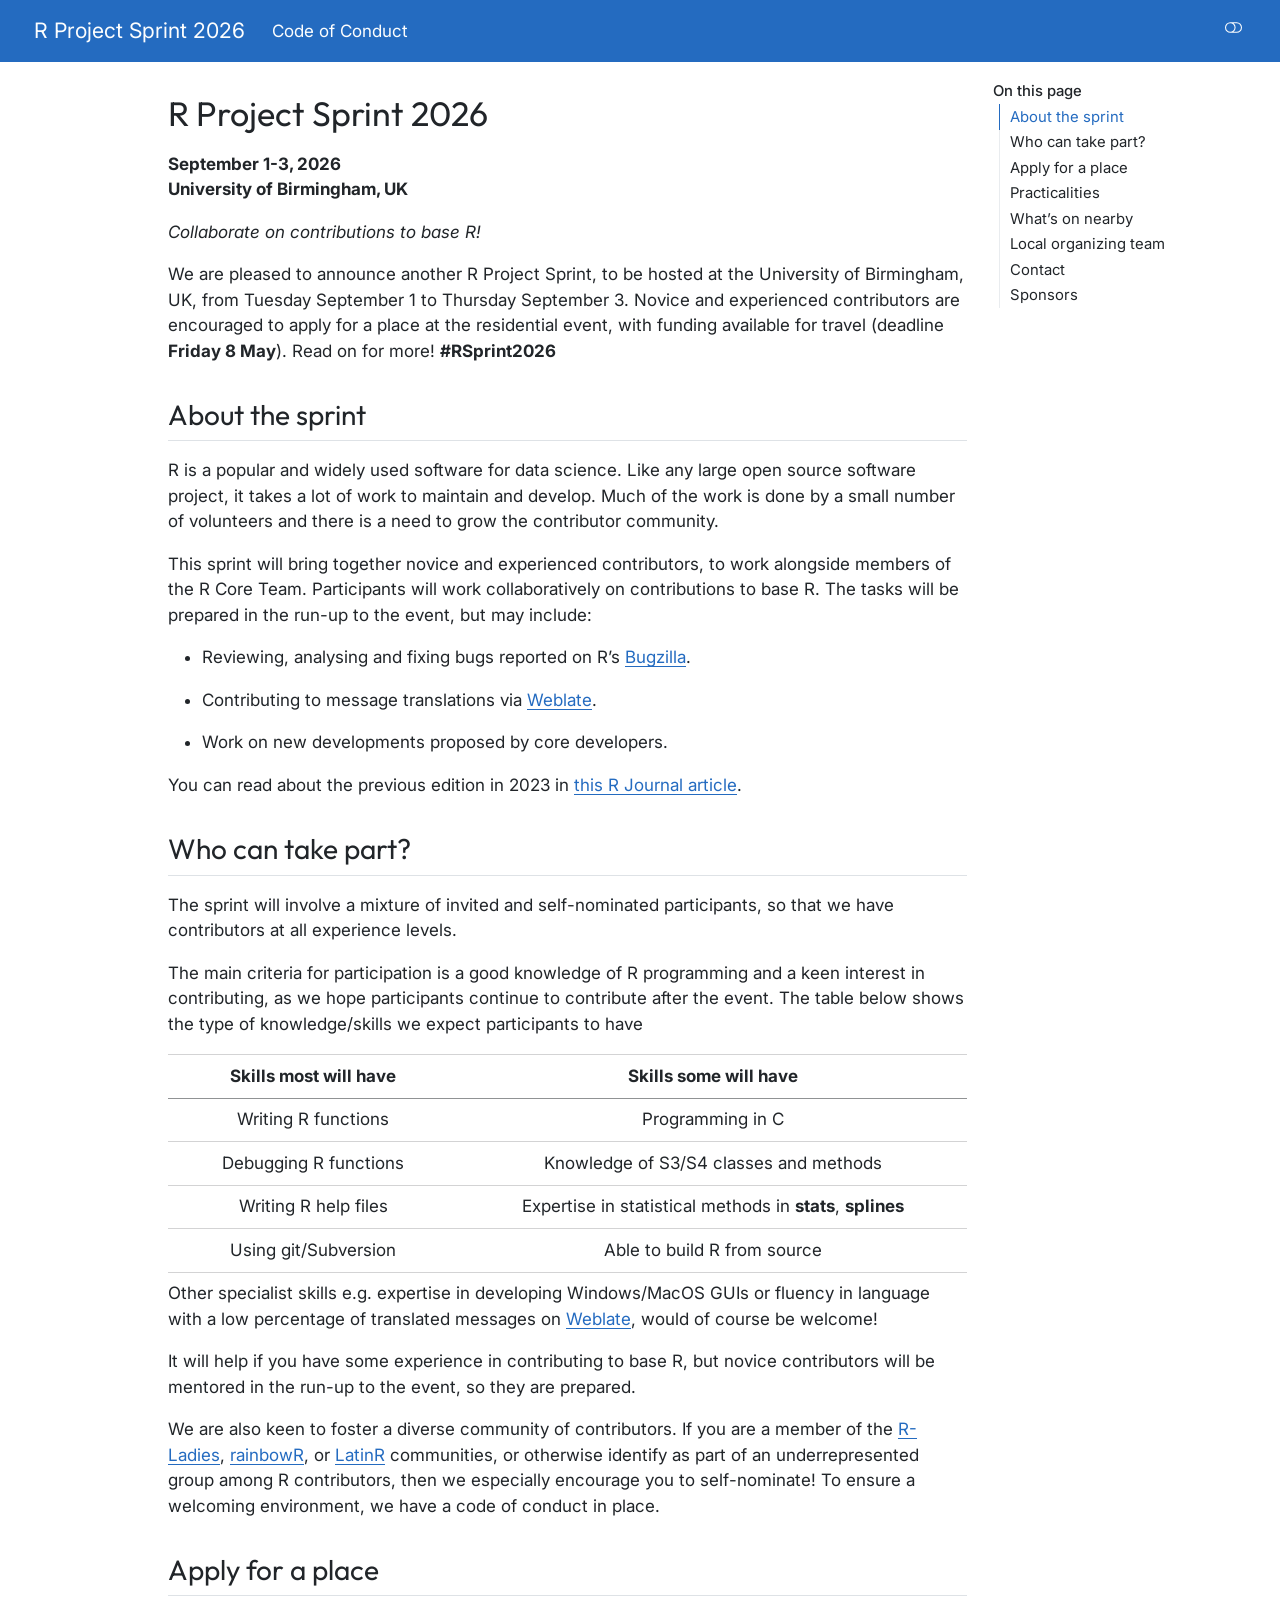
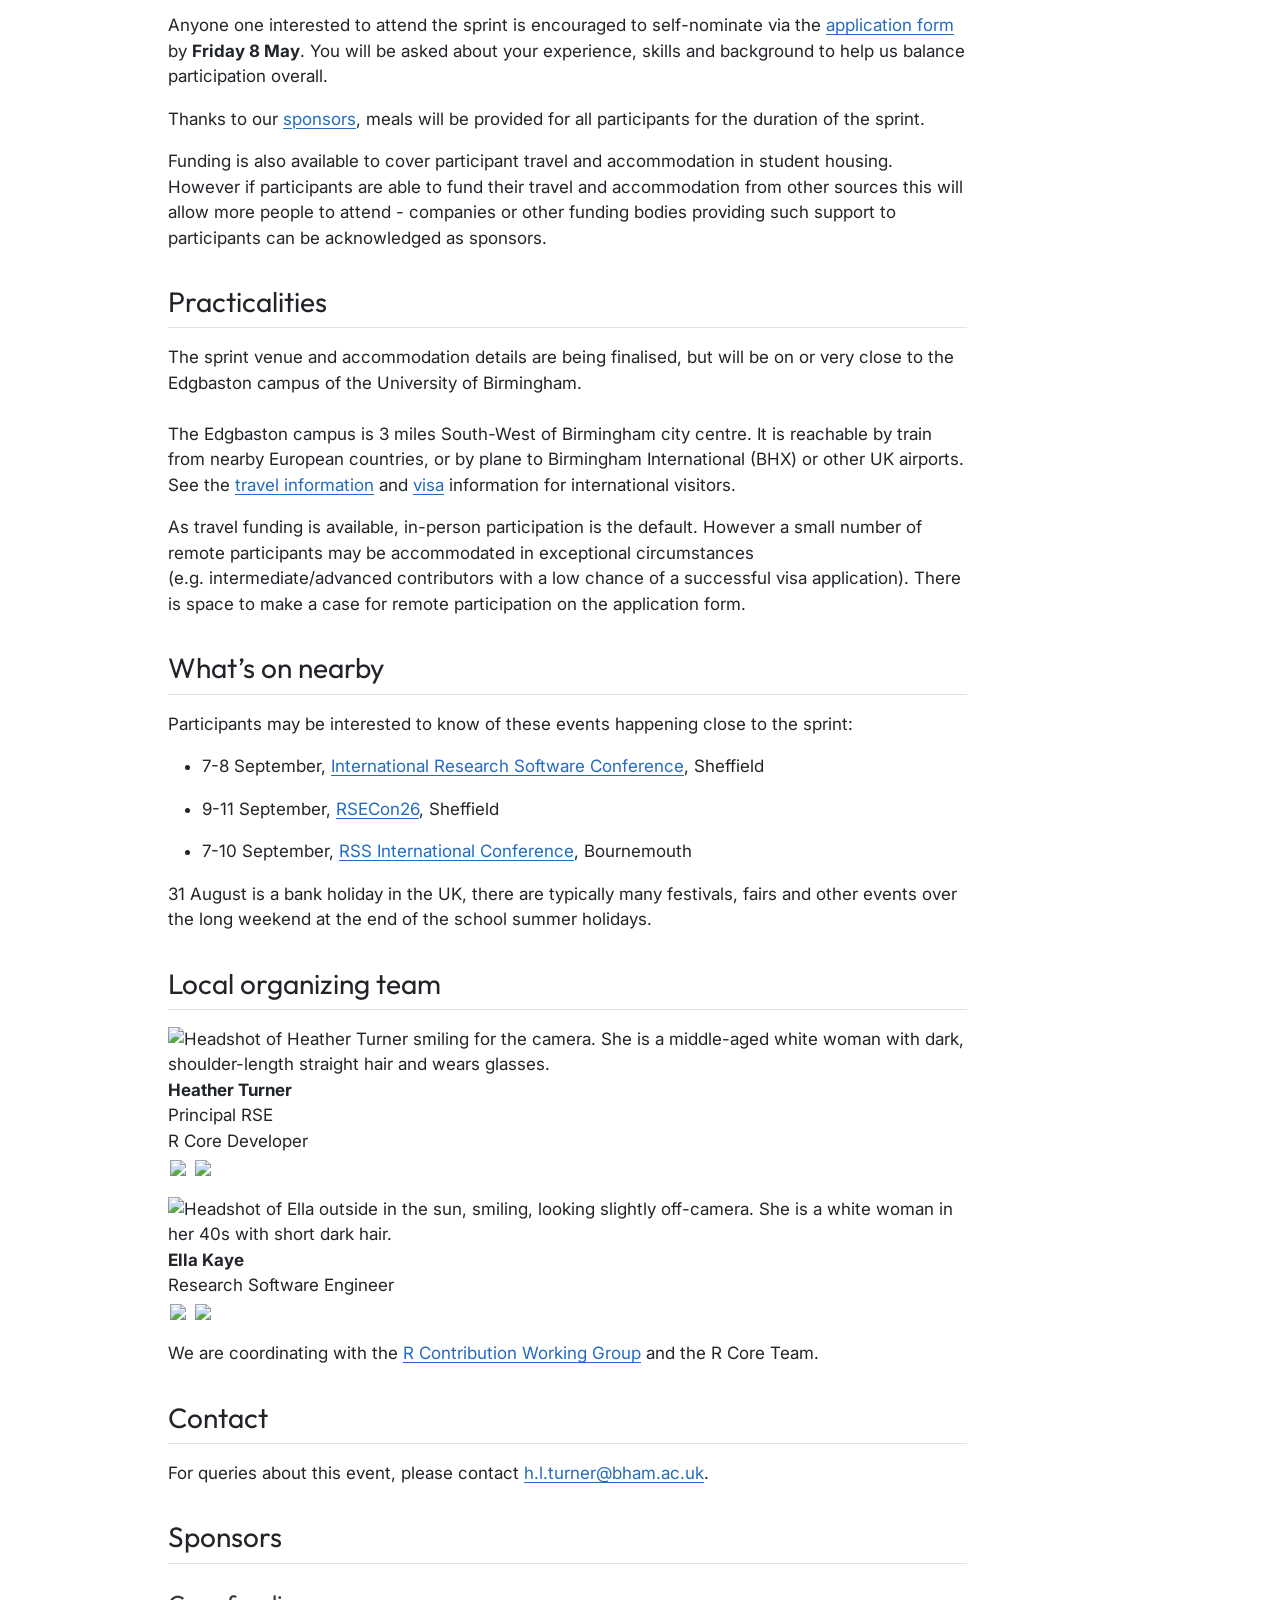
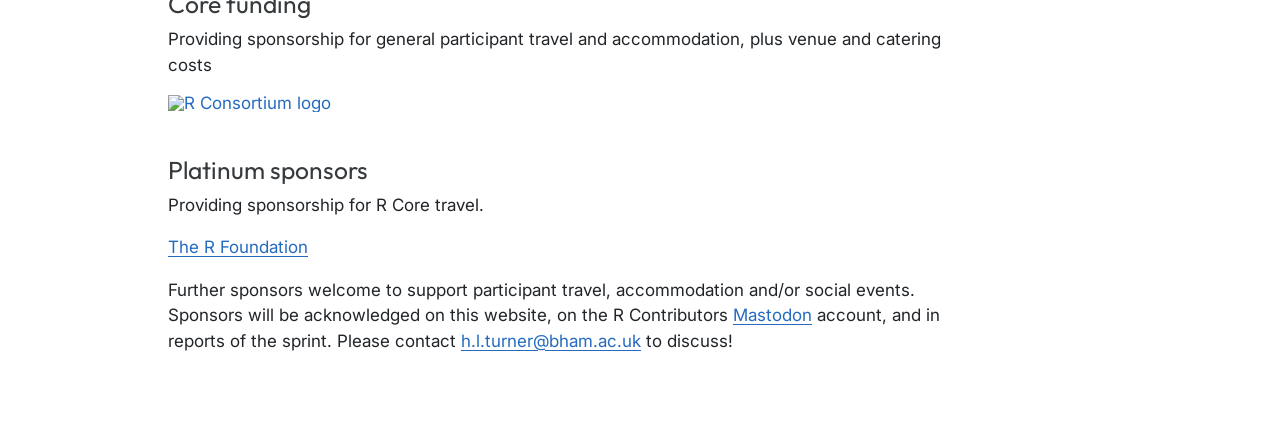
==== index.html @ 3389c26d "Built site for gh-pages" ====
<!DOCTYPE html>
<html xmlns="http://www.w3.org/1999/xhtml" lang="en" xml:lang="en"><head>

<meta charset="utf-8">
<meta name="generator" content="quarto-1.8.25">

<meta name="viewport" content="width=device-width, initial-scale=1.0, user-scalable=yes">


<title>R Project Sprint 2026</title>
<style>
code{white-space: pre-wrap;}
span.smallcaps{font-variant: small-caps;}
div.columns{display: flex; gap: min(4vw, 1.5em);}
div.column{flex: auto; overflow-x: auto;}
div.hanging-indent{margin-left: 1.5em; text-indent: -1.5em;}
ul.task-list{list-style: none;}
ul.task-list li input[type="checkbox"] {
  width: 0.8em;
  margin: 0 0.8em 0.2em -1em; /* quarto-specific, see https://github.com/quarto-dev/quarto-cli/issues/4556 */ 
  vertical-align: middle;
}
</style>


<script src="site_libs/quarto-nav/quarto-nav.js"></script>
<script src="site_libs/quarto-nav/headroom.min.js"></script>
<script src="site_libs/clipboard/clipboard.min.js"></script>
<script src="site_libs/quarto-search/autocomplete.umd.js"></script>
<script src="site_libs/quarto-search/fuse.min.js"></script>
<script src="site_libs/quarto-search/quarto-search.js"></script>
<meta name="quarto:offset" content="./">
<link href="./media/favicon.png" rel="icon" type="image/png">
<script src="site_libs/quarto-html/quarto.js" type="module"></script>
<script src="site_libs/quarto-html/tabsets/tabsets.js" type="module"></script>
<script src="site_libs/quarto-html/axe/axe-check.js" type="module"></script>
<script src="site_libs/quarto-html/popper.min.js"></script>
<script src="site_libs/quarto-html/tippy.umd.min.js"></script>
<script src="site_libs/quarto-html/anchor.min.js"></script>
<link href="site_libs/quarto-html/tippy.css" rel="stylesheet">
<link href="site_libs/quarto-html/quarto-syntax-highlighting-6e75d9d8b80f1c355a4def58e650fd53.css" rel="stylesheet" class="quarto-color-scheme" id="quarto-text-highlighting-styles">
<link href="site_libs/quarto-html/quarto-syntax-highlighting-dark-f1d7f47981bf769b32bd58e18dfba989.css" rel="stylesheet" class="quarto-color-scheme quarto-color-alternate" id="quarto-text-highlighting-styles">
<link href="site_libs/quarto-html/quarto-syntax-highlighting-6e75d9d8b80f1c355a4def58e650fd53.css" rel="stylesheet" class="quarto-color-scheme-extra" id="quarto-text-highlighting-styles">
<script src="site_libs/bootstrap/bootstrap.min.js"></script>
<link href="site_libs/bootstrap/bootstrap-icons.css" rel="stylesheet">
<link href="site_libs/bootstrap/bootstrap-2db46f232ddc10813504e08da54ccadf.min.css" rel="stylesheet" append-hash="true" class="quarto-color-scheme" id="quarto-bootstrap" data-mode="light">
<link href="site_libs/bootstrap/bootstrap-dark-273c9d943a684721f7772c1b39869faa.min.css" rel="stylesheet" append-hash="true" class="quarto-color-scheme quarto-color-alternate" id="quarto-bootstrap" data-mode="dark">
<link href="site_libs/bootstrap/bootstrap-2db46f232ddc10813504e08da54ccadf.min.css" rel="stylesheet" append-hash="true" class="quarto-color-scheme-extra" id="quarto-bootstrap" data-mode="light">
<script id="quarto-search-options" type="application/json">{
  "location": "navbar",
  "copy-button": false,
  "collapse-after": 3,
  "panel-placement": "end",
  "type": "overlay",
  "limit": 50,
  "keyboard-shortcut": [
    "f",
    "/",
    "s"
  ],
  "show-item-context": false,
  "language": {
    "search-no-results-text": "No results",
    "search-matching-documents-text": "matching documents",
    "search-copy-link-title": "Copy link to search",
    "search-hide-matches-text": "Hide additional matches",
    "search-more-match-text": "more match in this document",
    "search-more-matches-text": "more matches in this document",
    "search-clear-button-title": "Clear",
    "search-text-placeholder": "",
    "search-detached-cancel-button-title": "Cancel",
    "search-submit-button-title": "Submit",
    "search-label": "Search"
  }
}</script>


<link rel="stylesheet" href="styles.css">
</head>

<body class="nav-fixed quarto-light"><script id="quarto-html-before-body" type="application/javascript">
    const toggleBodyColorMode = (bsSheetEl) => {
      const mode = bsSheetEl.getAttribute("data-mode");
      const bodyEl = window.document.querySelector("body");
      if (mode === "dark") {
        bodyEl.classList.add("quarto-dark");
        bodyEl.classList.remove("quarto-light");
      } else {
        bodyEl.classList.add("quarto-light");
        bodyEl.classList.remove("quarto-dark");
      }
    }
    const toggleBodyColorPrimary = () => {
      const bsSheetEl = window.document.querySelector("link#quarto-bootstrap:not([rel=disabled-stylesheet])");
      if (bsSheetEl) {
        toggleBodyColorMode(bsSheetEl);
      }
    }
    const setColorSchemeToggle = (alternate) => {
      const toggles = window.document.querySelectorAll('.quarto-color-scheme-toggle');
      for (let i=0; i < toggles.length; i++) {
        const toggle = toggles[i];
        if (toggle) {
          if (alternate) {
            toggle.classList.add("alternate");
          } else {
            toggle.classList.remove("alternate");
          }
        }
      }
    };
    const toggleColorMode = (alternate) => {
      // Switch the stylesheets
      const primaryStylesheets = window.document.querySelectorAll('link.quarto-color-scheme:not(.quarto-color-alternate)');
      const alternateStylesheets = window.document.querySelectorAll('link.quarto-color-scheme.quarto-color-alternate');
      manageTransitions('#quarto-margin-sidebar .nav-link', false);
      if (alternate) {
        // note: dark is layered on light, we don't disable primary!
        enableStylesheet(alternateStylesheets);
        for (const sheetNode of alternateStylesheets) {
          if (sheetNode.id === "quarto-bootstrap") {
            toggleBodyColorMode(sheetNode);
          }
        }
      } else {
        disableStylesheet(alternateStylesheets);
        enableStylesheet(primaryStylesheets)
        toggleBodyColorPrimary();
      }
      manageTransitions('#quarto-margin-sidebar .nav-link', true);
      // Switch the toggles
      setColorSchemeToggle(alternate)
      // Hack to workaround the fact that safari doesn't
      // properly recolor the scrollbar when toggling (#1455)
      if (navigator.userAgent.indexOf('Safari') > 0 && navigator.userAgent.indexOf('Chrome') == -1) {
        manageTransitions("body", false);
        window.scrollTo(0, 1);
        setTimeout(() => {
          window.scrollTo(0, 0);
          manageTransitions("body", true);
        }, 40);
      }
    }
    const disableStylesheet = (stylesheets) => {
      for (let i=0; i < stylesheets.length; i++) {
        const stylesheet = stylesheets[i];
        stylesheet.rel = 'disabled-stylesheet';
      }
    }
    const enableStylesheet = (stylesheets) => {
      for (let i=0; i < stylesheets.length; i++) {
        const stylesheet = stylesheets[i];
        if(stylesheet.rel !== 'stylesheet') { // for Chrome, which will still FOUC without this check
          stylesheet.rel = 'stylesheet';
        }
      }
    }
    const manageTransitions = (selector, allowTransitions) => {
      const els = window.document.querySelectorAll(selector);
      for (let i=0; i < els.length; i++) {
        const el = els[i];
        if (allowTransitions) {
          el.classList.remove('notransition');
        } else {
          el.classList.add('notransition');
        }
      }
    }
    const isFileUrl = () => {
      return window.location.protocol === 'file:';
    }
    const hasAlternateSentinel = () => {
      let styleSentinel = getColorSchemeSentinel();
      if (styleSentinel !== null) {
        return styleSentinel === "alternate";
      } else {
        return false;
      }
    }
    const setStyleSentinel = (alternate) => {
      const value = alternate ? "alternate" : "default";
      if (!isFileUrl()) {
        window.localStorage.setItem("quarto-color-scheme", value);
      } else {
        localAlternateSentinel = value;
      }
    }
    const getColorSchemeSentinel = () => {
      if (!isFileUrl()) {
        const storageValue = window.localStorage.getItem("quarto-color-scheme");
        return storageValue != null ? storageValue : localAlternateSentinel;
      } else {
        return localAlternateSentinel;
      }
    }
    const toggleGiscusIfUsed = (isAlternate, darkModeDefault) => {
      const baseTheme = document.querySelector('#giscus-base-theme')?.value ?? 'light';
      const alternateTheme = document.querySelector('#giscus-alt-theme')?.value ?? 'dark';
      let newTheme = '';
      if(authorPrefersDark) {
        newTheme = isAlternate ? baseTheme : alternateTheme;
      } else {
        newTheme = isAlternate ? alternateTheme : baseTheme;
      }
      const changeGiscusTheme = () => {
        // From: https://github.com/giscus/giscus/issues/336
        const sendMessage = (message) => {
          const iframe = document.querySelector('iframe.giscus-frame');
          if (!iframe) return;
          iframe.contentWindow.postMessage({ giscus: message }, 'https://giscus.app');
        }
        sendMessage({
          setConfig: {
            theme: newTheme
          }
        });
      }
      const isGiscussLoaded = window.document.querySelector('iframe.giscus-frame') !== null;
      if (isGiscussLoaded) {
        changeGiscusTheme();
      }
    };
    const authorPrefersDark = false;
    const darkModeDefault = authorPrefersDark;
      document.querySelector('link#quarto-text-highlighting-styles.quarto-color-scheme-extra').rel = 'disabled-stylesheet';
      document.querySelector('link#quarto-bootstrap.quarto-color-scheme-extra').rel = 'disabled-stylesheet';
    let localAlternateSentinel = darkModeDefault ? 'alternate' : 'default';
    // Dark / light mode switch
    window.quartoToggleColorScheme = () => {
      // Read the current dark / light value
      let toAlternate = !hasAlternateSentinel();
      toggleColorMode(toAlternate);
      setStyleSentinel(toAlternate);
      toggleGiscusIfUsed(toAlternate, darkModeDefault);
      window.dispatchEvent(new Event('resize'));
    };
    // Switch to dark mode if need be
    if (hasAlternateSentinel()) {
      toggleColorMode(true);
    } else {
      toggleColorMode(false);
    }
  </script>

<div id="quarto-search-results"></div>
  <header id="quarto-header" class="headroom fixed-top">
    <nav class="navbar navbar-expand-lg " data-bs-theme="dark">
      <div class="navbar-container container-fluid">
      <div class="navbar-brand-container mx-auto">
    <a href="./index.html" class="navbar-brand navbar-brand-logo">
    </a>
    <a class="navbar-brand" href="./index.html">
    <span class="navbar-title">R Project Sprint 2026</span>
    </a>
  </div>
            <div id="quarto-search" class="" title="Search"></div>
          <button class="navbar-toggler" type="button" data-bs-toggle="collapse" data-bs-target="#navbarCollapse" aria-controls="navbarCollapse" role="menu" aria-expanded="false" aria-label="Toggle navigation" onclick="if (window.quartoToggleHeadroom) { window.quartoToggleHeadroom(); }">
  <span class="navbar-toggler-icon"></span>
</button>
          <div class="collapse navbar-collapse" id="navbarCollapse">
            <ul class="navbar-nav navbar-nav-scroll me-auto">
  <li class="nav-item">
    <a class="nav-link" href="./code-of-conduct.html"> 
<span class="menu-text">Code of Conduct</span></a>
  </li>  
</ul>
            <ul class="navbar-nav navbar-nav-scroll ms-auto">
  <li class="nav-item compact">
    <a class="nav-link" href="https://mastodon.cloud/tags/RSprint2026"> <i class="bi bi-mastodon" role="img">
</i> 
<span class="menu-text"></span></a>
  </li>  
  <li class="nav-item compact">
    <a class="nav-link" href="https://github.com/r-devel/r-project-sprint-2026"> <i class="bi bi-github" role="img">
</i> 
<span class="menu-text"></span></a>
  </li>  
</ul>
          </div> <!-- /navcollapse -->
            <div class="quarto-navbar-tools">
  <a href="" class="quarto-color-scheme-toggle quarto-navigation-tool  px-1" onclick="window.quartoToggleColorScheme(); return false;" title="Toggle dark mode"><i class="bi"></i></a>
</div>
      </div> <!-- /container-fluid -->
    </nav>
</header>
<!-- content -->
<div id="quarto-content" class="quarto-container page-columns page-rows-contents page-layout-article page-navbar">
<!-- sidebar -->
<!-- margin-sidebar -->
    <div id="quarto-margin-sidebar" class="sidebar margin-sidebar">
        <nav id="TOC" role="doc-toc" class="toc-active">
    <h2 id="toc-title">On this page</h2>
   
  <ul>
  <li><a href="#about-the-sprint" id="toc-about-the-sprint" class="nav-link active" data-scroll-target="#about-the-sprint">About the sprint</a></li>
  <li><a href="#who-can-take-part" id="toc-who-can-take-part" class="nav-link" data-scroll-target="#who-can-take-part">Who can take part?</a></li>
  <li><a href="#apply-for-a-place" id="toc-apply-for-a-place" class="nav-link" data-scroll-target="#apply-for-a-place">Apply for a place</a></li>
  <li><a href="#practicalities" id="toc-practicalities" class="nav-link" data-scroll-target="#practicalities">Practicalities</a></li>
  <li><a href="#whats-on-nearby" id="toc-whats-on-nearby" class="nav-link" data-scroll-target="#whats-on-nearby">What’s on nearby</a></li>
  <li><a href="#local-organizing-team" id="toc-local-organizing-team" class="nav-link" data-scroll-target="#local-organizing-team">Local organizing team</a></li>
  <li><a href="#contact" id="toc-contact" class="nav-link" data-scroll-target="#contact">Contact</a></li>
  <li><a href="#sponsors" id="toc-sponsors" class="nav-link" data-scroll-target="#sponsors">Sponsors</a>
  <ul class="collapse">
  <li><a href="#core-funding" id="toc-core-funding" class="nav-link" data-scroll-target="#core-funding">Core funding</a></li>
  <li><a href="#platinum-sponsors" id="toc-platinum-sponsors" class="nav-link" data-scroll-target="#platinum-sponsors">Platinum sponsors</a></li>
  </ul></li>
  </ul>
</nav>
    </div>
<!-- main -->
<main class="content" id="quarto-document-content">


<header id="title-block-header" class="quarto-title-block default">
<div class="quarto-title">
<h1 class="title">R Project Sprint 2026</h1>
</div>



<div class="quarto-title-meta">

    
  
    
  </div>
  


</header>


<p><strong>September 1-3, 2026<br>
University of Birmingham, UK</strong></p>
<p><em>Collaborate on contributions to base R!</em></p>
<p>We are pleased to announce another R Project Sprint, to be hosted at the University of Birmingham, UK, from Tuesday September 1 to Thursday September 3. Novice and experienced contributors are encouraged to apply for a place at the residential event, with funding available for travel (deadline <strong>Friday 8 May</strong>). Read on for more! <strong>#RSprint2026</strong></p>
<!-- <center>![A group of 11 people around a long table with a large screen at one end and a big window behind. People are general busy working on laptops, writing on notepads, etc.](warwick-university-faculty-of-arts-building-768x381-compact.jpg){alt="A group of 11 people around a long table with a large screen at one end and a big window behind. People are general busy working on laptops, writing on notepads, etc." style="height:400px"}<br> <small>Breakout space in the Faculty of Arts Building, University of Warwick ©Hufton+Crow<br><br></small></center> -->
<section id="about-the-sprint" class="level2">
<h2 class="anchored" data-anchor-id="about-the-sprint">About the sprint</h2>
<p>R is a popular and widely used software for data science. Like any large open source software project, it takes a lot of work to maintain and develop. Much of the work is done by a small number of volunteers and there is a need to grow the contributor community.</p>
<p>This sprint will bring together novice and experienced contributors, to work alongside members of the R Core Team. Participants will work collaboratively on contributions to base R. The tasks will be prepared in the run-up to the event, but may include:</p>
<ul>
<li><p>Reviewing, analysing and fixing bugs reported on R’s <a href="https://bugs.r-project.org/">Bugzilla</a>.</p></li>
<li><p>Contributing to message translations via <a href="https://translate.rx.studio/projects/r-project/">Weblate</a>.</p></li>
<li><p>Work on new developments proposed by core developers.</p></li>
</ul>
<p>You can read about the previous edition in 2023 in <a href="https://journal.r-project.org/news/RJ-2023-3-sprint/">this R Journal article</a>.</p>
</section>
<section id="who-can-take-part" class="level2">
<h2 class="anchored" data-anchor-id="who-can-take-part">Who can take part?</h2>
<p>The sprint will involve a mixture of invited and self-nominated participants, so that we have contributors at all experience levels.</p>
<p>The main criteria for participation is a good knowledge of R programming and a keen interest in contributing, as we hope participants continue to contribute after the event. The table below shows the type of knowledge/skills we expect participants to have</p>
<table class="caption-top table">
<colgroup>
<col style="width: 36%">
<col style="width: 63%">
</colgroup>
<thead>
<tr class="header">
<th style="text-align: center;">Skills most will have</th>
<th style="text-align: center;">Skills some will have</th>
</tr>
</thead>
<tbody>
<tr class="odd">
<td style="text-align: center;">Writing R functions</td>
<td style="text-align: center;">Programming in C</td>
</tr>
<tr class="even">
<td style="text-align: center;">Debugging R functions</td>
<td style="text-align: center;">Knowledge of S3/S4 classes and methods</td>
</tr>
<tr class="odd">
<td style="text-align: center;">Writing R help files</td>
<td style="text-align: center;">Expertise in statistical methods in <strong>stats</strong>, <strong>splines</strong></td>
</tr>
<tr class="even">
<td style="text-align: center;">Using git/Subversion</td>
<td style="text-align: center;">Able to build R from source</td>
</tr>
</tbody>
</table>
<p>Other specialist skills e.g.&nbsp;expertise in developing Windows/MacOS GUIs or fluency in language with a low percentage of translated messages on <a href="https://translate.rx.studio/projects/r-project/">Weblate</a>, would of course be welcome!</p>
<p>It will help if you have some experience in contributing to base R, but novice contributors will be mentored in the run-up to the event, so they are prepared.</p>
<p>We are also keen to foster a diverse community of contributors. If you are a member of the <a href="https://rladies.org/">R-Ladies</a>, <a href="https://rainbowr.org/">rainbowR</a>, or <a href="https://latin-r.com/">LatinR</a> communities, or otherwise identify as part of an underrepresented group among R contributors, then we especially encourage you to self-nominate! To ensure a welcoming environment, we have a code of conduct in place.</p>
</section>
<section id="apply-for-a-place" class="level2">
<h2 class="anchored" data-anchor-id="apply-for-a-place">Apply for a place</h2>
<p>Anyone one interested to attend the sprint is encouraged to self-nominate via the <a href="https://rfoundation.limequery.com/837944?lang=en">application form</a> by <strong>Friday 8 May</strong>. You will be asked about your experience, skills and background to help us balance participation overall.</p>
<p>Thanks to our <a href="#sponsors">sponsors</a>, meals will be provided for all participants for the duration of the sprint.</p>
<p>Funding is also available to cover participant travel and accommodation in student housing. However if participants are able to fund their travel and accommodation from other sources this will allow more people to attend - companies or other funding bodies providing such support to participants can be acknowledged as sponsors.</p>
</section>
<section id="practicalities" class="level2">
<h2 class="anchored" data-anchor-id="practicalities">Practicalities</h2>
<p>The sprint venue and accommodation details are being finalised, but will be on or very close to the Edgbaston campus of the University of Birmingham.<br>
<br>
The Edgbaston campus is 3 miles South-West of Birmingham city centre. It is reachable by train from nearby European countries, or by plane to Birmingham International (BHX) or other UK airports. See the <a href="https://www.birmingham.ac.uk/contact/directions/getting-here-edgbaston">travel information</a> and <a href="https://www.gov.uk/check-uk-visa">visa</a> information for international visitors.</p>
<p>As travel funding is available, in-person participation is the default. However a small number of remote participants may be accommodated in exceptional circumstances (e.g.&nbsp;intermediate/advanced contributors with a low chance of a successful visa application). There is space to make a case for remote participation on the application form.</p>
</section>
<section id="whats-on-nearby" class="level2">
<h2 class="anchored" data-anchor-id="whats-on-nearby">What’s on nearby</h2>
<p>Participants may be interested to know of these events happening close to the sprint:</p>
<ul>
<li><p>7-8 September, <a href="https://www.researchsoft.org/irsc/">International Research Software Conference</a>, Sheffield</p></li>
<li><p>9-11 September, <a href="https://rsecon26.society-rse.org/">RSECon26</a>, Sheffield</p></li>
<li><p>7-10 September, <a href="https://rss.org.uk/training-events/conference2026/">RSS International Conference</a>, Bournemouth</p></li>
</ul>
<p>31 August is a bank holiday in the UK, there are typically many festivals, fairs and other events over the long weekend at the end of the school summer holidays.</p>
</section>
<section id="local-organizing-team" class="level2">
<h2 class="anchored" data-anchor-id="local-organizing-team">Local organizing team</h2>
<div class="people-gallery">
<div id="person1">
<p><img src="media/heather_turner.jpg" alt="Headshot of Heather Turner smiling for the camera. She is a middle-aged white woman with dark, shoulder-length straight hair and wears glasses." style="width:55%"> <br><b> Heather Turner </b> <br> Principal RSE<br>R Core Developer <br> <a href="https://www.heatherturner.net/" target="_blank" style="text-decoration:none"> <img src="media/reshot-icon-link-TPKSVGQNXF.svg" height="30" style="margin:2px; vertical-align:middle;" border="0"> </a> <a href="mailto:h.l.turner@bham.ac.uk"> <img src="media/reshot-icon-email-P9WA8LS724.svg" height="30" style="margin:2px; vertical-align:middle;" border="0"> </a></p>
</div>
<div id="person2">
<p><img src="media/ella_profile.jpg" alt="Headshot of Ella outside in the sun, smiling, looking slightly off-camera. She is a white woman in her 40s with short dark hair." style="width:55%"> <br><b> Ella Kaye </b> <br> Research Software Engineer <br> <a href="https://ellakaye.co.uk" target="_blank" style="text-decoration:none"> <img src="media/reshot-icon-link-TPKSVGQNXF.svg" height="30" style="margin:2px; vertical-align:middle;" border="0"> </a> <a href="mailto:e.kaye.1@bham.ac.uk"> <img src="media/reshot-icon-email-P9WA8LS724.svg" height="30" style="margin:2px; vertical-align:middle;" border="0"> </a></p>
</div>
</div>
<p>We are coordinating with the <a href="https://contributor.r-project.org/working-group">R Contribution Working Group</a> and the R Core Team.</p>
</section>
<section id="contact" class="level2">
<h2 class="anchored" data-anchor-id="contact">Contact</h2>
<p>For queries about this event, please contact <a href="mailto:h.l.turner@bham.ac.uk" class="email">h.l.turner@bham.ac.uk</a>.</p>
</section>
<section id="sponsors" class="level2">
<h2 class="anchored" data-anchor-id="sponsors">Sponsors</h2>
<section id="core-funding" class="level3">
<h3 class="anchored" data-anchor-id="core-funding">Core funding</h3>
<p>Providing sponsorship for general participant travel and accommodation, plus venue and catering costs<br>
</p>
<div class="quarto-figure quarto-figure-left">
<figure class="figure">
<p><a href="https://www.r-consortium.org"><img src="media/rconsortium_logo.png" class="img-fluid quarto-figure quarto-figure-left figure-img" alt="R Consortium logo" width="300"></a></p>
</figure>
</div>
</section>
<section id="platinum-sponsors" class="level3">
<h3 class="anchored" data-anchor-id="platinum-sponsors">Platinum sponsors</h3>
<p>Providing sponsorship for R Core travel.</p>
<div class="flex-container">
<p><a href="https://www.r-project.org/foundation/">The R Foundation</a></p>
</div>
<p>Further sponsors welcome to support participant travel, accommodation and/or social events. Sponsors will be acknowledged on this website, on the R Contributors <a href="https://hachyderm.io/@R_Contributors">Mastodon</a> account, and in reports of the sprint. Please contact <a href="mailto:h.l.turner@bham.ac.uk" class="email">h.l.turner@bham.ac.uk</a> to discuss!</p>


</section>
</section>

</main> <!-- /main -->
<script id="quarto-html-after-body" type="application/javascript">
  window.document.addEventListener("DOMContentLoaded", function (event) {
    // Ensure there is a toggle, if there isn't float one in the top right
    if (window.document.querySelector('.quarto-color-scheme-toggle') === null) {
      const a = window.document.createElement('a');
      a.classList.add('top-right');
      a.classList.add('quarto-color-scheme-toggle');
      a.href = "";
      a.onclick = function() { try { window.quartoToggleColorScheme(); } catch {} return false; };
      const i = window.document.createElement("i");
      i.classList.add('bi');
      a.appendChild(i);
      window.document.body.appendChild(a);
    }
    setColorSchemeToggle(hasAlternateSentinel())
    const icon = "";
    const anchorJS = new window.AnchorJS();
    anchorJS.options = {
      placement: 'right',
      icon: icon
    };
    anchorJS.add('.anchored');
    const isCodeAnnotation = (el) => {
      for (const clz of el.classList) {
        if (clz.startsWith('code-annotation-')) {                     
          return true;
        }
      }
      return false;
    }
    const onCopySuccess = function(e) {
      // button target
      const button = e.trigger;
      // don't keep focus
      button.blur();
      // flash "checked"
      button.classList.add('code-copy-button-checked');
      var currentTitle = button.getAttribute("title");
      button.setAttribute("title", "Copied!");
      let tooltip;
      if (window.bootstrap) {
        button.setAttribute("data-bs-toggle", "tooltip");
        button.setAttribute("data-bs-placement", "left");
        button.setAttribute("data-bs-title", "Copied!");
        tooltip = new bootstrap.Tooltip(button, 
          { trigger: "manual", 
            customClass: "code-copy-button-tooltip",
            offset: [0, -8]});
        tooltip.show();    
      }
      setTimeout(function() {
        if (tooltip) {
          tooltip.hide();
          button.removeAttribute("data-bs-title");
          button.removeAttribute("data-bs-toggle");
          button.removeAttribute("data-bs-placement");
        }
        button.setAttribute("title", currentTitle);
        button.classList.remove('code-copy-button-checked');
      }, 1000);
      // clear code selection
      e.clearSelection();
    }
    const getTextToCopy = function(trigger) {
      const outerScaffold = trigger.parentElement.cloneNode(true);
      const codeEl = outerScaffold.querySelector('code');
      for (const childEl of codeEl.children) {
        if (isCodeAnnotation(childEl)) {
          childEl.remove();
        }
      }
      return codeEl.innerText;
    }
    const clipboard = new window.ClipboardJS('.code-copy-button:not([data-in-quarto-modal])', {
      text: getTextToCopy
    });
    clipboard.on('success', onCopySuccess);
    if (window.document.getElementById('quarto-embedded-source-code-modal')) {
      const clipboardModal = new window.ClipboardJS('.code-copy-button[data-in-quarto-modal]', {
        text: getTextToCopy,
        container: window.document.getElementById('quarto-embedded-source-code-modal')
      });
      clipboardModal.on('success', onCopySuccess);
    }
      var localhostRegex = new RegExp(/^(?:http|https):\/\/localhost\:?[0-9]*\//);
      var mailtoRegex = new RegExp(/^mailto:/);
        var filterRegex = new RegExp("https:\/\/contributor\.r-project\.org\/r-project-sprint-2026");
      var isInternal = (href) => {
          return filterRegex.test(href) || localhostRegex.test(href) || mailtoRegex.test(href);
      }
      // Inspect non-navigation links and adorn them if external
     var links = window.document.querySelectorAll('a[href]:not(.nav-link):not(.navbar-brand):not(.toc-action):not(.sidebar-link):not(.sidebar-item-toggle):not(.pagination-link):not(.no-external):not([aria-hidden]):not(.dropdown-item):not(.quarto-navigation-tool):not(.about-link)');
      for (var i=0; i<links.length; i++) {
        const link = links[i];
        if (!isInternal(link.href)) {
          // undo the damage that might have been done by quarto-nav.js in the case of
          // links that we want to consider external
          if (link.dataset.originalHref !== undefined) {
            link.href = link.dataset.originalHref;
          }
            // target, if specified
            link.setAttribute("target", "_blank");
            if (link.getAttribute("rel") === null) {
              link.setAttribute("rel", "noopener");
            }
        }
      }
    function tippyHover(el, contentFn, onTriggerFn, onUntriggerFn) {
      const config = {
        allowHTML: true,
        maxWidth: 500,
        delay: 100,
        arrow: false,
        appendTo: function(el) {
            return el.parentElement;
        },
        interactive: true,
        interactiveBorder: 10,
        theme: 'quarto',
        placement: 'bottom-start',
      };
      if (contentFn) {
        config.content = contentFn;
      }
      if (onTriggerFn) {
        config.onTrigger = onTriggerFn;
      }
      if (onUntriggerFn) {
        config.onUntrigger = onUntriggerFn;
      }
      window.tippy(el, config); 
    }
    const noterefs = window.document.querySelectorAll('a[role="doc-noteref"]');
    for (var i=0; i<noterefs.length; i++) {
      const ref = noterefs[i];
      tippyHover(ref, function() {
        // use id or data attribute instead here
        let href = ref.getAttribute('data-footnote-href') || ref.getAttribute('href');
        try { href = new URL(href).hash; } catch {}
        const id = href.replace(/^#\/?/, "");
        const note = window.document.getElementById(id);
        if (note) {
          return note.innerHTML;
        } else {
          return "";
        }
      });
    }
    const xrefs = window.document.querySelectorAll('a.quarto-xref');
    const processXRef = (id, note) => {
      // Strip column container classes
      const stripColumnClz = (el) => {
        el.classList.remove("page-full", "page-columns");
        if (el.children) {
          for (const child of el.children) {
            stripColumnClz(child);
          }
        }
      }
      stripColumnClz(note)
      if (id === null || id.startsWith('sec-')) {
        // Special case sections, only their first couple elements
        const container = document.createElement("div");
        if (note.children && note.children.length > 2) {
          container.appendChild(note.children[0].cloneNode(true));
          for (let i = 1; i < note.children.length; i++) {
            const child = note.children[i];
            if (child.tagName === "P" && child.innerText === "") {
              continue;
            } else {
              container.appendChild(child.cloneNode(true));
              break;
            }
          }
          if (window.Quarto?.typesetMath) {
            window.Quarto.typesetMath(container);
          }
          return container.innerHTML
        } else {
          if (window.Quarto?.typesetMath) {
            window.Quarto.typesetMath(note);
          }
          return note.innerHTML;
        }
      } else {
        // Remove any anchor links if they are present
        const anchorLink = note.querySelector('a.anchorjs-link');
        if (anchorLink) {
          anchorLink.remove();
        }
        if (window.Quarto?.typesetMath) {
          window.Quarto.typesetMath(note);
        }
        if (note.classList.contains("callout")) {
          return note.outerHTML;
        } else {
          return note.innerHTML;
        }
      }
    }
    for (var i=0; i<xrefs.length; i++) {
      const xref = xrefs[i];
      tippyHover(xref, undefined, function(instance) {
        instance.disable();
        let url = xref.getAttribute('href');
        let hash = undefined; 
        if (url.startsWith('#')) {
          hash = url;
        } else {
          try { hash = new URL(url).hash; } catch {}
        }
        if (hash) {
          const id = hash.replace(/^#\/?/, "");
          const note = window.document.getElementById(id);
          if (note !== null) {
            try {
              const html = processXRef(id, note.cloneNode(true));
              instance.setContent(html);
            } finally {
              instance.enable();
              instance.show();
            }
          } else {
            // See if we can fetch this
            fetch(url.split('#')[0])
            .then(res => res.text())
            .then(html => {
              const parser = new DOMParser();
              const htmlDoc = parser.parseFromString(html, "text/html");
              const note = htmlDoc.getElementById(id);
              if (note !== null) {
                const html = processXRef(id, note);
                instance.setContent(html);
              } 
            }).finally(() => {
              instance.enable();
              instance.show();
            });
          }
        } else {
          // See if we can fetch a full url (with no hash to target)
          // This is a special case and we should probably do some content thinning / targeting
          fetch(url)
          .then(res => res.text())
          .then(html => {
            const parser = new DOMParser();
            const htmlDoc = parser.parseFromString(html, "text/html");
            const note = htmlDoc.querySelector('main.content');
            if (note !== null) {
              // This should only happen for chapter cross references
              // (since there is no id in the URL)
              // remove the first header
              if (note.children.length > 0 && note.children[0].tagName === "HEADER") {
                note.children[0].remove();
              }
              const html = processXRef(null, note);
              instance.setContent(html);
            } 
          }).finally(() => {
            instance.enable();
            instance.show();
          });
        }
      }, function(instance) {
      });
    }
        let selectedAnnoteEl;
        const selectorForAnnotation = ( cell, annotation) => {
          let cellAttr = 'data-code-cell="' + cell + '"';
          let lineAttr = 'data-code-annotation="' +  annotation + '"';
          const selector = 'span[' + cellAttr + '][' + lineAttr + ']';
          return selector;
        }
        const selectCodeLines = (annoteEl) => {
          const doc = window.document;
          const targetCell = annoteEl.getAttribute("data-target-cell");
          const targetAnnotation = annoteEl.getAttribute("data-target-annotation");
          const annoteSpan = window.document.querySelector(selectorForAnnotation(targetCell, targetAnnotation));
          const lines = annoteSpan.getAttribute("data-code-lines").split(",");
          const lineIds = lines.map((line) => {
            return targetCell + "-" + line;
          })
          let top = null;
          let height = null;
          let parent = null;
          if (lineIds.length > 0) {
              //compute the position of the single el (top and bottom and make a div)
              const el = window.document.getElementById(lineIds[0]);
              top = el.offsetTop;
              height = el.offsetHeight;
              parent = el.parentElement.parentElement;
            if (lineIds.length > 1) {
              const lastEl = window.document.getElementById(lineIds[lineIds.length - 1]);
              const bottom = lastEl.offsetTop + lastEl.offsetHeight;
              height = bottom - top;
            }
            if (top !== null && height !== null && parent !== null) {
              // cook up a div (if necessary) and position it 
              let div = window.document.getElementById("code-annotation-line-highlight");
              if (div === null) {
                div = window.document.createElement("div");
                div.setAttribute("id", "code-annotation-line-highlight");
                div.style.position = 'absolute';
                parent.appendChild(div);
              }
              div.style.top = top - 2 + "px";
              div.style.height = height + 4 + "px";
              div.style.left = 0;
              let gutterDiv = window.document.getElementById("code-annotation-line-highlight-gutter");
              if (gutterDiv === null) {
                gutterDiv = window.document.createElement("div");
                gutterDiv.setAttribute("id", "code-annotation-line-highlight-gutter");
                gutterDiv.style.position = 'absolute';
                const codeCell = window.document.getElementById(targetCell);
                const gutter = codeCell.querySelector('.code-annotation-gutter');
                gutter.appendChild(gutterDiv);
              }
              gutterDiv.style.top = top - 2 + "px";
              gutterDiv.style.height = height + 4 + "px";
            }
            selectedAnnoteEl = annoteEl;
          }
        };
        const unselectCodeLines = () => {
          const elementsIds = ["code-annotation-line-highlight", "code-annotation-line-highlight-gutter"];
          elementsIds.forEach((elId) => {
            const div = window.document.getElementById(elId);
            if (div) {
              div.remove();
            }
          });
          selectedAnnoteEl = undefined;
        };
          // Handle positioning of the toggle
      window.addEventListener(
        "resize",
        throttle(() => {
          elRect = undefined;
          if (selectedAnnoteEl) {
            selectCodeLines(selectedAnnoteEl);
          }
        }, 10)
      );
      function throttle(fn, ms) {
      let throttle = false;
      let timer;
        return (...args) => {
          if(!throttle) { // first call gets through
              fn.apply(this, args);
              throttle = true;
          } else { // all the others get throttled
              if(timer) clearTimeout(timer); // cancel #2
              timer = setTimeout(() => {
                fn.apply(this, args);
                timer = throttle = false;
              }, ms);
          }
        };
      }
        // Attach click handler to the DT
        const annoteDls = window.document.querySelectorAll('dt[data-target-cell]');
        for (const annoteDlNode of annoteDls) {
          annoteDlNode.addEventListener('click', (event) => {
            const clickedEl = event.target;
            if (clickedEl !== selectedAnnoteEl) {
              unselectCodeLines();
              const activeEl = window.document.querySelector('dt[data-target-cell].code-annotation-active');
              if (activeEl) {
                activeEl.classList.remove('code-annotation-active');
              }
              selectCodeLines(clickedEl);
              clickedEl.classList.add('code-annotation-active');
            } else {
              // Unselect the line
              unselectCodeLines();
              clickedEl.classList.remove('code-annotation-active');
            }
          });
        }
    const findCites = (el) => {
      const parentEl = el.parentElement;
      if (parentEl) {
        const cites = parentEl.dataset.cites;
        if (cites) {
          return {
            el,
            cites: cites.split(' ')
          };
        } else {
          return findCites(el.parentElement)
        }
      } else {
        return undefined;
      }
    };
    var bibliorefs = window.document.querySelectorAll('a[role="doc-biblioref"]');
    for (var i=0; i<bibliorefs.length; i++) {
      const ref = bibliorefs[i];
      const citeInfo = findCites(ref);
      if (citeInfo) {
        tippyHover(citeInfo.el, function() {
          var popup = window.document.createElement('div');
          citeInfo.cites.forEach(function(cite) {
            var citeDiv = window.document.createElement('div');
            citeDiv.classList.add('hanging-indent');
            citeDiv.classList.add('csl-entry');
            var biblioDiv = window.document.getElementById('ref-' + cite);
            if (biblioDiv) {
              citeDiv.innerHTML = biblioDiv.innerHTML;
            }
            popup.appendChild(citeDiv);
          });
          return popup.innerHTML;
        });
      }
    }
  });
  </script>
</div> <!-- /content -->




</body></html>
---- site_libs/quarto-html/quarto-syntax-highlighting-6e75d9d8b80f1c355a4def58e650fd53.css ----
/* quarto syntax highlight colors */
:root {
  --quarto-hl-ot-color: #003B4F;
  --quarto-hl-at-color: #657422;
  --quarto-hl-ss-color: #20794D;
  --quarto-hl-an-color: #5E5E5E;
  --quarto-hl-fu-color: #4758AB;
  --quarto-hl-st-color: #20794D;
  --quarto-hl-cf-color: #003B4F;
  --quarto-hl-op-color: #5E5E5E;
  --quarto-hl-er-color: #AD0000;
  --quarto-hl-bn-color: #AD0000;
  --quarto-hl-al-color: #AD0000;
  --quarto-hl-va-color: #111111;
  --quarto-hl-bu-color: inherit;
  --quarto-hl-ex-color: inherit;
  --quarto-hl-pp-color: #AD0000;
  --quarto-hl-in-color: #5E5E5E;
  --quarto-hl-vs-color: #20794D;
  --quarto-hl-wa-color: #5E5E5E;
  --quarto-hl-do-color: #5E5E5E;
  --quarto-hl-im-color: #00769E;
  --quarto-hl-ch-color: #20794D;
  --quarto-hl-dt-color: #AD0000;
  --quarto-hl-fl-color: #AD0000;
  --quarto-hl-co-color: #5E5E5E;
  --quarto-hl-cv-color: #5E5E5E;
  --quarto-hl-cn-color: #8f5902;
  --quarto-hl-sc-color: #5E5E5E;
  --quarto-hl-dv-color: #AD0000;
  --quarto-hl-kw-color: #003B4F;
}

/* other quarto variables */
:root {
  --quarto-font-monospace: Fira Mono;
}

/* syntax highlight based on Pandoc's rules */
pre > code.sourceCode > span {
  color: #003B4F;
}

code.sourceCode > span {
  color: #003B4F;
}

div.sourceCode,
div.sourceCode pre.sourceCode {
  color: #003B4F;
}

/* Normal */
code span {
  color: #003B4F;
}

/* Alert */
code span.al {
  color: #AD0000;
  font-style: inherit;
}

/* Annotation */
code span.an {
  color: #5E5E5E;
  font-style: inherit;
}

/* Attribute */
code span.at {
  color: #657422;
  font-style: inherit;
}

/* BaseN */
code span.bn {
  color: #AD0000;
  font-style: inherit;
}

/* BuiltIn */
code span.bu {
  font-style: inherit;
}

/* ControlFlow */
code span.cf {
  color: #003B4F;
  font-weight: bold;
  font-style: inherit;
}

/* Char */
code span.ch {
  color: #20794D;
  font-style: inherit;
}

/* Constant */
code span.cn {
  color: #8f5902;
  font-style: inherit;
}

/* Comment */
code span.co {
  color: #5E5E5E;
  font-style: inherit;
}

/* CommentVar */
code span.cv {
  color: #5E5E5E;
  font-style: italic;
}

/* Documentation */
code span.do {
  color: #5E5E5E;
  font-style: italic;
}

/* DataType */
code span.dt {
  color: #AD0000;
  font-style: inherit;
}

/* DecVal */
code span.dv {
  color: #AD0000;
  font-style: inherit;
}

/* Error */
code span.er {
  color: #AD0000;
  font-style: inherit;
}

/* Extension */
code span.ex {
  font-style: inherit;
}

/* Float */
code span.fl {
  color: #AD0000;
  font-style: inherit;
}

/* Function */
code span.fu {
  color: #4758AB;
  font-style: inherit;
}

/* Import */
code span.im {
  color: #00769E;
  font-style: inherit;
}

/* Information */
code span.in {
  color: #5E5E5E;
  font-style: inherit;
}

/* Keyword */
code span.kw {
  color: #003B4F;
  font-weight: bold;
  font-style: inherit;
}

/* Operator */
code span.op {
  color: #5E5E5E;
  font-style: inherit;
}

/* Other */
code span.ot {
  color: #003B4F;
  font-style: inherit;
}

/* Preprocessor */
code span.pp {
  color: #AD0000;
  font-style: inherit;
}

/* SpecialChar */
code span.sc {
  color: #5E5E5E;
  font-style: inherit;
}

/* SpecialString */
code span.ss {
  color: #20794D;
  font-style: inherit;
}

/* String */
code span.st {
  color: #20794D;
  font-style: inherit;
}

/* Variable */
code span.va {
  color: #111111;
  font-style: inherit;
}

/* VerbatimString */
code span.vs {
  color: #20794D;
  font-style: inherit;
}

/* Warning */
code span.wa {
  color: #5E5E5E;
  font-style: italic;
}

.prevent-inlining {
  content: "</";
}

/*# sourceMappingURL=853ab27f8d1c26fa9be23e668e86ee04.css.map */
---- site_libs/quarto-html/quarto-syntax-highlighting-dark-f1d7f47981bf769b32bd58e18dfba989.css ----
/* quarto syntax highlight colors */
:root {
  --quarto-hl-al-color: #f07178;
  --quarto-hl-an-color: #d4d0ab;
  --quarto-hl-at-color: #00e0e0;
  --quarto-hl-bn-color: #d4d0ab;
  --quarto-hl-bu-color: #abe338;
  --quarto-hl-ch-color: #abe338;
  --quarto-hl-co-color: #f8f8f2;
  --quarto-hl-cv-color: #ffd700;
  --quarto-hl-cn-color: #ffd700;
  --quarto-hl-cf-color: #ffa07a;
  --quarto-hl-dt-color: #ffa07a;
  --quarto-hl-dv-color: #d4d0ab;
  --quarto-hl-do-color: #f8f8f2;
  --quarto-hl-er-color: #f07178;
  --quarto-hl-ex-color: #00e0e0;
  --quarto-hl-fl-color: #d4d0ab;
  --quarto-hl-fu-color: #ffa07a;
  --quarto-hl-im-color: #abe338;
  --quarto-hl-in-color: #d4d0ab;
  --quarto-hl-kw-color: #ffa07a;
  --quarto-hl-op-color: #ffa07a;
  --quarto-hl-ot-color: #00e0e0;
  --quarto-hl-pp-color: #dcc6e0;
  --quarto-hl-re-color: #00e0e0;
  --quarto-hl-sc-color: #abe338;
  --quarto-hl-ss-color: #abe338;
  --quarto-hl-st-color: #abe338;
  --quarto-hl-va-color: #00e0e0;
  --quarto-hl-vs-color: #abe338;
  --quarto-hl-wa-color: #dcc6e0;
}

/* other quarto variables */
:root {
  --quarto-font-monospace: Fira Mono;
}

/* syntax highlight based on Pandoc's rules */
pre > code.sourceCode > span {
  color: #f8f8f2;
}

code.sourceCode > span {
  color: #f8f8f2;
}

div.sourceCode,
div.sourceCode pre.sourceCode {
  color: #f8f8f2;
}

/* Normal */
code span {
  color: #f8f8f2;
}

/* Alert */
code span.al {
  color: #f07178;
}

/* Annotation */
code span.an {
  color: #d4d0ab;
}

/* Attribute */
code span.at {
  color: #00e0e0;
}

/* BaseN */
code span.bn {
  color: #d4d0ab;
}

/* BuiltIn */
code span.bu {
  color: #abe338;
}

/* ControlFlow */
code span.cf {
  font-weight: bold;
  color: #ffa07a;
}

/* Char */
code span.ch {
  color: #abe338;
}

/* Constant */
code span.cn {
  color: #ffd700;
}

/* Comment */
code span.co {
  font-style: italic;
  color: #f8f8f2;
}

/* CommentVar */
code span.cv {
  color: #ffd700;
}

/* Documentation */
code span.do {
  color: #f8f8f2;
}

/* DataType */
code span.dt {
  color: #ffa07a;
}

/* DecVal */
code span.dv {
  color: #d4d0ab;
}

/* Error */
code span.er {
  color: #f07178;
  text-decoration: underline;
}

/* Extension */
code span.ex {
  font-weight: bold;
  color: #00e0e0;
}

/* Float */
code span.fl {
  color: #d4d0ab;
}

/* Function */
code span.fu {
  color: #ffa07a;
}

/* Import */
code span.im {
  color: #abe338;
}

/* Information */
code span.in {
  color: #d4d0ab;
}

/* Keyword */
code span.kw {
  font-weight: bold;
  color: #ffa07a;
}

/* Operator */
code span.op {
  color: #ffa07a;
}

/* Other */
code span.ot {
  color: #00e0e0;
}

/* Preprocessor */
code span.pp {
  color: #dcc6e0;
}

/* RegionMarker */
code span.re {
  background-color: #f8f8f2;
  color: #00e0e0;
}

/* SpecialChar */
code span.sc {
  color: #abe338;
}

/* SpecialString */
code span.ss {
  color: #abe338;
}

/* String */
code span.st {
  color: #abe338;
}

/* Variable */
code span.va {
  color: #00e0e0;
}

/* VerbatimString */
code span.vs {
  color: #abe338;
}

/* Warning */
code span.wa {
  color: #dcc6e0;
}

.prevent-inlining {
  content: "</";
}

/*# sourceMappingURL=f826dbacec04c4630493a5d9a69a5b69.css.map */
---- site_libs/quarto-html/quarto-syntax-highlighting-6e75d9d8b80f1c355a4def58e650fd53.css ----
/* quarto syntax highlight colors */
:root {
  --quarto-hl-ot-color: #003B4F;
  --quarto-hl-at-color: #657422;
  --quarto-hl-ss-color: #20794D;
  --quarto-hl-an-color: #5E5E5E;
  --quarto-hl-fu-color: #4758AB;
  --quarto-hl-st-color: #20794D;
  --quarto-hl-cf-color: #003B4F;
  --quarto-hl-op-color: #5E5E5E;
  --quarto-hl-er-color: #AD0000;
  --quarto-hl-bn-color: #AD0000;
  --quarto-hl-al-color: #AD0000;
  --quarto-hl-va-color: #111111;
  --quarto-hl-bu-color: inherit;
  --quarto-hl-ex-color: inherit;
  --quarto-hl-pp-color: #AD0000;
  --quarto-hl-in-color: #5E5E5E;
  --quarto-hl-vs-color: #20794D;
  --quarto-hl-wa-color: #5E5E5E;
  --quarto-hl-do-color: #5E5E5E;
  --quarto-hl-im-color: #00769E;
  --quarto-hl-ch-color: #20794D;
  --quarto-hl-dt-color: #AD0000;
  --quarto-hl-fl-color: #AD0000;
  --quarto-hl-co-color: #5E5E5E;
  --quarto-hl-cv-color: #5E5E5E;
  --quarto-hl-cn-color: #8f5902;
  --quarto-hl-sc-color: #5E5E5E;
  --quarto-hl-dv-color: #AD0000;
  --quarto-hl-kw-color: #003B4F;
}

/* other quarto variables */
:root {
  --quarto-font-monospace: Fira Mono;
}

/* syntax highlight based on Pandoc's rules */
pre > code.sourceCode > span {
  color: #003B4F;
}

code.sourceCode > span {
  color: #003B4F;
}

div.sourceCode,
div.sourceCode pre.sourceCode {
  color: #003B4F;
}

/* Normal */
code span {
  color: #003B4F;
}

/* Alert */
code span.al {
  color: #AD0000;
  font-style: inherit;
}

/* Annotation */
code span.an {
  color: #5E5E5E;
  font-style: inherit;
}

/* Attribute */
code span.at {
  color: #657422;
  font-style: inherit;
}

/* BaseN */
code span.bn {
  color: #AD0000;
  font-style: inherit;
}

/* BuiltIn */
code span.bu {
  font-style: inherit;
}

/* ControlFlow */
code span.cf {
  color: #003B4F;
  font-weight: bold;
  font-style: inherit;
}

/* Char */
code span.ch {
  color: #20794D;
  font-style: inherit;
}

/* Constant */
code span.cn {
  color: #8f5902;
  font-style: inherit;
}

/* Comment */
code span.co {
  color: #5E5E5E;
  font-style: inherit;
}

/* CommentVar */
code span.cv {
  color: #5E5E5E;
  font-style: italic;
}

/* Documentation */
code span.do {
  color: #5E5E5E;
  font-style: italic;
}

/* DataType */
code span.dt {
  color: #AD0000;
  font-style: inherit;
}

/* DecVal */
code span.dv {
  color: #AD0000;
  font-style: inherit;
}

/* Error */
code span.er {
  color: #AD0000;
  font-style: inherit;
}

/* Extension */
code span.ex {
  font-style: inherit;
}

/* Float */
code span.fl {
  color: #AD0000;
  font-style: inherit;
}

/* Function */
code span.fu {
  color: #4758AB;
  font-style: inherit;
}

/* Import */
code span.im {
  color: #00769E;
  font-style: inherit;
}

/* Information */
code span.in {
  color: #5E5E5E;
  font-style: inherit;
}

/* Keyword */
code span.kw {
  color: #003B4F;
  font-weight: bold;
  font-style: inherit;
}

/* Operator */
code span.op {
  color: #5E5E5E;
  font-style: inherit;
}

/* Other */
code span.ot {
  color: #003B4F;
  font-style: inherit;
}

/* Preprocessor */
code span.pp {
  color: #AD0000;
  font-style: inherit;
}

/* SpecialChar */
code span.sc {
  color: #5E5E5E;
  font-style: inherit;
}

/* SpecialString */
code span.ss {
  color: #20794D;
  font-style: inherit;
}

/* String */
code span.st {
  color: #20794D;
  font-style: inherit;
}

/* Variable */
code span.va {
  color: #111111;
  font-style: inherit;
}

/* VerbatimString */
code span.vs {
  color: #20794D;
  font-style: inherit;
}

/* Warning */
code span.wa {
  color: #5E5E5E;
  font-style: italic;
}

.prevent-inlining {
  content: "</";
}

/*# sourceMappingURL=853ab27f8d1c26fa9be23e668e86ee04.css.map */
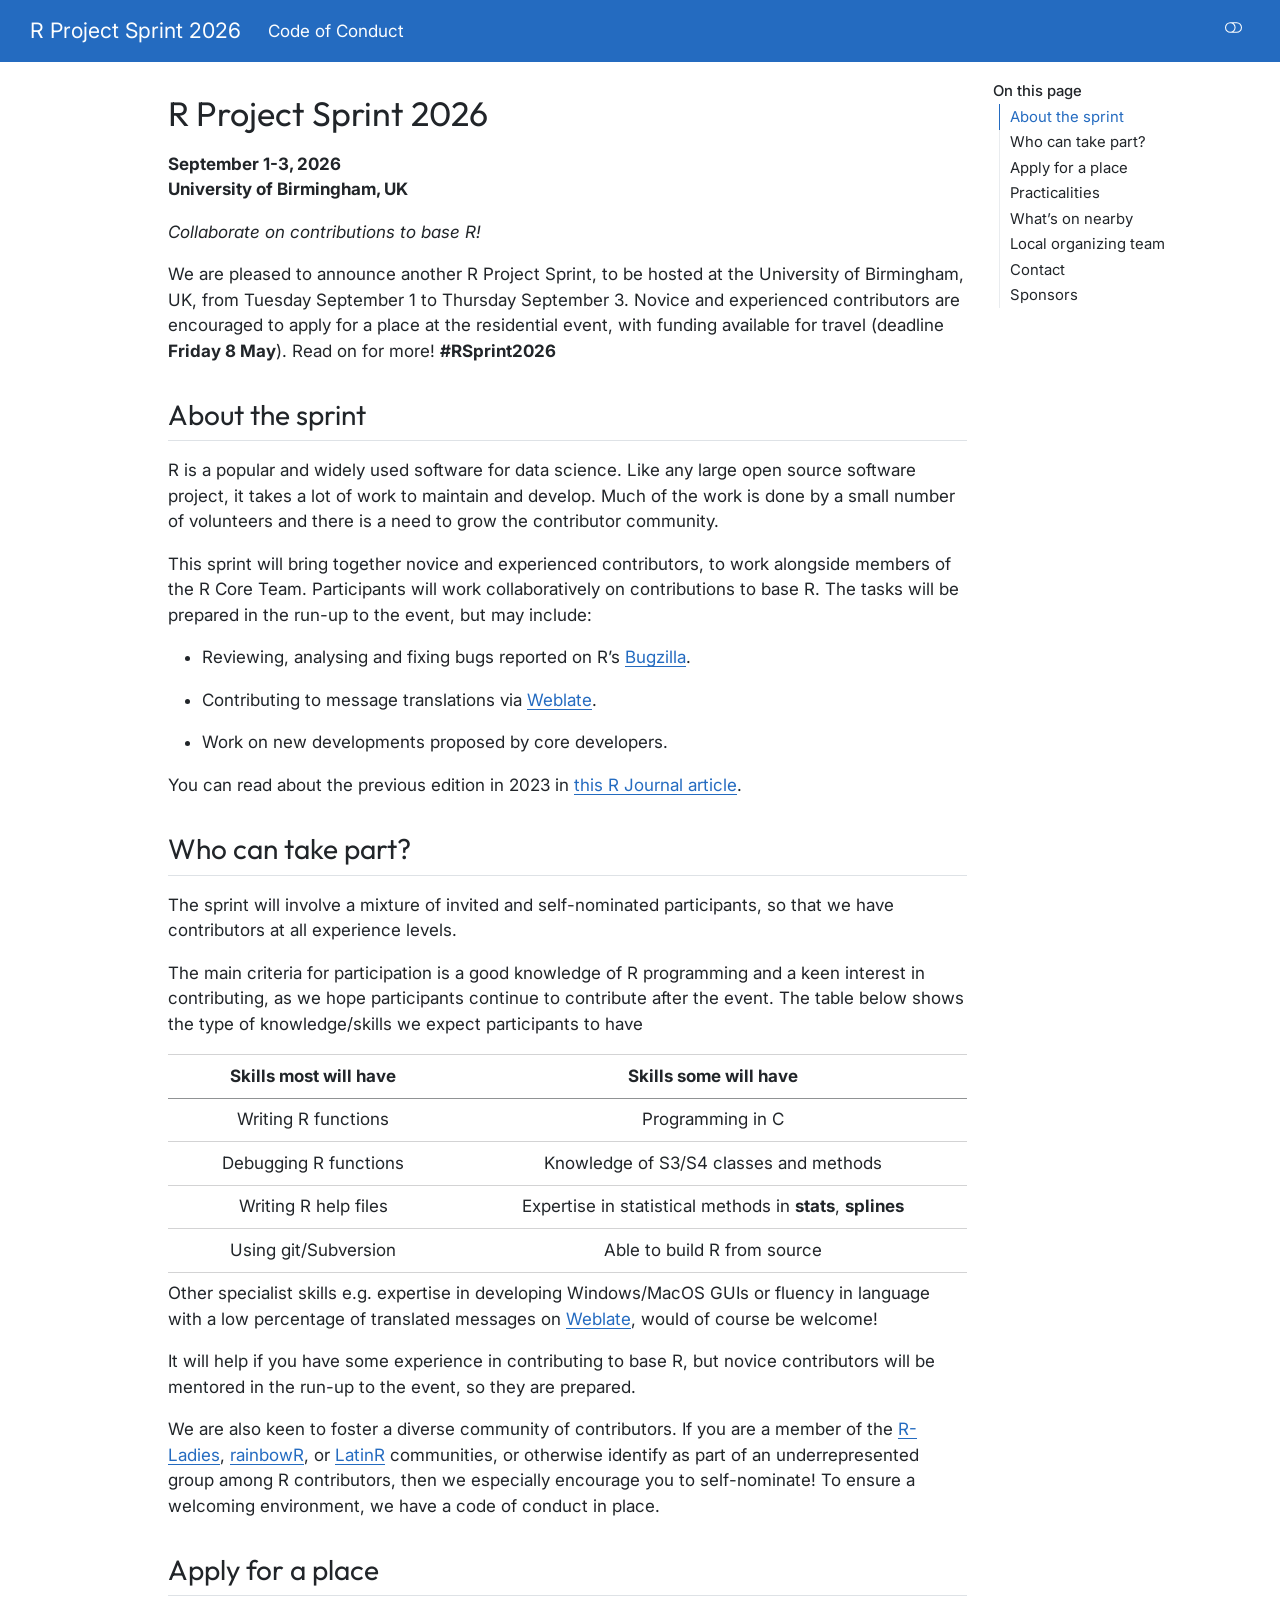
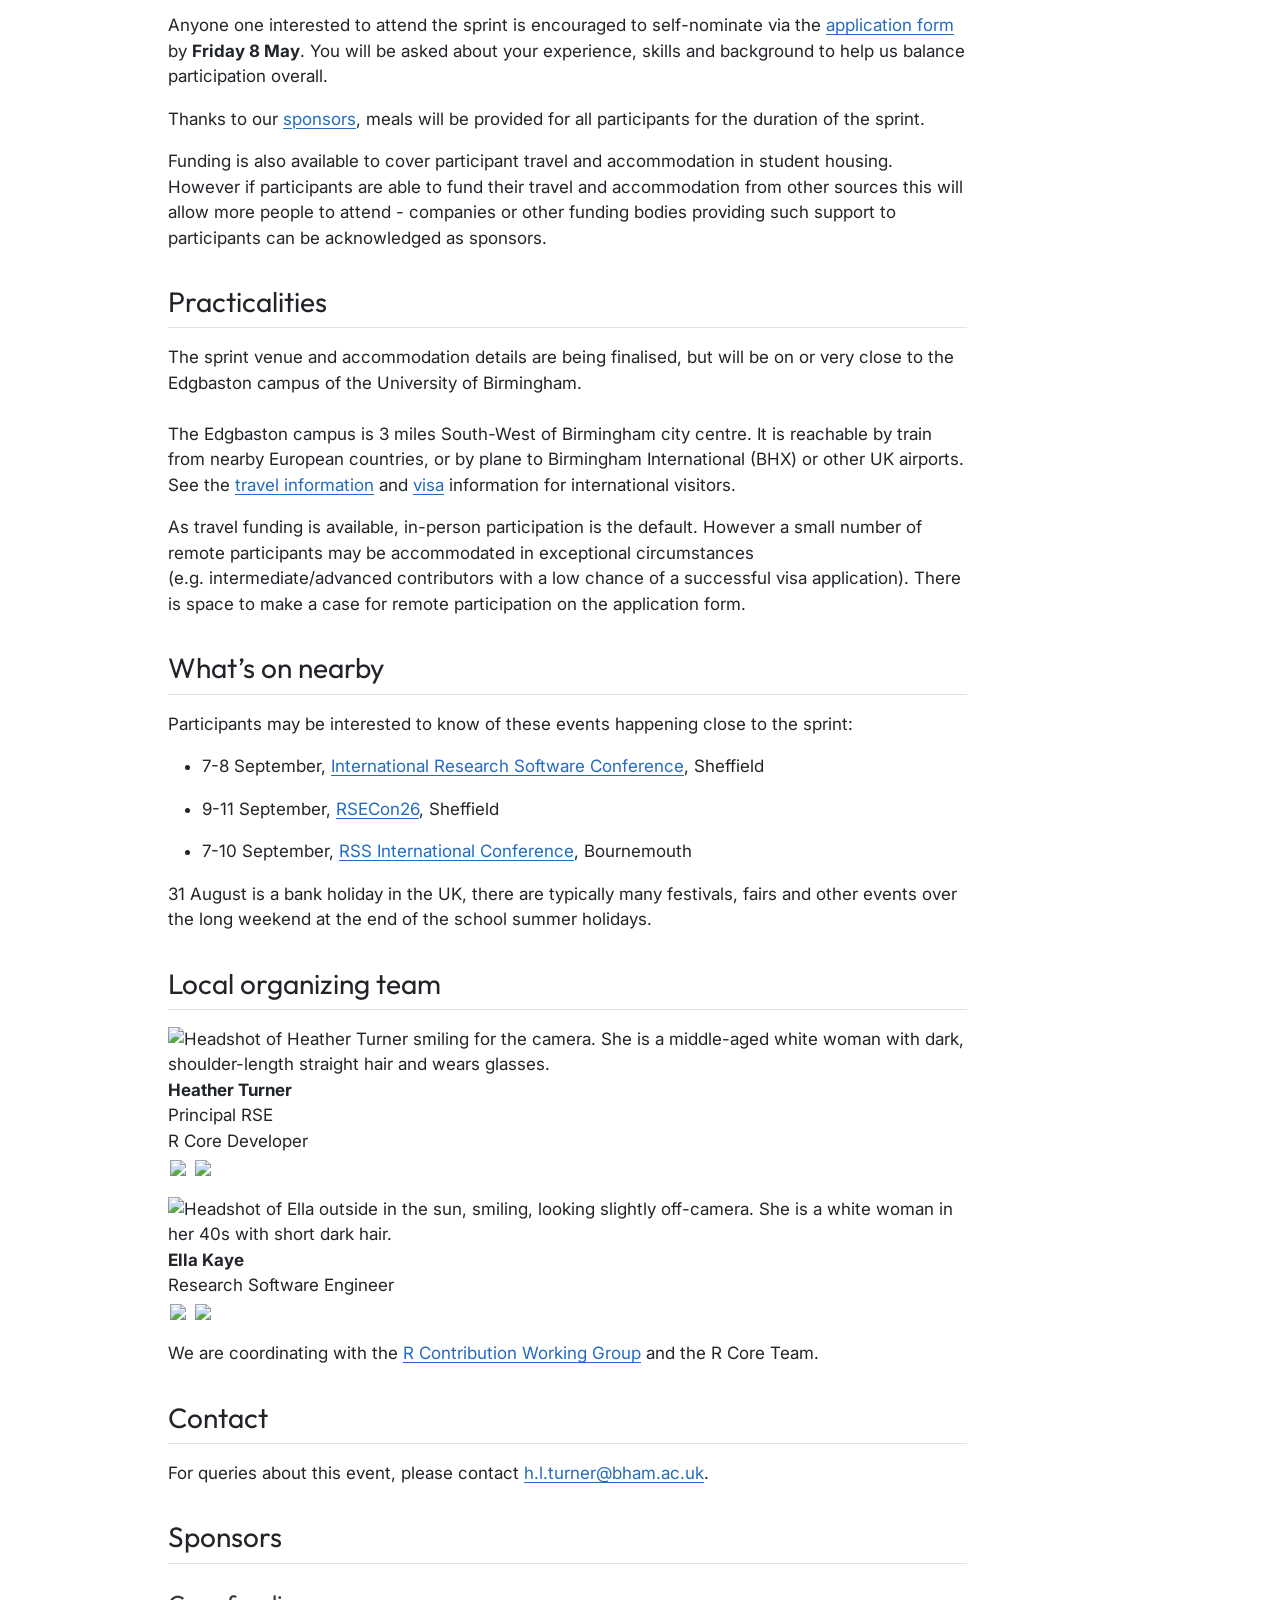
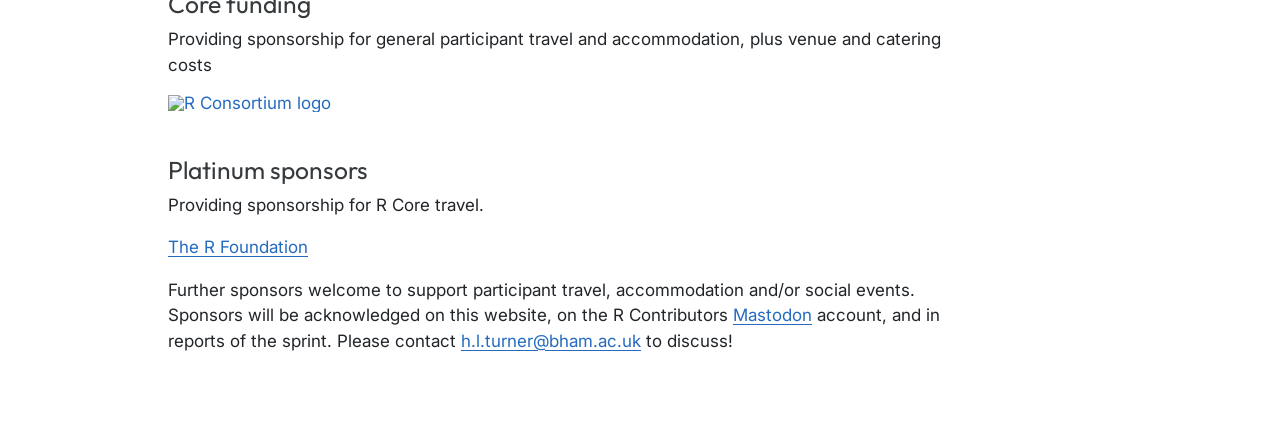
==== commit b557080d: "Built site for gh-pages" ====
--- a/index.html
+++ b/index.html
@@ -2,13 +2,16 @@
 <html xmlns="http://www.w3.org/1999/xhtml" lang="en" xml:lang="en"><head>
 
 <meta charset="utf-8">
-<meta name="generator" content="quarto-1.8.25">
+<meta name="generator" content="quarto-1.9.36">
 
 <meta name="viewport" content="width=device-width, initial-scale=1.0, user-scalable=yes">
 
 
 <title>R Project Sprint 2026</title>
 <style>
+/* Default styles provided by pandoc.
+** See https://pandoc.org/MANUAL.html#variables-for-html for config info.
+*/
 code{white-space: pre-wrap;}
 span.smallcaps{font-variant: small-caps;}
 div.columns{display: flex; gap: min(4vw, 1.5em);}
@@ -33,19 +36,18 @@
 <link href="./media/favicon.png" rel="icon" type="image/png">
 <script src="site_libs/quarto-html/quarto.js" type="module"></script>
 <script src="site_libs/quarto-html/tabsets/tabsets.js" type="module"></script>
-<script src="site_libs/quarto-html/axe/axe-check.js" type="module"></script>
 <script src="site_libs/quarto-html/popper.min.js"></script>
 <script src="site_libs/quarto-html/tippy.umd.min.js"></script>
 <script src="site_libs/quarto-html/anchor.min.js"></script>
 <link href="site_libs/quarto-html/tippy.css" rel="stylesheet">
-<link href="site_libs/quarto-html/quarto-syntax-highlighting-6e75d9d8b80f1c355a4def58e650fd53.css" rel="stylesheet" class="quarto-color-scheme" id="quarto-text-highlighting-styles">
-<link href="site_libs/quarto-html/quarto-syntax-highlighting-dark-f1d7f47981bf769b32bd58e18dfba989.css" rel="stylesheet" class="quarto-color-scheme quarto-color-alternate" id="quarto-text-highlighting-styles">
-<link href="site_libs/quarto-html/quarto-syntax-highlighting-6e75d9d8b80f1c355a4def58e650fd53.css" rel="stylesheet" class="quarto-color-scheme-extra" id="quarto-text-highlighting-styles">
+<link href="site_libs/quarto-html/quarto-syntax-highlighting-d600bb7ef3ca413fd4342c450494d517.css" rel="stylesheet" class="quarto-color-scheme" id="quarto-text-highlighting-styles">
+<link href="site_libs/quarto-html/quarto-syntax-highlighting-dark-717024a59cbbee3c0f1398803476321f.css" rel="stylesheet" class="quarto-color-scheme quarto-color-alternate" id="quarto-text-highlighting-styles">
+<link href="site_libs/quarto-html/quarto-syntax-highlighting-d600bb7ef3ca413fd4342c450494d517.css" rel="stylesheet" class="quarto-color-scheme-extra" id="quarto-text-highlighting-styles">
 <script src="site_libs/bootstrap/bootstrap.min.js"></script>
 <link href="site_libs/bootstrap/bootstrap-icons.css" rel="stylesheet">
-<link href="site_libs/bootstrap/bootstrap-2db46f232ddc10813504e08da54ccadf.min.css" rel="stylesheet" append-hash="true" class="quarto-color-scheme" id="quarto-bootstrap" data-mode="light">
-<link href="site_libs/bootstrap/bootstrap-dark-273c9d943a684721f7772c1b39869faa.min.css" rel="stylesheet" append-hash="true" class="quarto-color-scheme quarto-color-alternate" id="quarto-bootstrap" data-mode="dark">
-<link href="site_libs/bootstrap/bootstrap-2db46f232ddc10813504e08da54ccadf.min.css" rel="stylesheet" append-hash="true" class="quarto-color-scheme-extra" id="quarto-bootstrap" data-mode="light">
+<link href="site_libs/bootstrap/bootstrap-d23785554a12c4ab3c5d63b361297810.min.css" rel="stylesheet" append-hash="true" class="quarto-color-scheme" id="quarto-bootstrap" data-mode="light">
+<link href="site_libs/bootstrap/bootstrap-dark-fc54e0d29b6c5a3b5a6ca28257aa5a6a.min.css" rel="stylesheet" append-hash="true" class="quarto-color-scheme quarto-color-alternate" id="quarto-bootstrap" data-mode="dark">
+<link href="site_libs/bootstrap/bootstrap-d23785554a12c4ab3c5d63b361297810.min.css" rel="stylesheet" append-hash="true" class="quarto-color-scheme-extra" id="quarto-bootstrap" data-mode="light">
 <script id="quarto-search-options" type="application/json">{
   "location": "navbar",
   "copy-button": false,
@@ -247,8 +249,6 @@
     <nav class="navbar navbar-expand-lg " data-bs-theme="dark">
       <div class="navbar-container container-fluid">
       <div class="navbar-brand-container mx-auto">
-    <a href="./index.html" class="navbar-brand navbar-brand-logo">
-    </a>
     <a class="navbar-brand" href="./index.html">
     <span class="navbar-title">R Project Sprint 2026</span>
     </a>
--- a/site_libs/quarto-html/quarto-syntax-highlighting-d600bb7ef3ca413fd4342c450494d517.css
+++ b/site_libs/quarto-html/quarto-syntax-highlighting-d600bb7ef3ca413fd4342c450494d517.css
@@ -0,0 +1,236 @@
+/* quarto syntax highlight colors */
+:root {
+  --quarto-hl-ot-color: #003B4F;
+  --quarto-hl-at-color: #657422;
+  --quarto-hl-ss-color: #20794D;
+  --quarto-hl-an-color: #5E5E5E;
+  --quarto-hl-fu-color: #4758AB;
+  --quarto-hl-st-color: #20794D;
+  --quarto-hl-cf-color: #003B4F;
+  --quarto-hl-op-color: #5E5E5E;
+  --quarto-hl-er-color: #AD0000;
+  --quarto-hl-bn-color: #AD0000;
+  --quarto-hl-al-color: #AD0000;
+  --quarto-hl-va-color: #111111;
+  --quarto-hl-bu-color: inherit;
+  --quarto-hl-ex-color: inherit;
+  --quarto-hl-pp-color: #AD0000;
+  --quarto-hl-in-color: #5E5E5E;
+  --quarto-hl-vs-color: #20794D;
+  --quarto-hl-wa-color: #5E5E5E;
+  --quarto-hl-do-color: #5E5E5E;
+  --quarto-hl-im-color: #00769E;
+  --quarto-hl-ch-color: #20794D;
+  --quarto-hl-dt-color: #AD0000;
+  --quarto-hl-fl-color: #AD0000;
+  --quarto-hl-co-color: #5E5E5E;
+  --quarto-hl-cv-color: #5E5E5E;
+  --quarto-hl-cn-color: #8f5902;
+  --quarto-hl-sc-color: #5E5E5E;
+  --quarto-hl-dv-color: #AD0000;
+  --quarto-hl-kw-color: #003B4F;
+}
+
+/* other quarto variables */
+:root {
+  --quarto-font-monospace: Fira Mono;
+}
+
+/* syntax highlight based on Pandoc's rules */
+pre > code.sourceCode > span {
+  color: #003B4F;
+}
+
+code.sourceCode > span {
+  color: #003B4F;
+}
+
+div.sourceCode,
+div.sourceCode pre.sourceCode {
+  color: #003B4F;
+}
+
+/* Normal */
+code span {
+  color: #003B4F;
+}
+
+/* Alert */
+code span.al {
+  color: #AD0000;
+  font-style: inherit;
+}
+
+/* Annotation */
+code span.an {
+  color: #5E5E5E;
+  font-style: inherit;
+}
+
+/* Attribute */
+code span.at {
+  color: #657422;
+  font-style: inherit;
+}
+
+/* BaseN */
+code span.bn {
+  color: #AD0000;
+  font-style: inherit;
+}
+
+/* BuiltIn */
+code span.bu {
+  font-style: inherit;
+}
+
+/* ControlFlow */
+code span.cf {
+  color: #003B4F;
+  font-weight: bold;
+  font-style: inherit;
+}
+
+/* Char */
+code span.ch {
+  color: #20794D;
+  font-style: inherit;
+}
+
+/* Constant */
+code span.cn {
+  color: #8f5902;
+  font-style: inherit;
+}
+
+/* Comment */
+code span.co {
+  color: #5E5E5E;
+  font-style: inherit;
+}
+
+/* CommentVar */
+code span.cv {
+  color: #5E5E5E;
+  font-style: italic;
+}
+
+/* Documentation */
+code span.do {
+  color: #5E5E5E;
+  font-style: italic;
+}
+
+/* DataType */
+code span.dt {
+  color: #AD0000;
+  font-style: inherit;
+}
+
+/* DecVal */
+code span.dv {
+  color: #AD0000;
+  font-style: inherit;
+}
+
+/* Error */
+code span.er {
+  color: #AD0000;
+  font-style: inherit;
+}
+
+/* Extension */
+code span.ex {
+  font-style: inherit;
+}
+
+/* Float */
+code span.fl {
+  color: #AD0000;
+  font-style: inherit;
+}
+
+/* Function */
+code span.fu {
+  color: #4758AB;
+  font-style: inherit;
+}
+
+/* Import */
+code span.im {
+  color: #00769E;
+  font-style: inherit;
+}
+
+/* Information */
+code span.in {
+  color: #5E5E5E;
+  font-style: inherit;
+}
+
+/* Keyword */
+code span.kw {
+  color: #003B4F;
+  font-weight: bold;
+  font-style: inherit;
+}
+
+/* Operator */
+code span.op {
+  color: #5E5E5E;
+  font-style: inherit;
+}
+
+/* Other */
+code span.ot {
+  color: #003B4F;
+  font-style: inherit;
+}
+
+/* Preprocessor */
+code span.pp {
+  color: #AD0000;
+  font-style: inherit;
+}
+
+/* SpecialChar */
+code span.sc {
+  color: #5E5E5E;
+  font-style: inherit;
+}
+
+/* SpecialString */
+code span.ss {
+  color: #20794D;
+  font-style: inherit;
+}
+
+/* String */
+code span.st {
+  color: #20794D;
+  font-style: inherit;
+}
+
+/* Variable */
+code span.va {
+  color: #111111;
+  font-style: inherit;
+}
+
+/* VerbatimString */
+code span.vs {
+  color: #20794D;
+  font-style: inherit;
+}
+
+/* Warning */
+code span.wa {
+  color: #5E5E5E;
+  font-style: italic;
+}
+
+.prevent-inlining {
+  content: "</";
+}
+
+/*# sourceMappingURL=3c3b74e43228d2e86592068e02e41568.css.map */
--- a/site_libs/quarto-html/quarto-syntax-highlighting-dark-717024a59cbbee3c0f1398803476321f.css
+++ b/site_libs/quarto-html/quarto-syntax-highlighting-dark-717024a59cbbee3c0f1398803476321f.css
@@ -0,0 +1,219 @@
+/* quarto syntax highlight colors */
+:root {
+  --quarto-hl-al-color: #f07178;
+  --quarto-hl-an-color: #d4d0ab;
+  --quarto-hl-at-color: #00e0e0;
+  --quarto-hl-bn-color: #d4d0ab;
+  --quarto-hl-bu-color: #abe338;
+  --quarto-hl-ch-color: #abe338;
+  --quarto-hl-co-color: #f8f8f2;
+  --quarto-hl-cv-color: #ffd700;
+  --quarto-hl-cn-color: #ffd700;
+  --quarto-hl-cf-color: #ffa07a;
+  --quarto-hl-dt-color: #ffa07a;
+  --quarto-hl-dv-color: #d4d0ab;
+  --quarto-hl-do-color: #f8f8f2;
+  --quarto-hl-er-color: #f07178;
+  --quarto-hl-ex-color: #00e0e0;
+  --quarto-hl-fl-color: #d4d0ab;
+  --quarto-hl-fu-color: #ffa07a;
+  --quarto-hl-im-color: #abe338;
+  --quarto-hl-in-color: #d4d0ab;
+  --quarto-hl-kw-color: #ffa07a;
+  --quarto-hl-op-color: #ffa07a;
+  --quarto-hl-ot-color: #00e0e0;
+  --quarto-hl-pp-color: #dcc6e0;
+  --quarto-hl-re-color: #00e0e0;
+  --quarto-hl-sc-color: #abe338;
+  --quarto-hl-ss-color: #abe338;
+  --quarto-hl-st-color: #abe338;
+  --quarto-hl-va-color: #00e0e0;
+  --quarto-hl-vs-color: #abe338;
+  --quarto-hl-wa-color: #dcc6e0;
+}
+
+/* other quarto variables */
+:root {
+  --quarto-font-monospace: Fira Mono;
+}
+
+/* syntax highlight based on Pandoc's rules */
+pre > code.sourceCode > span {
+  color: #f8f8f2;
+}
+
+code.sourceCode > span {
+  color: #f8f8f2;
+}
+
+div.sourceCode,
+div.sourceCode pre.sourceCode {
+  color: #f8f8f2;
+}
+
+/* Normal */
+code span {
+  color: #f8f8f2;
+}
+
+/* Alert */
+code span.al {
+  color: #f07178;
+}
+
+/* Annotation */
+code span.an {
+  color: #d4d0ab;
+}
+
+/* Attribute */
+code span.at {
+  color: #00e0e0;
+}
+
+/* BaseN */
+code span.bn {
+  color: #d4d0ab;
+}
+
+/* BuiltIn */
+code span.bu {
+  color: #abe338;
+}
+
+/* ControlFlow */
+code span.cf {
+  font-weight: bold;
+  color: #ffa07a;
+}
+
+/* Char */
+code span.ch {
+  color: #abe338;
+}
+
+/* Constant */
+code span.cn {
+  color: #ffd700;
+}
+
+/* Comment */
+code span.co {
+  font-style: italic;
+  color: #f8f8f2;
+}
+
+/* CommentVar */
+code span.cv {
+  color: #ffd700;
+}
+
+/* Documentation */
+code span.do {
+  color: #f8f8f2;
+}
+
+/* DataType */
+code span.dt {
+  color: #ffa07a;
+}
+
+/* DecVal */
+code span.dv {
+  color: #d4d0ab;
+}
+
+/* Error */
+code span.er {
+  color: #f07178;
+  text-decoration: underline;
+}
+
+/* Extension */
+code span.ex {
+  font-weight: bold;
+  color: #00e0e0;
+}
+
+/* Float */
+code span.fl {
+  color: #d4d0ab;
+}
+
+/* Function */
+code span.fu {
+  color: #ffa07a;
+}
+
+/* Import */
+code span.im {
+  color: #abe338;
+}
+
+/* Information */
+code span.in {
+  color: #d4d0ab;
+}
+
+/* Keyword */
+code span.kw {
+  font-weight: bold;
+  color: #ffa07a;
+}
+
+/* Operator */
+code span.op {
+  color: #ffa07a;
+}
+
+/* Other */
+code span.ot {
+  color: #00e0e0;
+}
+
+/* Preprocessor */
+code span.pp {
+  color: #dcc6e0;
+}
+
+/* RegionMarker */
+code span.re {
+  background-color: #f8f8f2;
+  color: #00e0e0;
+}
+
+/* SpecialChar */
+code span.sc {
+  color: #abe338;
+}
+
+/* SpecialString */
+code span.ss {
+  color: #abe338;
+}
+
+/* String */
+code span.st {
+  color: #abe338;
+}
+
+/* Variable */
+code span.va {
+  color: #00e0e0;
+}
+
+/* VerbatimString */
+code span.vs {
+  color: #abe338;
+}
+
+/* Warning */
+code span.wa {
+  color: #dcc6e0;
+}
+
+.prevent-inlining {
+  content: "</";
+}
+
+/*# sourceMappingURL=16802bd48cb133d4b429e5bf87a529bf.css.map */
--- a/site_libs/quarto-html/quarto-syntax-highlighting-d600bb7ef3ca413fd4342c450494d517.css
+++ b/site_libs/quarto-html/quarto-syntax-highlighting-d600bb7ef3ca413fd4342c450494d517.css
@@ -0,0 +1,236 @@
+/* quarto syntax highlight colors */
+:root {
+  --quarto-hl-ot-color: #003B4F;
+  --quarto-hl-at-color: #657422;
+  --quarto-hl-ss-color: #20794D;
+  --quarto-hl-an-color: #5E5E5E;
+  --quarto-hl-fu-color: #4758AB;
+  --quarto-hl-st-color: #20794D;
+  --quarto-hl-cf-color: #003B4F;
+  --quarto-hl-op-color: #5E5E5E;
+  --quarto-hl-er-color: #AD0000;
+  --quarto-hl-bn-color: #AD0000;
+  --quarto-hl-al-color: #AD0000;
+  --quarto-hl-va-color: #111111;
+  --quarto-hl-bu-color: inherit;
+  --quarto-hl-ex-color: inherit;
+  --quarto-hl-pp-color: #AD0000;
+  --quarto-hl-in-color: #5E5E5E;
+  --quarto-hl-vs-color: #20794D;
+  --quarto-hl-wa-color: #5E5E5E;
+  --quarto-hl-do-color: #5E5E5E;
+  --quarto-hl-im-color: #00769E;
+  --quarto-hl-ch-color: #20794D;
+  --quarto-hl-dt-color: #AD0000;
+  --quarto-hl-fl-color: #AD0000;
+  --quarto-hl-co-color: #5E5E5E;
+  --quarto-hl-cv-color: #5E5E5E;
+  --quarto-hl-cn-color: #8f5902;
+  --quarto-hl-sc-color: #5E5E5E;
+  --quarto-hl-dv-color: #AD0000;
+  --quarto-hl-kw-color: #003B4F;
+}
+
+/* other quarto variables */
+:root {
+  --quarto-font-monospace: Fira Mono;
+}
+
+/* syntax highlight based on Pandoc's rules */
+pre > code.sourceCode > span {
+  color: #003B4F;
+}
+
+code.sourceCode > span {
+  color: #003B4F;
+}
+
+div.sourceCode,
+div.sourceCode pre.sourceCode {
+  color: #003B4F;
+}
+
+/* Normal */
+code span {
+  color: #003B4F;
+}
+
+/* Alert */
+code span.al {
+  color: #AD0000;
+  font-style: inherit;
+}
+
+/* Annotation */
+code span.an {
+  color: #5E5E5E;
+  font-style: inherit;
+}
+
+/* Attribute */
+code span.at {
+  color: #657422;
+  font-style: inherit;
+}
+
+/* BaseN */
+code span.bn {
+  color: #AD0000;
+  font-style: inherit;
+}
+
+/* BuiltIn */
+code span.bu {
+  font-style: inherit;
+}
+
+/* ControlFlow */
+code span.cf {
+  color: #003B4F;
+  font-weight: bold;
+  font-style: inherit;
+}
+
+/* Char */
+code span.ch {
+  color: #20794D;
+  font-style: inherit;
+}
+
+/* Constant */
+code span.cn {
+  color: #8f5902;
+  font-style: inherit;
+}
+
+/* Comment */
+code span.co {
+  color: #5E5E5E;
+  font-style: inherit;
+}
+
+/* CommentVar */
+code span.cv {
+  color: #5E5E5E;
+  font-style: italic;
+}
+
+/* Documentation */
+code span.do {
+  color: #5E5E5E;
+  font-style: italic;
+}
+
+/* DataType */
+code span.dt {
+  color: #AD0000;
+  font-style: inherit;
+}
+
+/* DecVal */
+code span.dv {
+  color: #AD0000;
+  font-style: inherit;
+}
+
+/* Error */
+code span.er {
+  color: #AD0000;
+  font-style: inherit;
+}
+
+/* Extension */
+code span.ex {
+  font-style: inherit;
+}
+
+/* Float */
+code span.fl {
+  color: #AD0000;
+  font-style: inherit;
+}
+
+/* Function */
+code span.fu {
+  color: #4758AB;
+  font-style: inherit;
+}
+
+/* Import */
+code span.im {
+  color: #00769E;
+  font-style: inherit;
+}
+
+/* Information */
+code span.in {
+  color: #5E5E5E;
+  font-style: inherit;
+}
+
+/* Keyword */
+code span.kw {
+  color: #003B4F;
+  font-weight: bold;
+  font-style: inherit;
+}
+
+/* Operator */
+code span.op {
+  color: #5E5E5E;
+  font-style: inherit;
+}
+
+/* Other */
+code span.ot {
+  color: #003B4F;
+  font-style: inherit;
+}
+
+/* Preprocessor */
+code span.pp {
+  color: #AD0000;
+  font-style: inherit;
+}
+
+/* SpecialChar */
+code span.sc {
+  color: #5E5E5E;
+  font-style: inherit;
+}
+
+/* SpecialString */
+code span.ss {
+  color: #20794D;
+  font-style: inherit;
+}
+
+/* String */
+code span.st {
+  color: #20794D;
+  font-style: inherit;
+}
+
+/* Variable */
+code span.va {
+  color: #111111;
+  font-style: inherit;
+}
+
+/* VerbatimString */
+code span.vs {
+  color: #20794D;
+  font-style: inherit;
+}
+
+/* Warning */
+code span.wa {
+  color: #5E5E5E;
+  font-style: italic;
+}
+
+.prevent-inlining {
+  content: "</";
+}
+
+/*# sourceMappingURL=3c3b74e43228d2e86592068e02e41568.css.map */
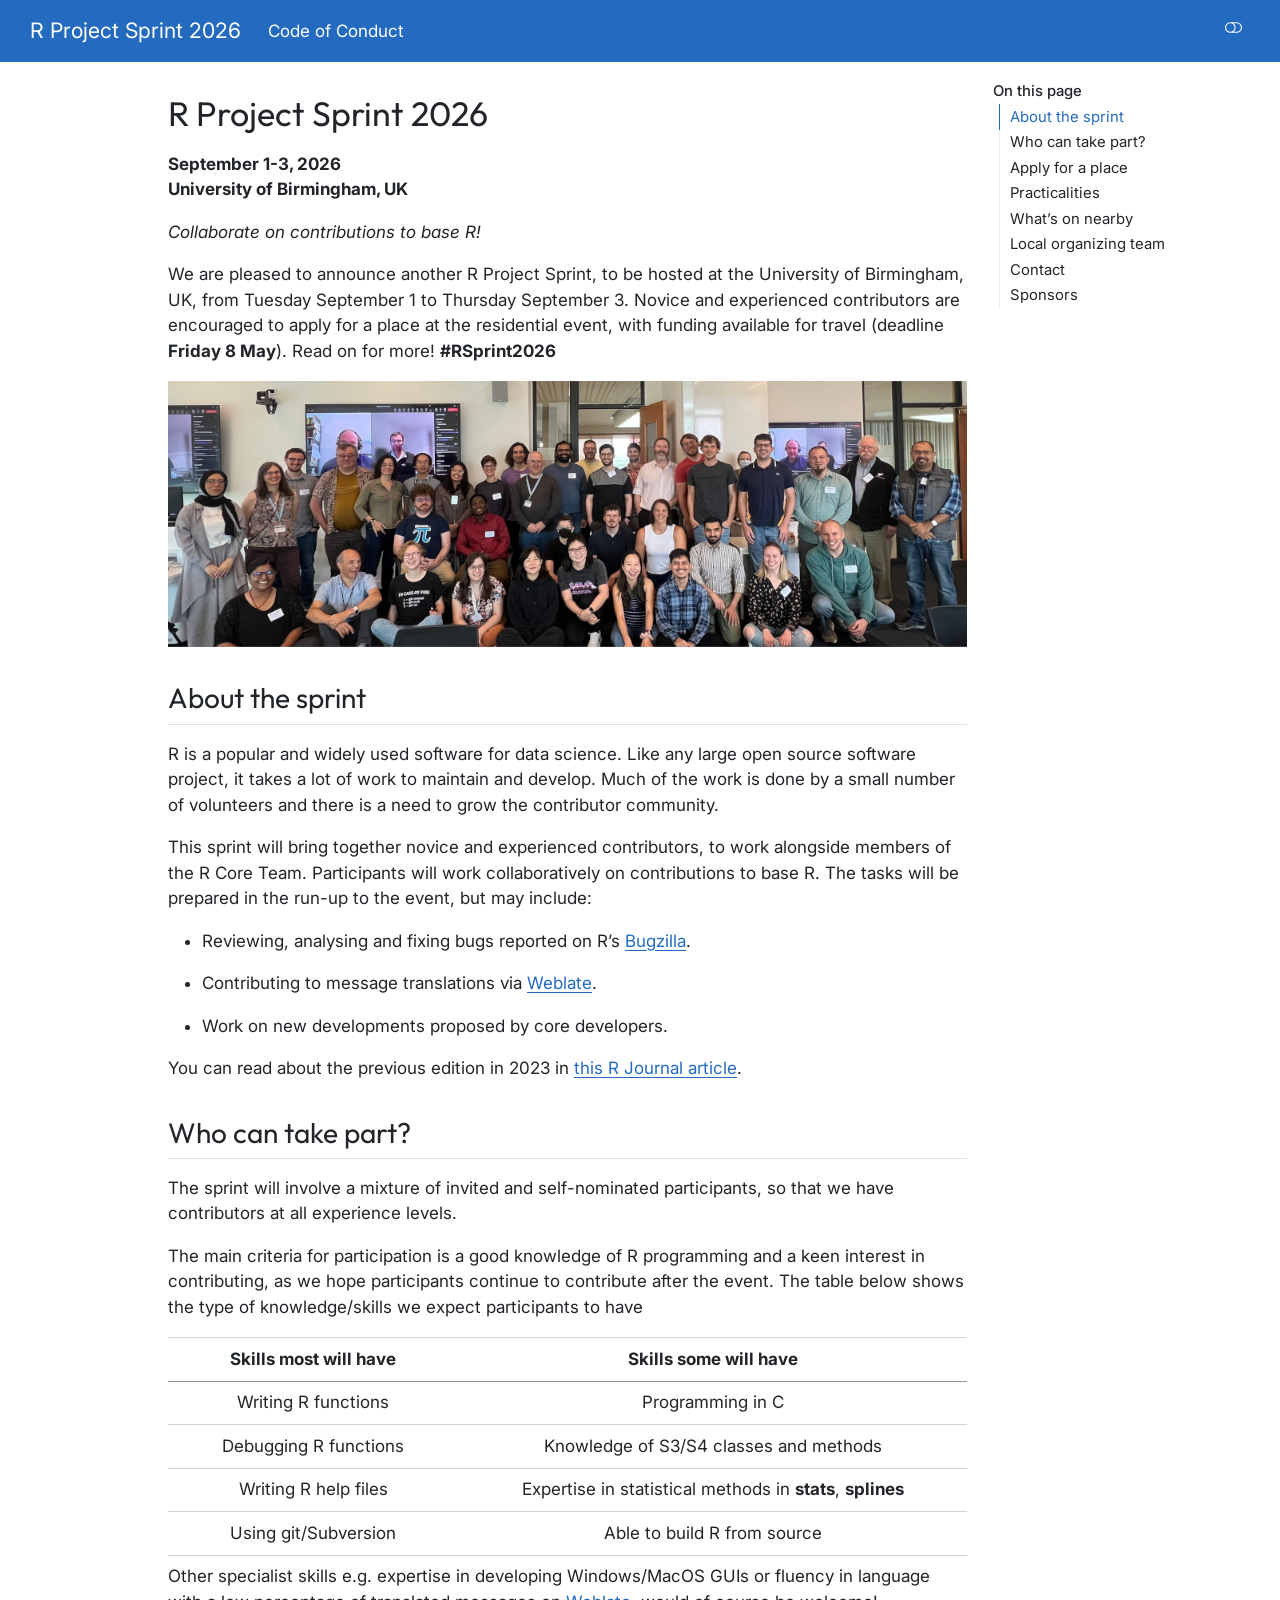
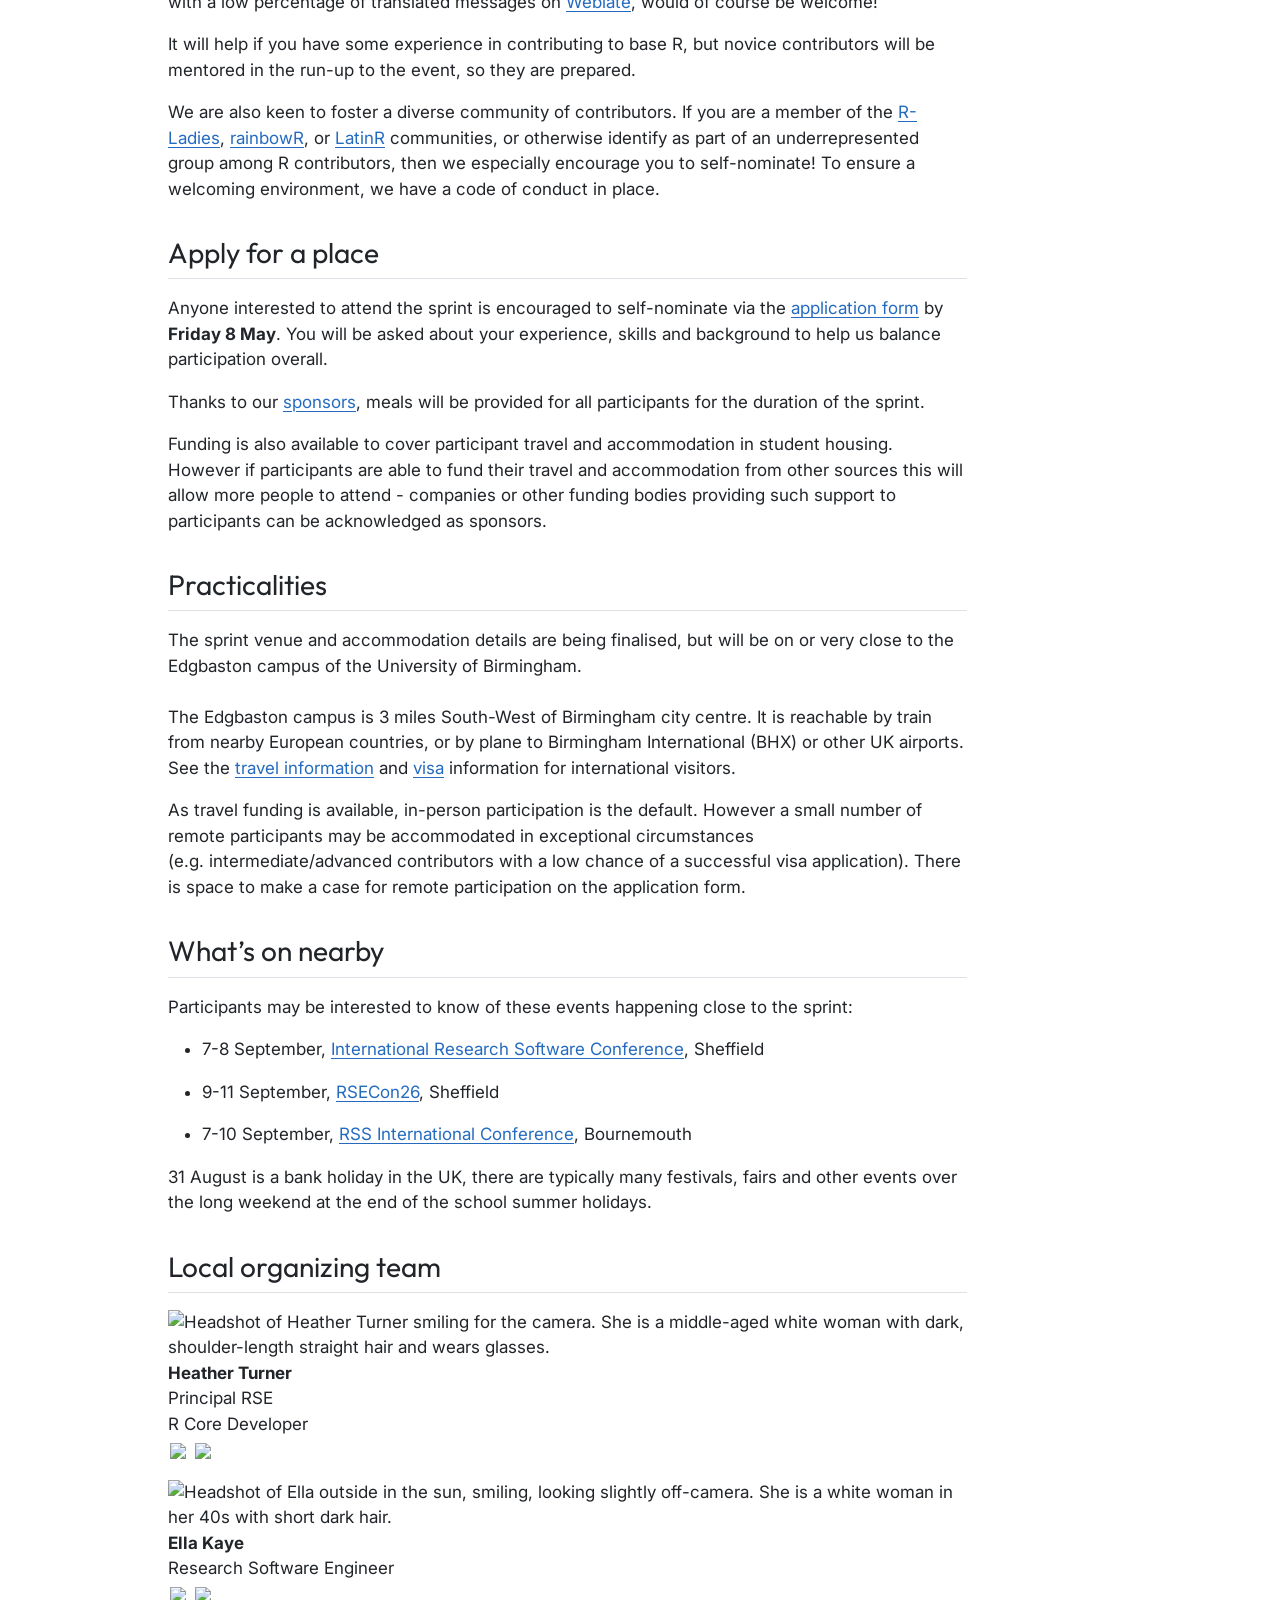
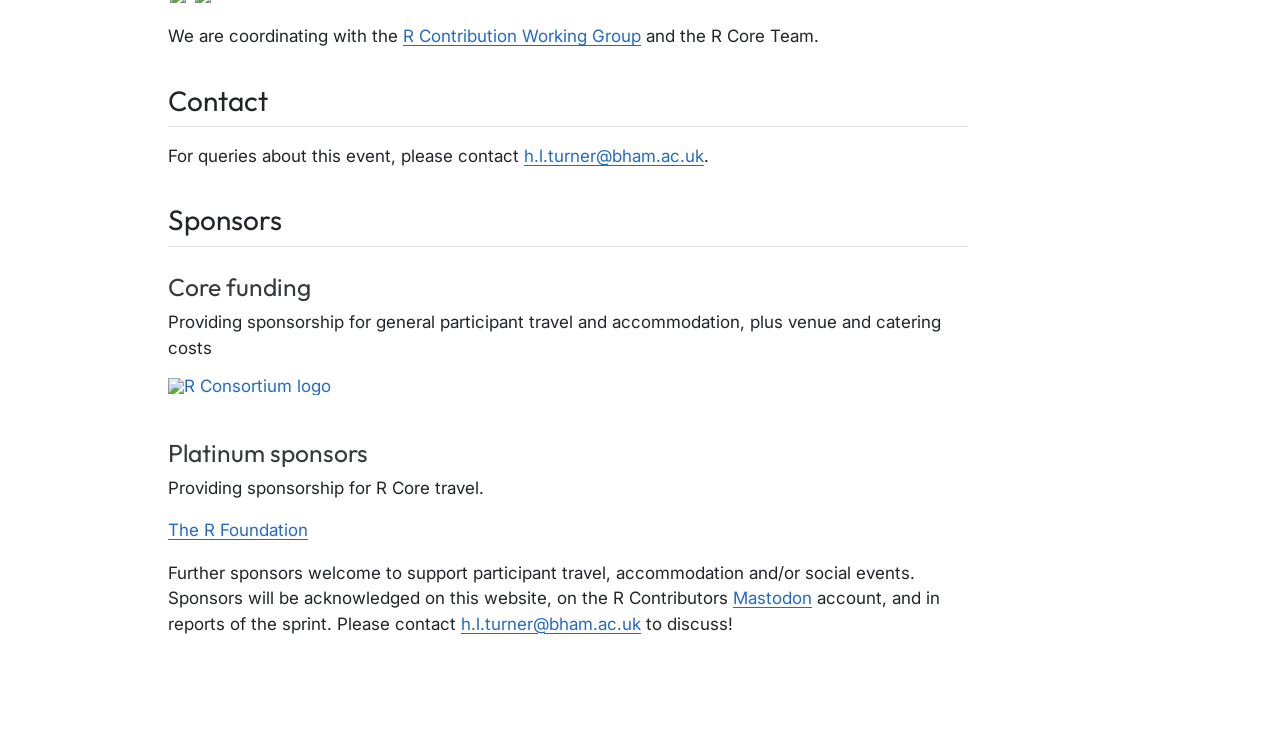
==== commit 7900a72f: "Built site for gh-pages" ====
--- a/index.html
+++ b/index.html
@@ -334,7 +334,11 @@
 University of Birmingham, UK</strong></p>
 <p><em>Collaborate on contributions to base R!</em></p>
 <p>We are pleased to announce another R Project Sprint, to be hosted at the University of Birmingham, UK, from Tuesday September 1 to Thursday September 3. Novice and experienced contributors are encouraged to apply for a place at the residential event, with funding available for travel (deadline <strong>Friday 8 May</strong>). Read on for more! <strong>#RSprint2026</strong></p>
-<!-- <center>![A group of 11 people around a long table with a large screen at one end and a big window behind. People are general busy working on laptops, writing on notepads, etc.](warwick-university-faculty-of-arts-building-768x381-compact.jpg){alt="A group of 11 people around a long table with a large screen at one end and a big window behind. People are general busy working on laptops, writing on notepads, etc." style="height:400px"}<br> <small>Breakout space in the Faculty of Arts Building, University of Warwick ©Hufton+Crow<br><br></small></center> -->
+<div class="quarto-figure quarto-figure-center">
+<figure class="figure">
+<p><img src="media/group_friday.jpg" class="img-fluid quarto-figure quarto-figure-center figure-img" alt="A group photo of participants at R Project Sprint 2023"></p>
+</figure>
+</div>
 <section id="about-the-sprint" class="level2">
 <h2 class="anchored" data-anchor-id="about-the-sprint">About the sprint</h2>
 <p>R is a popular and widely used software for data science. Like any large open source software project, it takes a lot of work to maintain and develop. Much of the work is done by a small number of volunteers and there is a need to grow the contributor community.</p>
@@ -386,7 +390,7 @@
 </section>
 <section id="apply-for-a-place" class="level2">
 <h2 class="anchored" data-anchor-id="apply-for-a-place">Apply for a place</h2>
-<p>Anyone one interested to attend the sprint is encouraged to self-nominate via the <a href="https://rfoundation.limequery.com/837944?lang=en">application form</a> by <strong>Friday 8 May</strong>. You will be asked about your experience, skills and background to help us balance participation overall.</p>
+<p>Anyone interested to attend the sprint is encouraged to self-nominate via the <a href="https://rfoundation.limequery.com/837944?lang=en">application form</a> by <strong>Friday 8 May</strong>. You will be asked about your experience, skills and background to help us balance participation overall.</p>
 <p>Thanks to our <a href="#sponsors">sponsors</a>, meals will be provided for all participants for the duration of the sprint.</p>
 <p>Funding is also available to cover participant travel and accommodation in student housing. However if participants are able to fund their travel and accommodation from other sources this will allow more people to attend - companies or other funding bodies providing such support to participants can be acknowledged as sponsors.</p>
 </section>
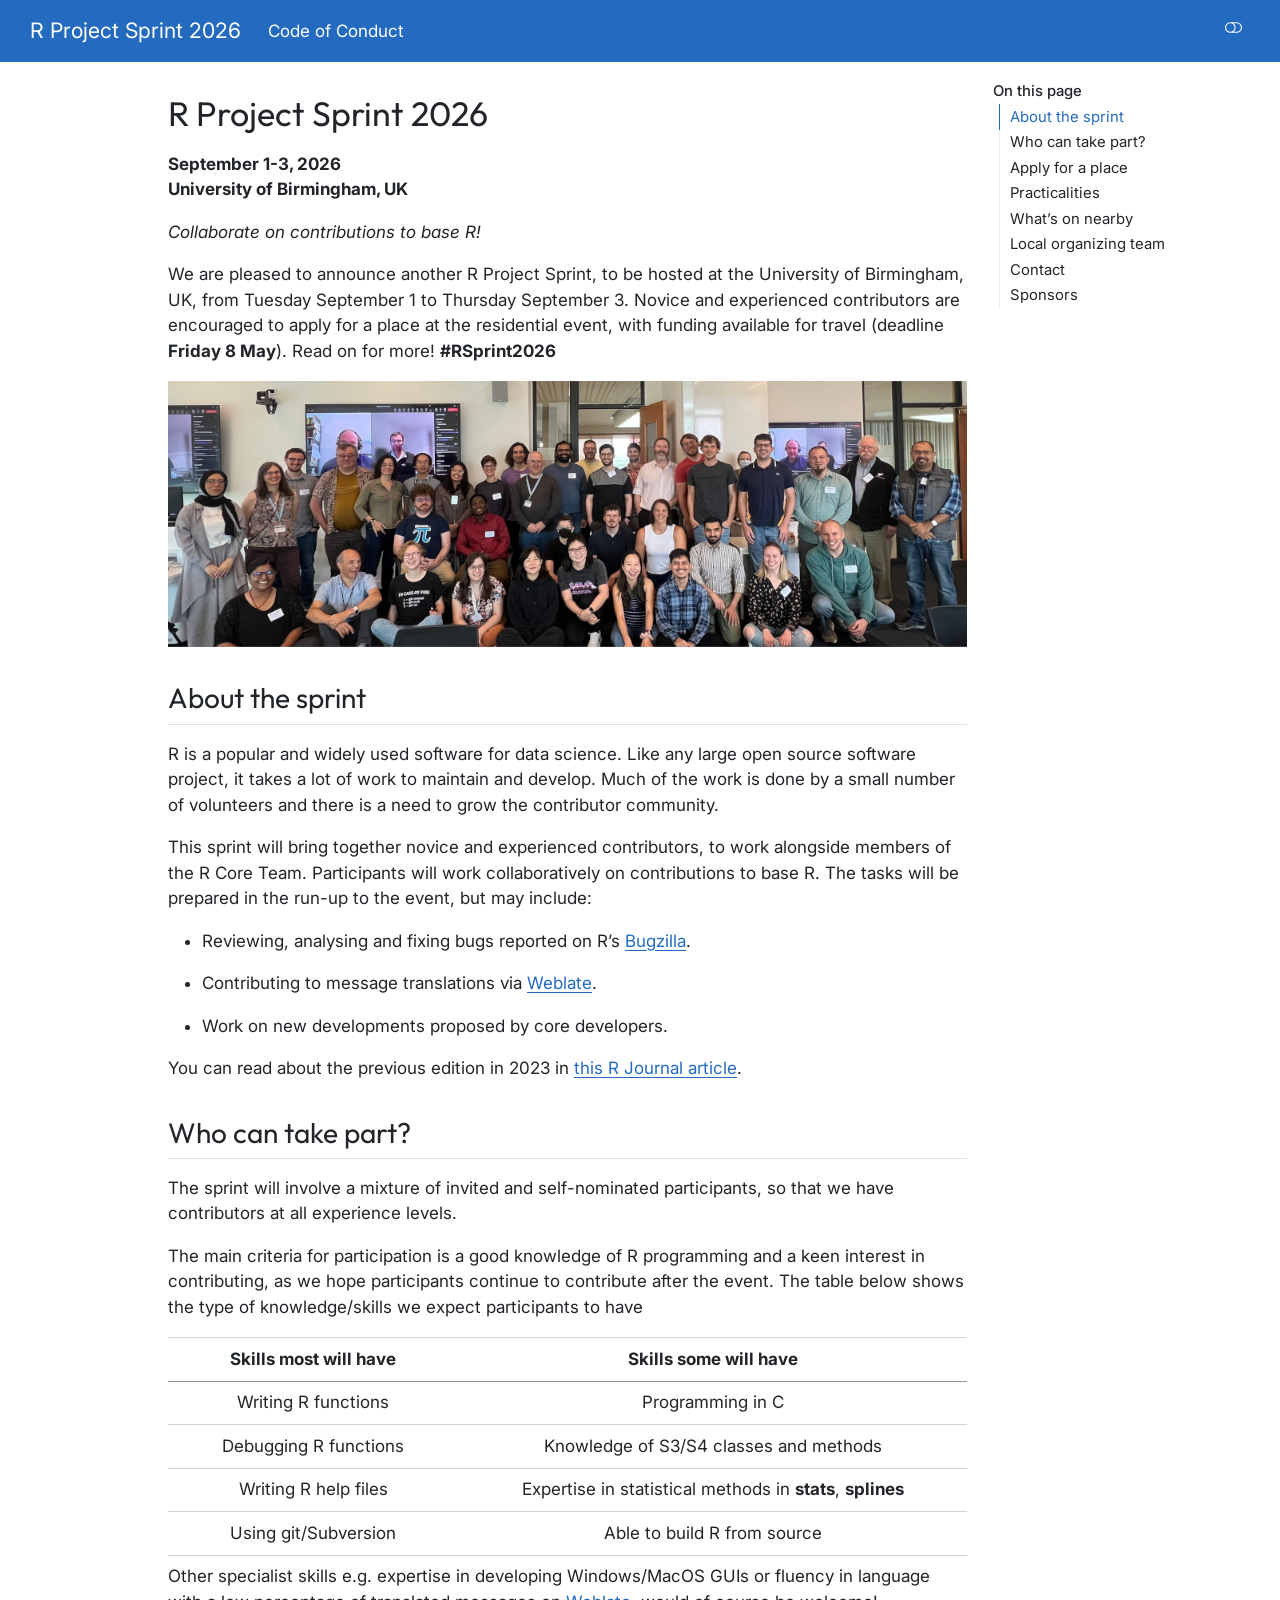
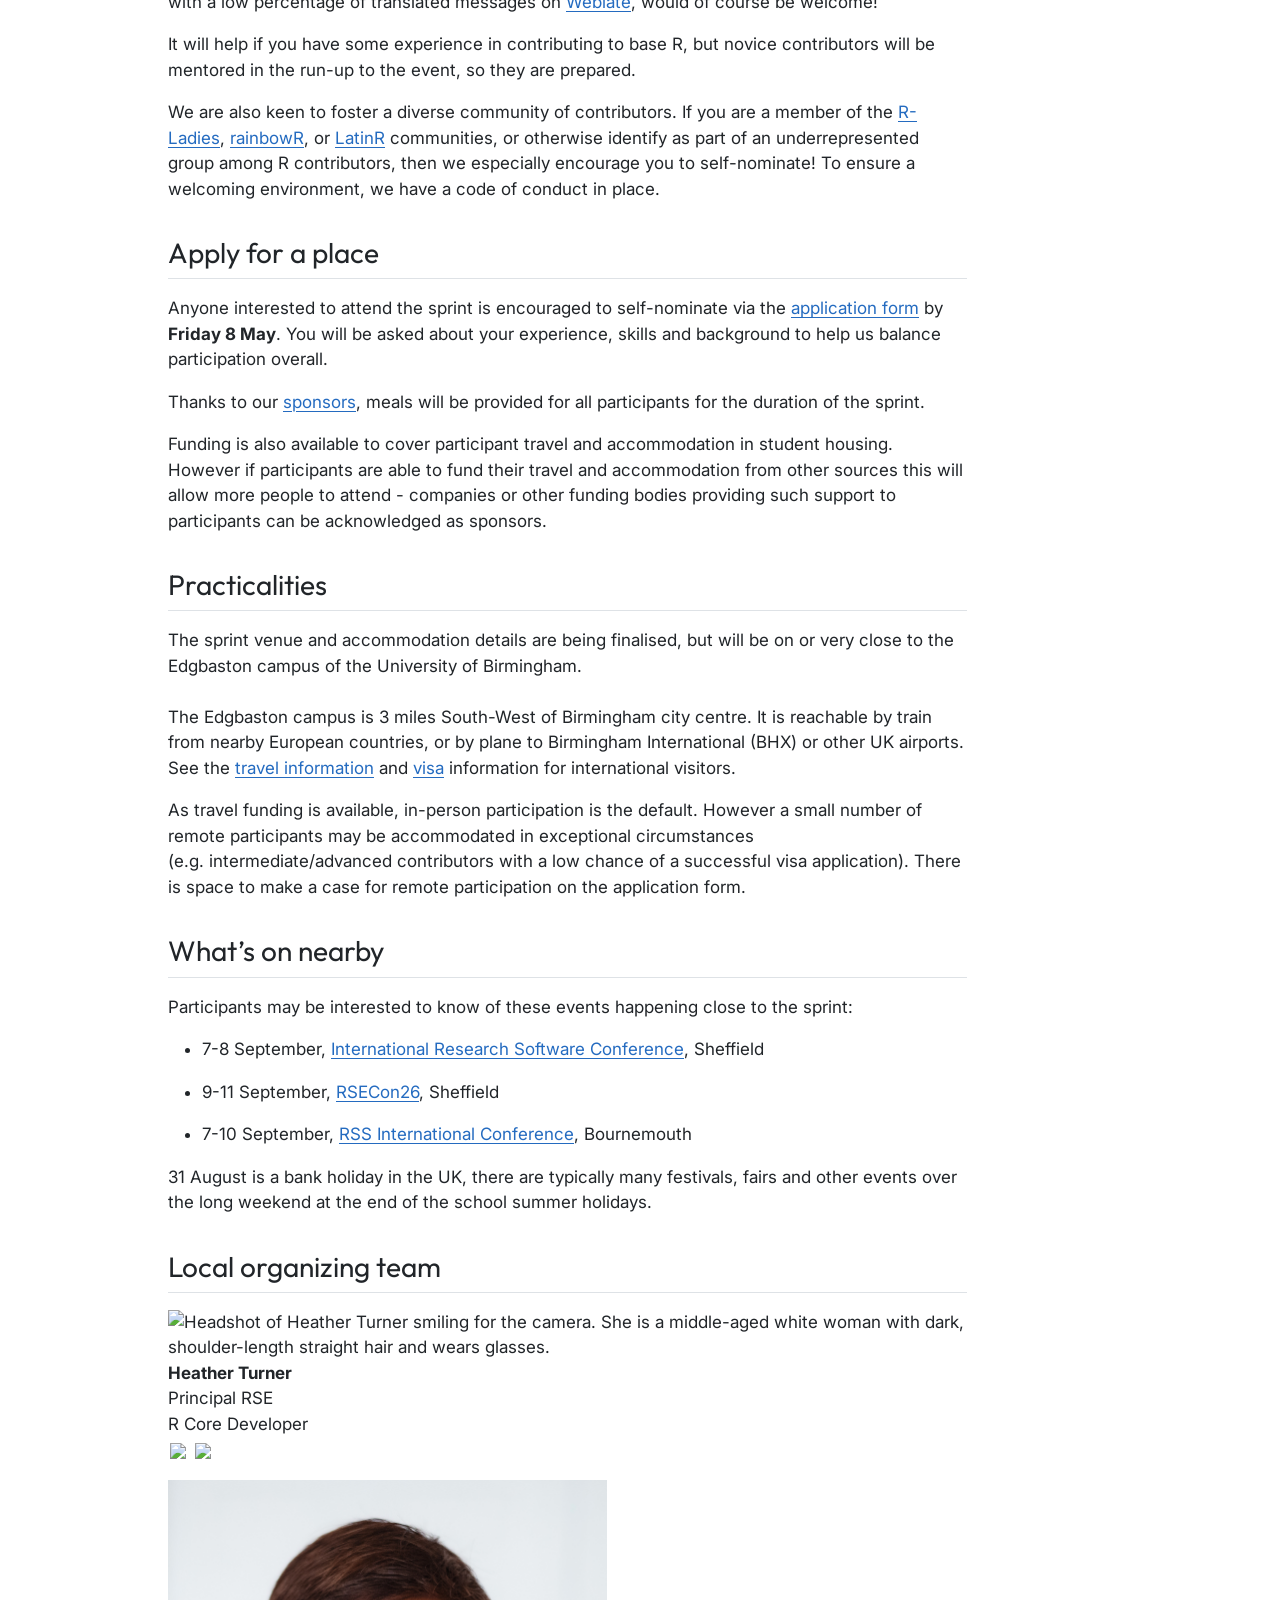
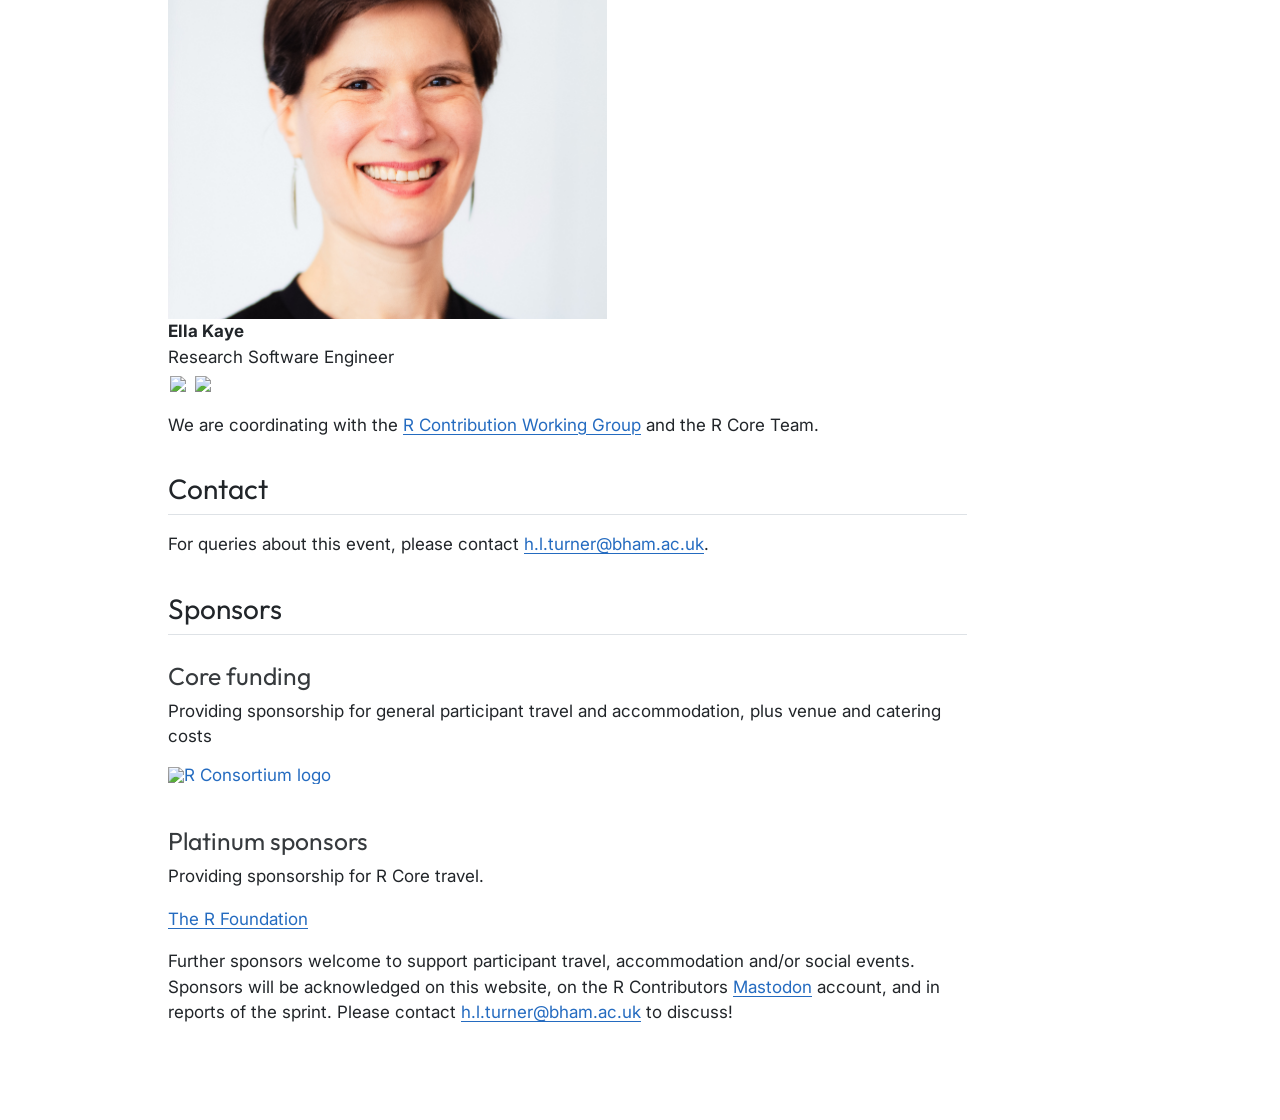
==== commit bc068b76: "Built site for gh-pages" ====
--- a/index.html
+++ b/index.html
@@ -418,7 +418,7 @@
 <p><img src="media/heather_turner.jpg" alt="Headshot of Heather Turner smiling for the camera. She is a middle-aged white woman with dark, shoulder-length straight hair and wears glasses." style="width:55%"> <br><b> Heather Turner </b> <br> Principal RSE<br>R Core Developer <br> <a href="https://www.heatherturner.net/" target="_blank" style="text-decoration:none"> <img src="media/reshot-icon-link-TPKSVGQNXF.svg" height="30" style="margin:2px; vertical-align:middle;" border="0"> </a> <a href="mailto:h.l.turner@bham.ac.uk"> <img src="media/reshot-icon-email-P9WA8LS724.svg" height="30" style="margin:2px; vertical-align:middle;" border="0"> </a></p>
 </div>
 <div id="person2">
-<p><img src="media/ella_profile.jpg" alt="Headshot of Ella outside in the sun, smiling, looking slightly off-camera. She is a white woman in her 40s with short dark hair." style="width:55%"> <br><b> Ella Kaye </b> <br> Research Software Engineer <br> <a href="https://ellakaye.co.uk" target="_blank" style="text-decoration:none"> <img src="media/reshot-icon-link-TPKSVGQNXF.svg" height="30" style="margin:2px; vertical-align:middle;" border="0"> </a> <a href="mailto:e.kaye.1@bham.ac.uk"> <img src="media/reshot-icon-email-P9WA8LS724.svg" height="30" style="margin:2px; vertical-align:middle;" border="0"> </a></p>
+<p><img src="media/ella_kaye.jpeg" alt="Headshot of Ella against a white background, smiling. She is a white woman in her 40s with short dark hair." style="width:55%"> <br><b> Ella Kaye </b> <br> Research Software Engineer <br> <a href="https://ellakaye.co.uk" target="_blank" style="text-decoration:none"> <img src="media/reshot-icon-link-TPKSVGQNXF.svg" height="30" style="margin:2px; vertical-align:middle;" border="0"> </a> <a href="mailto:e.kaye.1@bham.ac.uk"> <img src="media/reshot-icon-email-P9WA8LS724.svg" height="30" style="margin:2px; vertical-align:middle;" border="0"> </a></p>
 </div>
 </div>
 <p>We are coordinating with the <a href="https://contributor.r-project.org/working-group">R Contribution Working Group</a> and the R Core Team.</p>
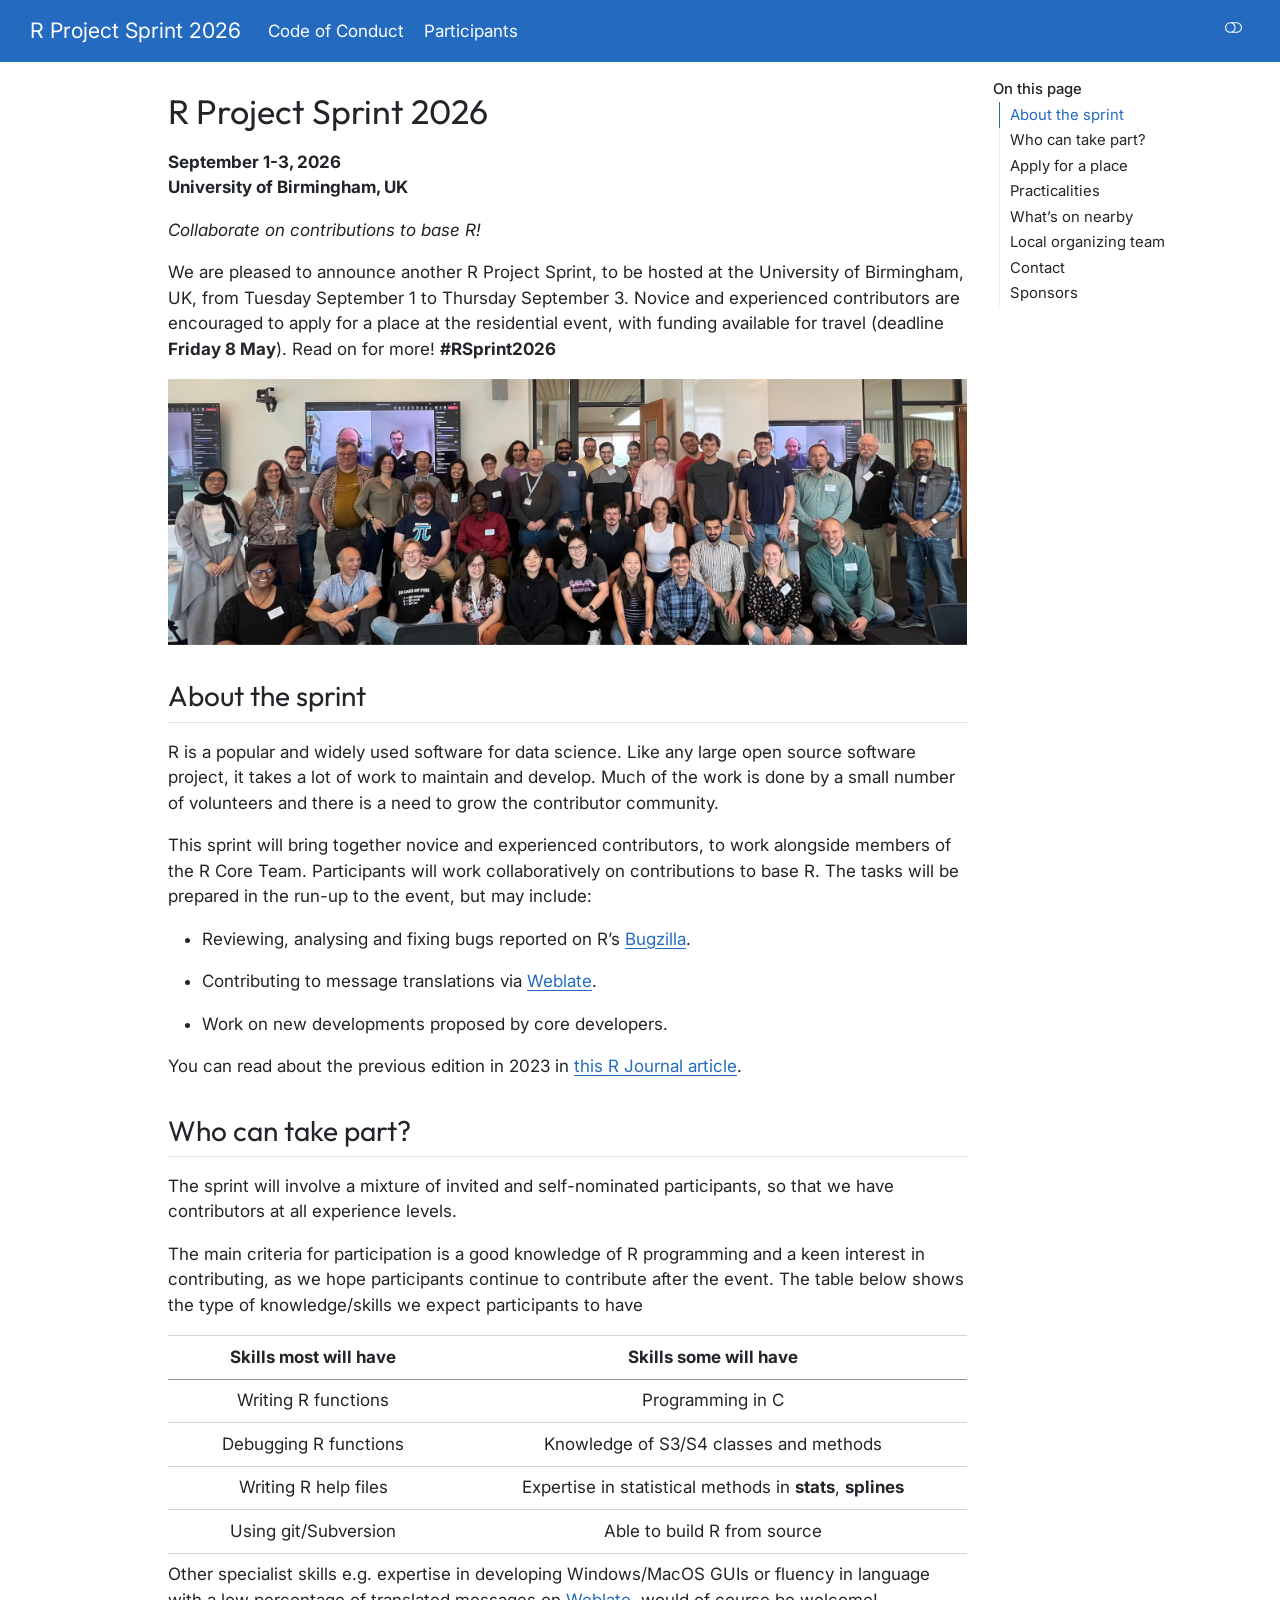
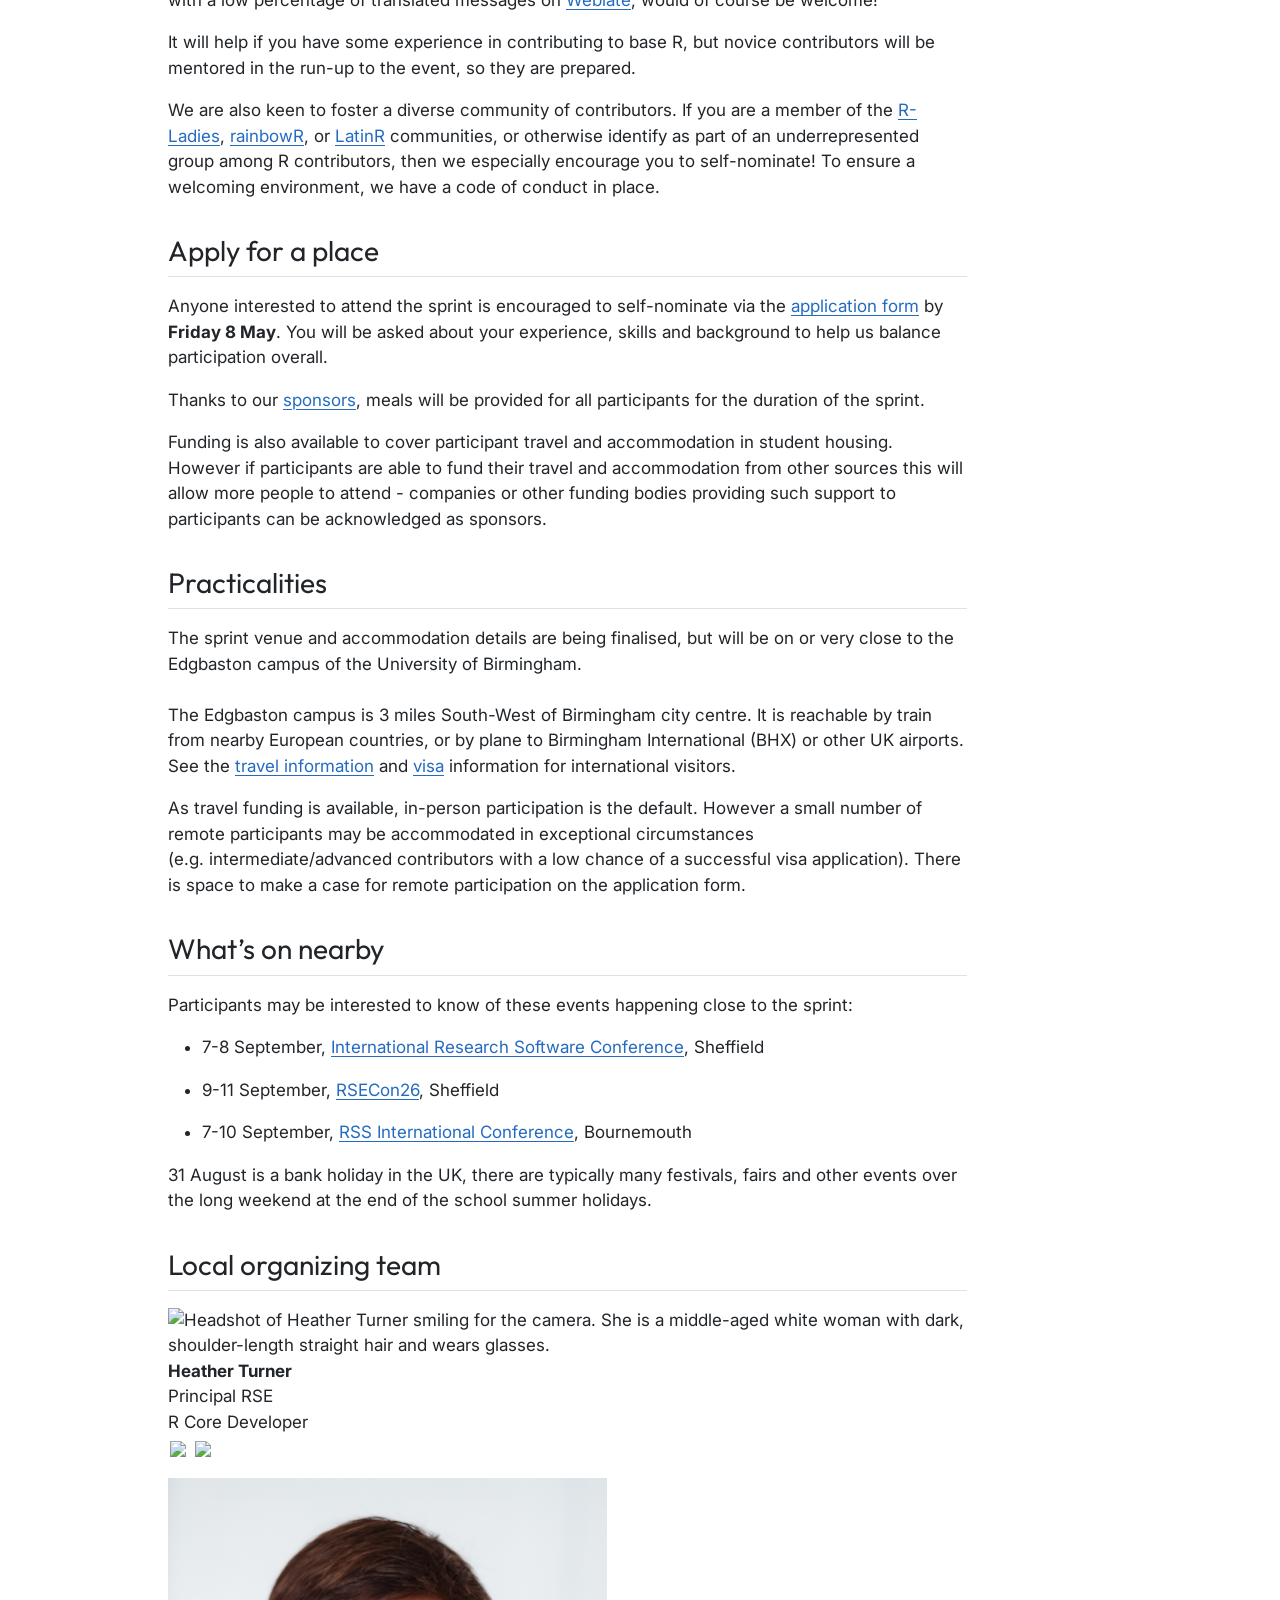
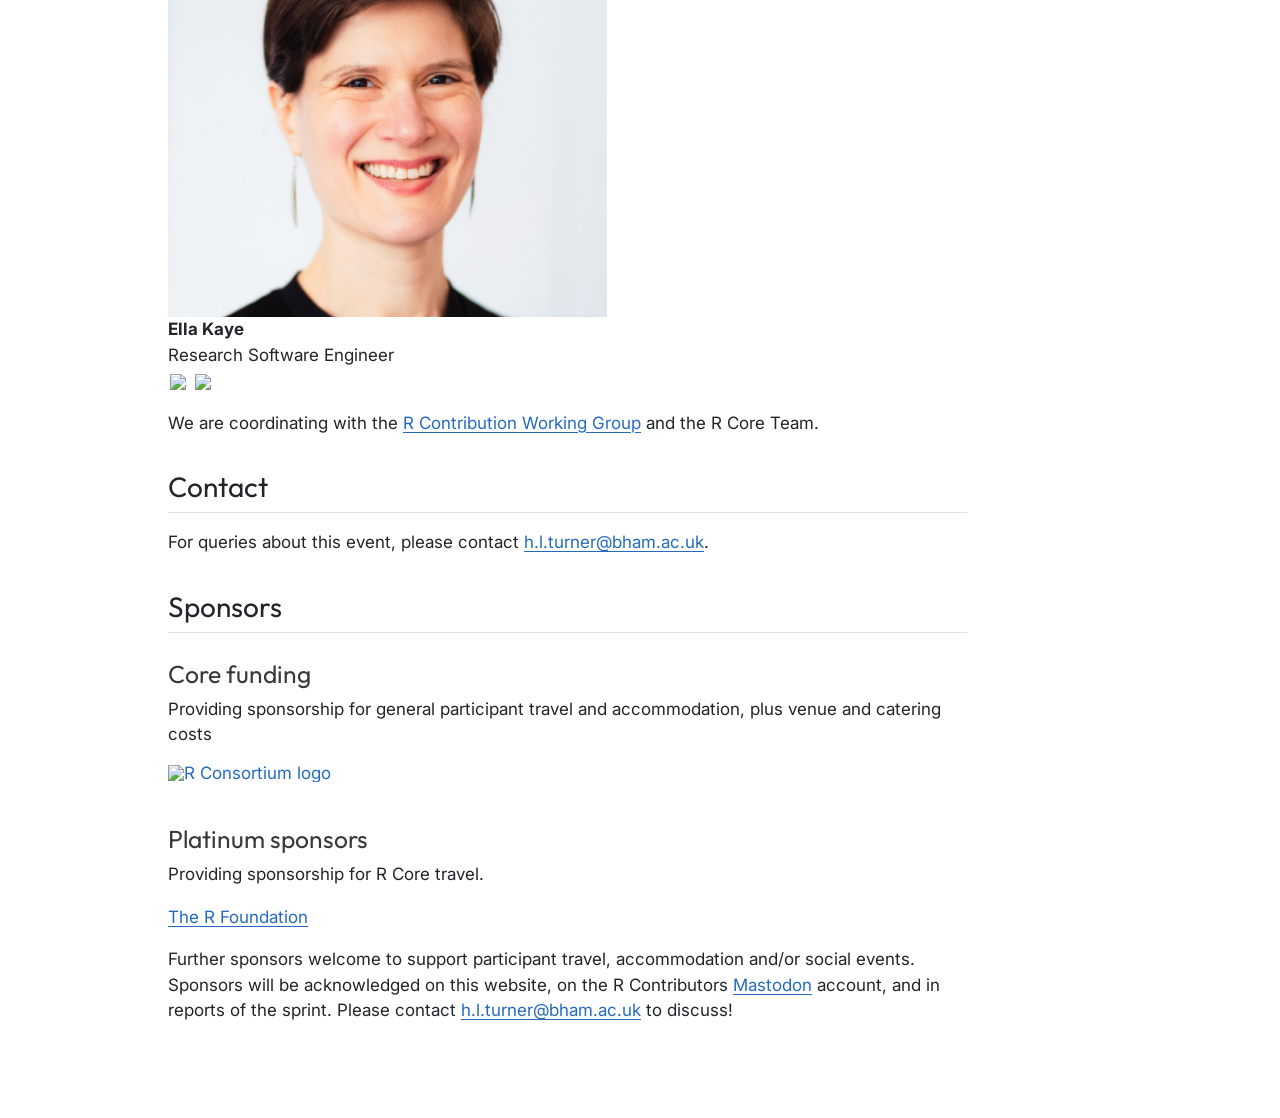
==== commit 8feca3a4: "Built site for gh-pages" ====
--- a/index.html
+++ b/index.html
@@ -2,7 +2,7 @@
 <html xmlns="http://www.w3.org/1999/xhtml" lang="en" xml:lang="en"><head>
 
 <meta charset="utf-8">
-<meta name="generator" content="quarto-1.9.36">
+<meta name="generator" content="quarto-1.10.18">
 
 <meta name="viewport" content="width=device-width, initial-scale=1.0, user-scalable=yes">
 
@@ -12,10 +12,13 @@
 /* Default styles provided by pandoc.
 ** See https://pandoc.org/MANUAL.html#variables-for-html for config info.
 */
-code{white-space: pre-wrap;}
 span.smallcaps{font-variant: small-caps;}
-div.columns{display: flex; gap: min(4vw, 1.5em);}
-div.column{flex: auto; overflow-x: auto;}
+div.columns{display: flex; gap: 1.5em;}
+div.column{flex: auto;}
+@media screen {
+div.columns{gap: min(4vw, 1.5em);}
+div.column{overflow-x: auto;}
+}
 div.hanging-indent{margin-left: 1.5em; text-indent: -1.5em;}
 ul.task-list{list-style: none;}
 ul.task-list li input[type="checkbox"] {
@@ -40,14 +43,14 @@
 <script src="site_libs/quarto-html/tippy.umd.min.js"></script>
 <script src="site_libs/quarto-html/anchor.min.js"></script>
 <link href="site_libs/quarto-html/tippy.css" rel="stylesheet">
-<link href="site_libs/quarto-html/quarto-syntax-highlighting-d600bb7ef3ca413fd4342c450494d517.css" rel="stylesheet" class="quarto-color-scheme" id="quarto-text-highlighting-styles">
-<link href="site_libs/quarto-html/quarto-syntax-highlighting-dark-717024a59cbbee3c0f1398803476321f.css" rel="stylesheet" class="quarto-color-scheme quarto-color-alternate" id="quarto-text-highlighting-styles">
-<link href="site_libs/quarto-html/quarto-syntax-highlighting-d600bb7ef3ca413fd4342c450494d517.css" rel="stylesheet" class="quarto-color-scheme-extra" id="quarto-text-highlighting-styles">
+<link href="site_libs/quarto-html/quarto-syntax-highlighting-41452c927a43b12b7e59678aacb93f8e.css" rel="stylesheet" class="quarto-color-scheme" id="quarto-text-highlighting-styles">
+<link href="site_libs/quarto-html/quarto-syntax-highlighting-dark-03dca69276d74d969b05ab4f66a51229.css" rel="stylesheet" class="quarto-color-scheme quarto-color-alternate" id="quarto-text-highlighting-styles">
+<link href="site_libs/quarto-html/quarto-syntax-highlighting-41452c927a43b12b7e59678aacb93f8e.css" rel="stylesheet" class="quarto-color-scheme-extra" id="quarto-text-highlighting-styles">
 <script src="site_libs/bootstrap/bootstrap.min.js"></script>
 <link href="site_libs/bootstrap/bootstrap-icons.css" rel="stylesheet">
-<link href="site_libs/bootstrap/bootstrap-d23785554a12c4ab3c5d63b361297810.min.css" rel="stylesheet" append-hash="true" class="quarto-color-scheme" id="quarto-bootstrap" data-mode="light">
-<link href="site_libs/bootstrap/bootstrap-dark-fc54e0d29b6c5a3b5a6ca28257aa5a6a.min.css" rel="stylesheet" append-hash="true" class="quarto-color-scheme quarto-color-alternate" id="quarto-bootstrap" data-mode="dark">
-<link href="site_libs/bootstrap/bootstrap-d23785554a12c4ab3c5d63b361297810.min.css" rel="stylesheet" append-hash="true" class="quarto-color-scheme-extra" id="quarto-bootstrap" data-mode="light">
+<link href="site_libs/bootstrap/bootstrap-1305f83599ba23efdb2924b5f65ef647.min.css" rel="stylesheet" append-hash="true" class="quarto-color-scheme" id="quarto-bootstrap" data-mode="light">
+<link href="site_libs/bootstrap/bootstrap-dark-9a459e14b3c282727cee8b60e9d9afba.min.css" rel="stylesheet" append-hash="true" class="quarto-color-scheme quarto-color-alternate" id="quarto-bootstrap" data-mode="dark">
+<link href="site_libs/bootstrap/bootstrap-1305f83599ba23efdb2924b5f65ef647.min.css" rel="stylesheet" append-hash="true" class="quarto-color-scheme-extra" id="quarto-bootstrap" data-mode="light">
 <script id="quarto-search-options" type="application/json">{
   "location": "navbar",
   "copy-button": false,
@@ -262,6 +265,10 @@
   <li class="nav-item">
     <a class="nav-link" href="./code-of-conduct.html"> 
 <span class="menu-text">Code of Conduct</span></a>
+  </li>  
+  <li class="nav-item">
+    <a class="nav-link" href="./participants/index.html"> 
+<span class="menu-text">Participants</span></a>
   </li>  
 </ul>
             <ul class="navbar-nav navbar-nav-scroll ms-auto">
--- a/site_libs/quarto-html/quarto-syntax-highlighting-41452c927a43b12b7e59678aacb93f8e.css
+++ b/site_libs/quarto-html/quarto-syntax-highlighting-41452c927a43b12b7e59678aacb93f8e.css
@@ -0,0 +1,236 @@
+/* quarto syntax highlight colors */
+:root {
+  --quarto-hl-ot-color: #003B4F;
+  --quarto-hl-at-color: #657422;
+  --quarto-hl-ss-color: #20794D;
+  --quarto-hl-an-color: #5E5E5E;
+  --quarto-hl-fu-color: #4758AB;
+  --quarto-hl-st-color: #20794D;
+  --quarto-hl-cf-color: #003B4F;
+  --quarto-hl-op-color: #5E5E5E;
+  --quarto-hl-er-color: #AD0000;
+  --quarto-hl-bn-color: #AD0000;
+  --quarto-hl-al-color: #AD0000;
+  --quarto-hl-va-color: #111111;
+  --quarto-hl-bu-color: inherit;
+  --quarto-hl-ex-color: inherit;
+  --quarto-hl-pp-color: #AD0000;
+  --quarto-hl-in-color: #5E5E5E;
+  --quarto-hl-vs-color: #20794D;
+  --quarto-hl-wa-color: #5E5E5E;
+  --quarto-hl-do-color: #5E5E5E;
+  --quarto-hl-im-color: #00769E;
+  --quarto-hl-ch-color: #20794D;
+  --quarto-hl-dt-color: #AD0000;
+  --quarto-hl-fl-color: #AD0000;
+  --quarto-hl-co-color: #5E5E5E;
+  --quarto-hl-cv-color: #5E5E5E;
+  --quarto-hl-cn-color: #8f5902;
+  --quarto-hl-sc-color: #5E5E5E;
+  --quarto-hl-dv-color: #AD0000;
+  --quarto-hl-kw-color: #003B4F;
+}
+
+/* other quarto variables */
+:root {
+  --quarto-font-monospace: Fira Mono;
+}
+
+/* syntax highlight based on Pandoc's rules */
+pre > code.sourceCode > span {
+  color: #003B4F;
+}
+
+code.sourceCode > span {
+  color: #003B4F;
+}
+
+div.sourceCode,
+div.sourceCode pre.sourceCode {
+  color: #003B4F;
+}
+
+/* Normal */
+code span {
+  color: #003B4F;
+}
+
+/* Alert */
+code span.al {
+  color: #AD0000;
+  font-style: inherit;
+}
+
+/* Annotation */
+code span.an {
+  color: #5E5E5E;
+  font-style: inherit;
+}
+
+/* Attribute */
+code span.at {
+  color: #657422;
+  font-style: inherit;
+}
+
+/* BaseN */
+code span.bn {
+  color: #AD0000;
+  font-style: inherit;
+}
+
+/* BuiltIn */
+code span.bu {
+  font-style: inherit;
+}
+
+/* ControlFlow */
+code span.cf {
+  color: #003B4F;
+  font-weight: bold;
+  font-style: inherit;
+}
+
+/* Char */
+code span.ch {
+  color: #20794D;
+  font-style: inherit;
+}
+
+/* Constant */
+code span.cn {
+  color: #8f5902;
+  font-style: inherit;
+}
+
+/* Comment */
+code span.co {
+  color: #5E5E5E;
+  font-style: inherit;
+}
+
+/* CommentVar */
+code span.cv {
+  color: #5E5E5E;
+  font-style: italic;
+}
+
+/* Documentation */
+code span.do {
+  color: #5E5E5E;
+  font-style: italic;
+}
+
+/* DataType */
+code span.dt {
+  color: #AD0000;
+  font-style: inherit;
+}
+
+/* DecVal */
+code span.dv {
+  color: #AD0000;
+  font-style: inherit;
+}
+
+/* Error */
+code span.er {
+  color: #AD0000;
+  font-style: inherit;
+}
+
+/* Extension */
+code span.ex {
+  font-style: inherit;
+}
+
+/* Float */
+code span.fl {
+  color: #AD0000;
+  font-style: inherit;
+}
+
+/* Function */
+code span.fu {
+  color: #4758AB;
+  font-style: inherit;
+}
+
+/* Import */
+code span.im {
+  color: #00769E;
+  font-style: inherit;
+}
+
+/* Information */
+code span.in {
+  color: #5E5E5E;
+  font-style: inherit;
+}
+
+/* Keyword */
+code span.kw {
+  color: #003B4F;
+  font-weight: bold;
+  font-style: inherit;
+}
+
+/* Operator */
+code span.op {
+  color: #5E5E5E;
+  font-style: inherit;
+}
+
+/* Other */
+code span.ot {
+  color: #003B4F;
+  font-style: inherit;
+}
+
+/* Preprocessor */
+code span.pp {
+  color: #AD0000;
+  font-style: inherit;
+}
+
+/* SpecialChar */
+code span.sc {
+  color: #5E5E5E;
+  font-style: inherit;
+}
+
+/* SpecialString */
+code span.ss {
+  color: #20794D;
+  font-style: inherit;
+}
+
+/* String */
+code span.st {
+  color: #20794D;
+  font-style: inherit;
+}
+
+/* Variable */
+code span.va {
+  color: #111111;
+  font-style: inherit;
+}
+
+/* VerbatimString */
+code span.vs {
+  color: #20794D;
+  font-style: inherit;
+}
+
+/* Warning */
+code span.wa {
+  color: #5E5E5E;
+  font-style: italic;
+}
+
+.prevent-inlining {
+  content: "</";
+}
+
+/*# sourceMappingURL=ebffa8ba044188445a6dafc401e22b5e.css.map */
--- a/site_libs/quarto-html/quarto-syntax-highlighting-dark-03dca69276d74d969b05ab4f66a51229.css
+++ b/site_libs/quarto-html/quarto-syntax-highlighting-dark-03dca69276d74d969b05ab4f66a51229.css
@@ -0,0 +1,219 @@
+/* quarto syntax highlight colors */
+:root {
+  --quarto-hl-al-color: #f07178;
+  --quarto-hl-an-color: #d4d0ab;
+  --quarto-hl-at-color: #00e0e0;
+  --quarto-hl-bn-color: #d4d0ab;
+  --quarto-hl-bu-color: #abe338;
+  --quarto-hl-ch-color: #abe338;
+  --quarto-hl-co-color: #f8f8f2;
+  --quarto-hl-cv-color: #ffd700;
+  --quarto-hl-cn-color: #ffd700;
+  --quarto-hl-cf-color: #ffa07a;
+  --quarto-hl-dt-color: #ffa07a;
+  --quarto-hl-dv-color: #d4d0ab;
+  --quarto-hl-do-color: #f8f8f2;
+  --quarto-hl-er-color: #f07178;
+  --quarto-hl-ex-color: #00e0e0;
+  --quarto-hl-fl-color: #d4d0ab;
+  --quarto-hl-fu-color: #ffa07a;
+  --quarto-hl-im-color: #abe338;
+  --quarto-hl-in-color: #d4d0ab;
+  --quarto-hl-kw-color: #ffa07a;
+  --quarto-hl-op-color: #ffa07a;
+  --quarto-hl-ot-color: #00e0e0;
+  --quarto-hl-pp-color: #dcc6e0;
+  --quarto-hl-re-color: #00e0e0;
+  --quarto-hl-sc-color: #abe338;
+  --quarto-hl-ss-color: #abe338;
+  --quarto-hl-st-color: #abe338;
+  --quarto-hl-va-color: #00e0e0;
+  --quarto-hl-vs-color: #abe338;
+  --quarto-hl-wa-color: #dcc6e0;
+}
+
+/* other quarto variables */
+:root {
+  --quarto-font-monospace: Fira Mono;
+}
+
+/* syntax highlight based on Pandoc's rules */
+pre > code.sourceCode > span {
+  color: #f8f8f2;
+}
+
+code.sourceCode > span {
+  color: #f8f8f2;
+}
+
+div.sourceCode,
+div.sourceCode pre.sourceCode {
+  color: #f8f8f2;
+}
+
+/* Normal */
+code span {
+  color: #f8f8f2;
+}
+
+/* Alert */
+code span.al {
+  color: #f07178;
+}
+
+/* Annotation */
+code span.an {
+  color: #d4d0ab;
+}
+
+/* Attribute */
+code span.at {
+  color: #00e0e0;
+}
+
+/* BaseN */
+code span.bn {
+  color: #d4d0ab;
+}
+
+/* BuiltIn */
+code span.bu {
+  color: #abe338;
+}
+
+/* ControlFlow */
+code span.cf {
+  font-weight: bold;
+  color: #ffa07a;
+}
+
+/* Char */
+code span.ch {
+  color: #abe338;
+}
+
+/* Constant */
+code span.cn {
+  color: #ffd700;
+}
+
+/* Comment */
+code span.co {
+  font-style: italic;
+  color: #f8f8f2;
+}
+
+/* CommentVar */
+code span.cv {
+  color: #ffd700;
+}
+
+/* Documentation */
+code span.do {
+  color: #f8f8f2;
+}
+
+/* DataType */
+code span.dt {
+  color: #ffa07a;
+}
+
+/* DecVal */
+code span.dv {
+  color: #d4d0ab;
+}
+
+/* Error */
+code span.er {
+  color: #f07178;
+  text-decoration: underline;
+}
+
+/* Extension */
+code span.ex {
+  font-weight: bold;
+  color: #00e0e0;
+}
+
+/* Float */
+code span.fl {
+  color: #d4d0ab;
+}
+
+/* Function */
+code span.fu {
+  color: #ffa07a;
+}
+
+/* Import */
+code span.im {
+  color: #abe338;
+}
+
+/* Information */
+code span.in {
+  color: #d4d0ab;
+}
+
+/* Keyword */
+code span.kw {
+  font-weight: bold;
+  color: #ffa07a;
+}
+
+/* Operator */
+code span.op {
+  color: #ffa07a;
+}
+
+/* Other */
+code span.ot {
+  color: #00e0e0;
+}
+
+/* Preprocessor */
+code span.pp {
+  color: #dcc6e0;
+}
+
+/* RegionMarker */
+code span.re {
+  background-color: #f8f8f2;
+  color: #00e0e0;
+}
+
+/* SpecialChar */
+code span.sc {
+  color: #abe338;
+}
+
+/* SpecialString */
+code span.ss {
+  color: #abe338;
+}
+
+/* String */
+code span.st {
+  color: #abe338;
+}
+
+/* Variable */
+code span.va {
+  color: #00e0e0;
+}
+
+/* VerbatimString */
+code span.vs {
+  color: #abe338;
+}
+
+/* Warning */
+code span.wa {
+  color: #dcc6e0;
+}
+
+.prevent-inlining {
+  content: "</";
+}
+
+/*# sourceMappingURL=2cb793943c18b2a67365e138b0c87348.css.map */
--- a/site_libs/quarto-html/quarto-syntax-highlighting-41452c927a43b12b7e59678aacb93f8e.css
+++ b/site_libs/quarto-html/quarto-syntax-highlighting-41452c927a43b12b7e59678aacb93f8e.css
@@ -0,0 +1,236 @@
+/* quarto syntax highlight colors */
+:root {
+  --quarto-hl-ot-color: #003B4F;
+  --quarto-hl-at-color: #657422;
+  --quarto-hl-ss-color: #20794D;
+  --quarto-hl-an-color: #5E5E5E;
+  --quarto-hl-fu-color: #4758AB;
+  --quarto-hl-st-color: #20794D;
+  --quarto-hl-cf-color: #003B4F;
+  --quarto-hl-op-color: #5E5E5E;
+  --quarto-hl-er-color: #AD0000;
+  --quarto-hl-bn-color: #AD0000;
+  --quarto-hl-al-color: #AD0000;
+  --quarto-hl-va-color: #111111;
+  --quarto-hl-bu-color: inherit;
+  --quarto-hl-ex-color: inherit;
+  --quarto-hl-pp-color: #AD0000;
+  --quarto-hl-in-color: #5E5E5E;
+  --quarto-hl-vs-color: #20794D;
+  --quarto-hl-wa-color: #5E5E5E;
+  --quarto-hl-do-color: #5E5E5E;
+  --quarto-hl-im-color: #00769E;
+  --quarto-hl-ch-color: #20794D;
+  --quarto-hl-dt-color: #AD0000;
+  --quarto-hl-fl-color: #AD0000;
+  --quarto-hl-co-color: #5E5E5E;
+  --quarto-hl-cv-color: #5E5E5E;
+  --quarto-hl-cn-color: #8f5902;
+  --quarto-hl-sc-color: #5E5E5E;
+  --quarto-hl-dv-color: #AD0000;
+  --quarto-hl-kw-color: #003B4F;
+}
+
+/* other quarto variables */
+:root {
+  --quarto-font-monospace: Fira Mono;
+}
+
+/* syntax highlight based on Pandoc's rules */
+pre > code.sourceCode > span {
+  color: #003B4F;
+}
+
+code.sourceCode > span {
+  color: #003B4F;
+}
+
+div.sourceCode,
+div.sourceCode pre.sourceCode {
+  color: #003B4F;
+}
+
+/* Normal */
+code span {
+  color: #003B4F;
+}
+
+/* Alert */
+code span.al {
+  color: #AD0000;
+  font-style: inherit;
+}
+
+/* Annotation */
+code span.an {
+  color: #5E5E5E;
+  font-style: inherit;
+}
+
+/* Attribute */
+code span.at {
+  color: #657422;
+  font-style: inherit;
+}
+
+/* BaseN */
+code span.bn {
+  color: #AD0000;
+  font-style: inherit;
+}
+
+/* BuiltIn */
+code span.bu {
+  font-style: inherit;
+}
+
+/* ControlFlow */
+code span.cf {
+  color: #003B4F;
+  font-weight: bold;
+  font-style: inherit;
+}
+
+/* Char */
+code span.ch {
+  color: #20794D;
+  font-style: inherit;
+}
+
+/* Constant */
+code span.cn {
+  color: #8f5902;
+  font-style: inherit;
+}
+
+/* Comment */
+code span.co {
+  color: #5E5E5E;
+  font-style: inherit;
+}
+
+/* CommentVar */
+code span.cv {
+  color: #5E5E5E;
+  font-style: italic;
+}
+
+/* Documentation */
+code span.do {
+  color: #5E5E5E;
+  font-style: italic;
+}
+
+/* DataType */
+code span.dt {
+  color: #AD0000;
+  font-style: inherit;
+}
+
+/* DecVal */
+code span.dv {
+  color: #AD0000;
+  font-style: inherit;
+}
+
+/* Error */
+code span.er {
+  color: #AD0000;
+  font-style: inherit;
+}
+
+/* Extension */
+code span.ex {
+  font-style: inherit;
+}
+
+/* Float */
+code span.fl {
+  color: #AD0000;
+  font-style: inherit;
+}
+
+/* Function */
+code span.fu {
+  color: #4758AB;
+  font-style: inherit;
+}
+
+/* Import */
+code span.im {
+  color: #00769E;
+  font-style: inherit;
+}
+
+/* Information */
+code span.in {
+  color: #5E5E5E;
+  font-style: inherit;
+}
+
+/* Keyword */
+code span.kw {
+  color: #003B4F;
+  font-weight: bold;
+  font-style: inherit;
+}
+
+/* Operator */
+code span.op {
+  color: #5E5E5E;
+  font-style: inherit;
+}
+
+/* Other */
+code span.ot {
+  color: #003B4F;
+  font-style: inherit;
+}
+
+/* Preprocessor */
+code span.pp {
+  color: #AD0000;
+  font-style: inherit;
+}
+
+/* SpecialChar */
+code span.sc {
+  color: #5E5E5E;
+  font-style: inherit;
+}
+
+/* SpecialString */
+code span.ss {
+  color: #20794D;
+  font-style: inherit;
+}
+
+/* String */
+code span.st {
+  color: #20794D;
+  font-style: inherit;
+}
+
+/* Variable */
+code span.va {
+  color: #111111;
+  font-style: inherit;
+}
+
+/* VerbatimString */
+code span.vs {
+  color: #20794D;
+  font-style: inherit;
+}
+
+/* Warning */
+code span.wa {
+  color: #5E5E5E;
+  font-style: italic;
+}
+
+.prevent-inlining {
+  content: "</";
+}
+
+/*# sourceMappingURL=ebffa8ba044188445a6dafc401e22b5e.css.map */
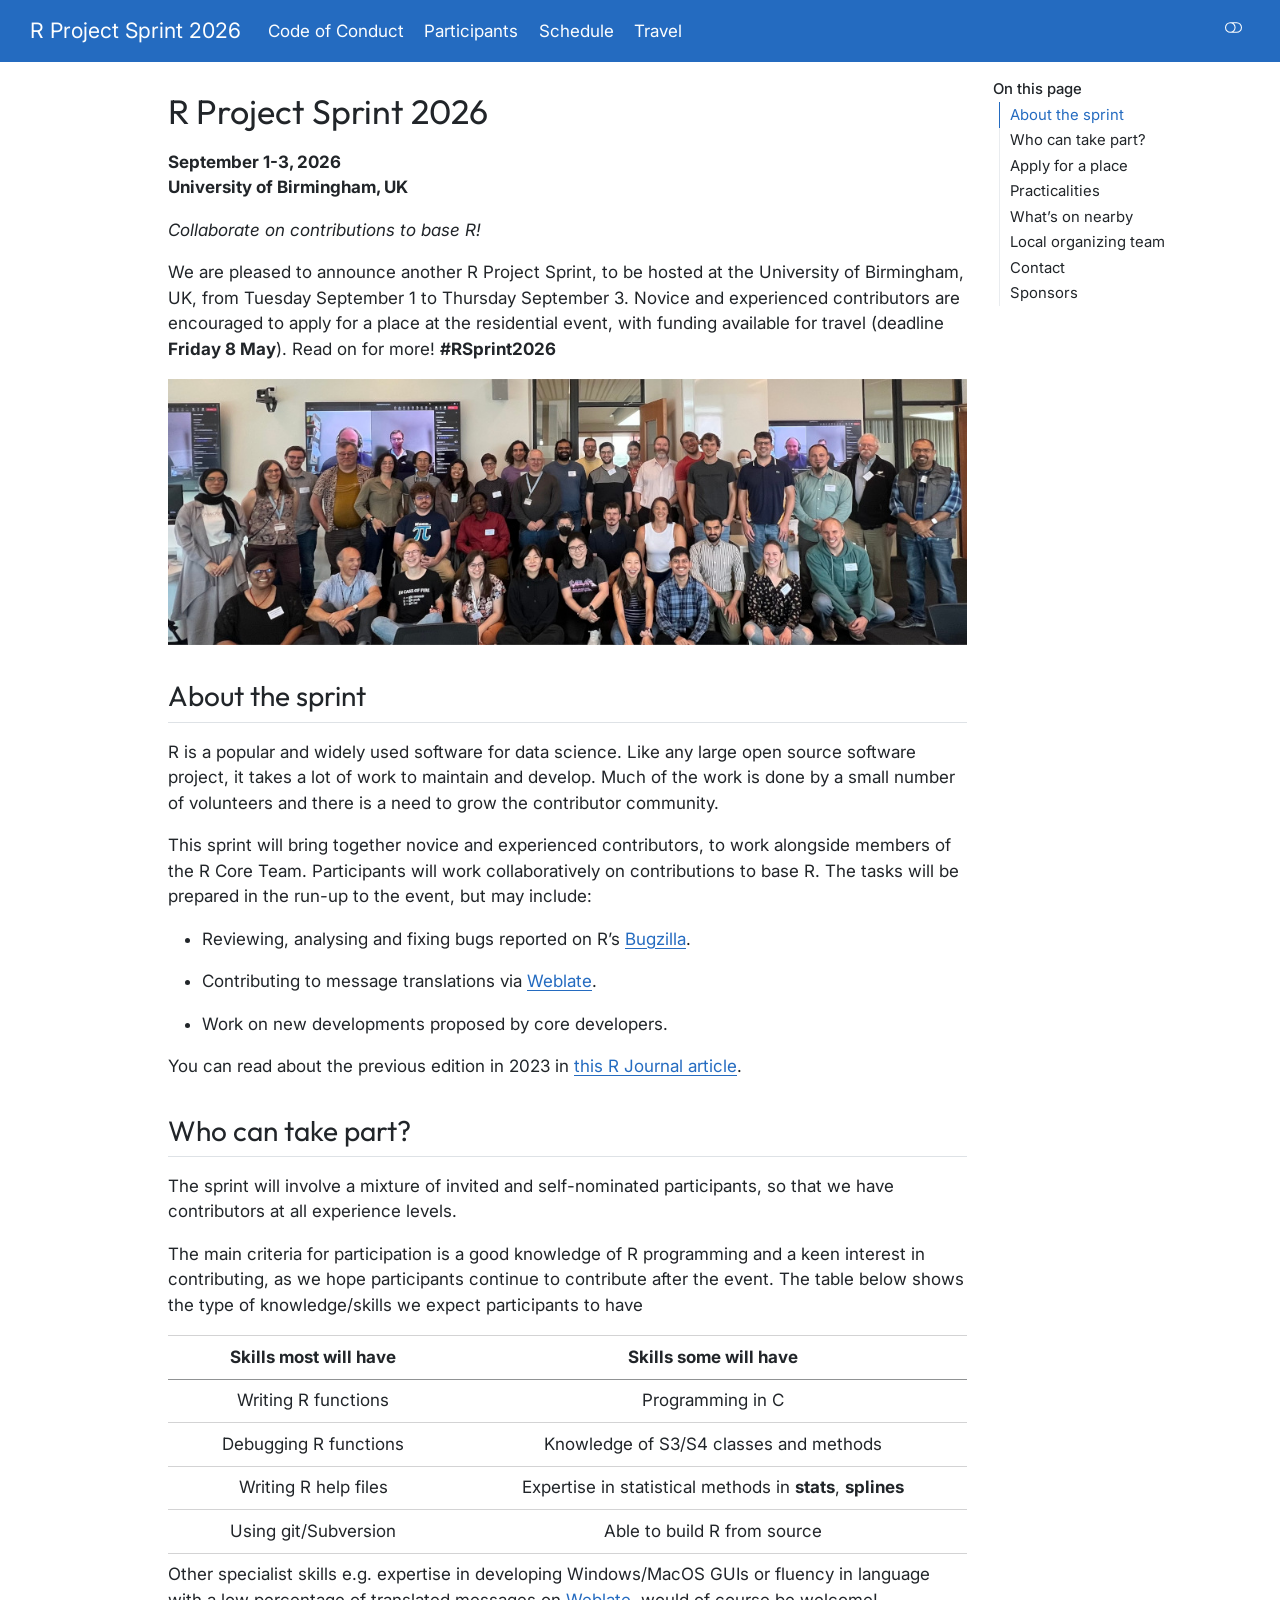
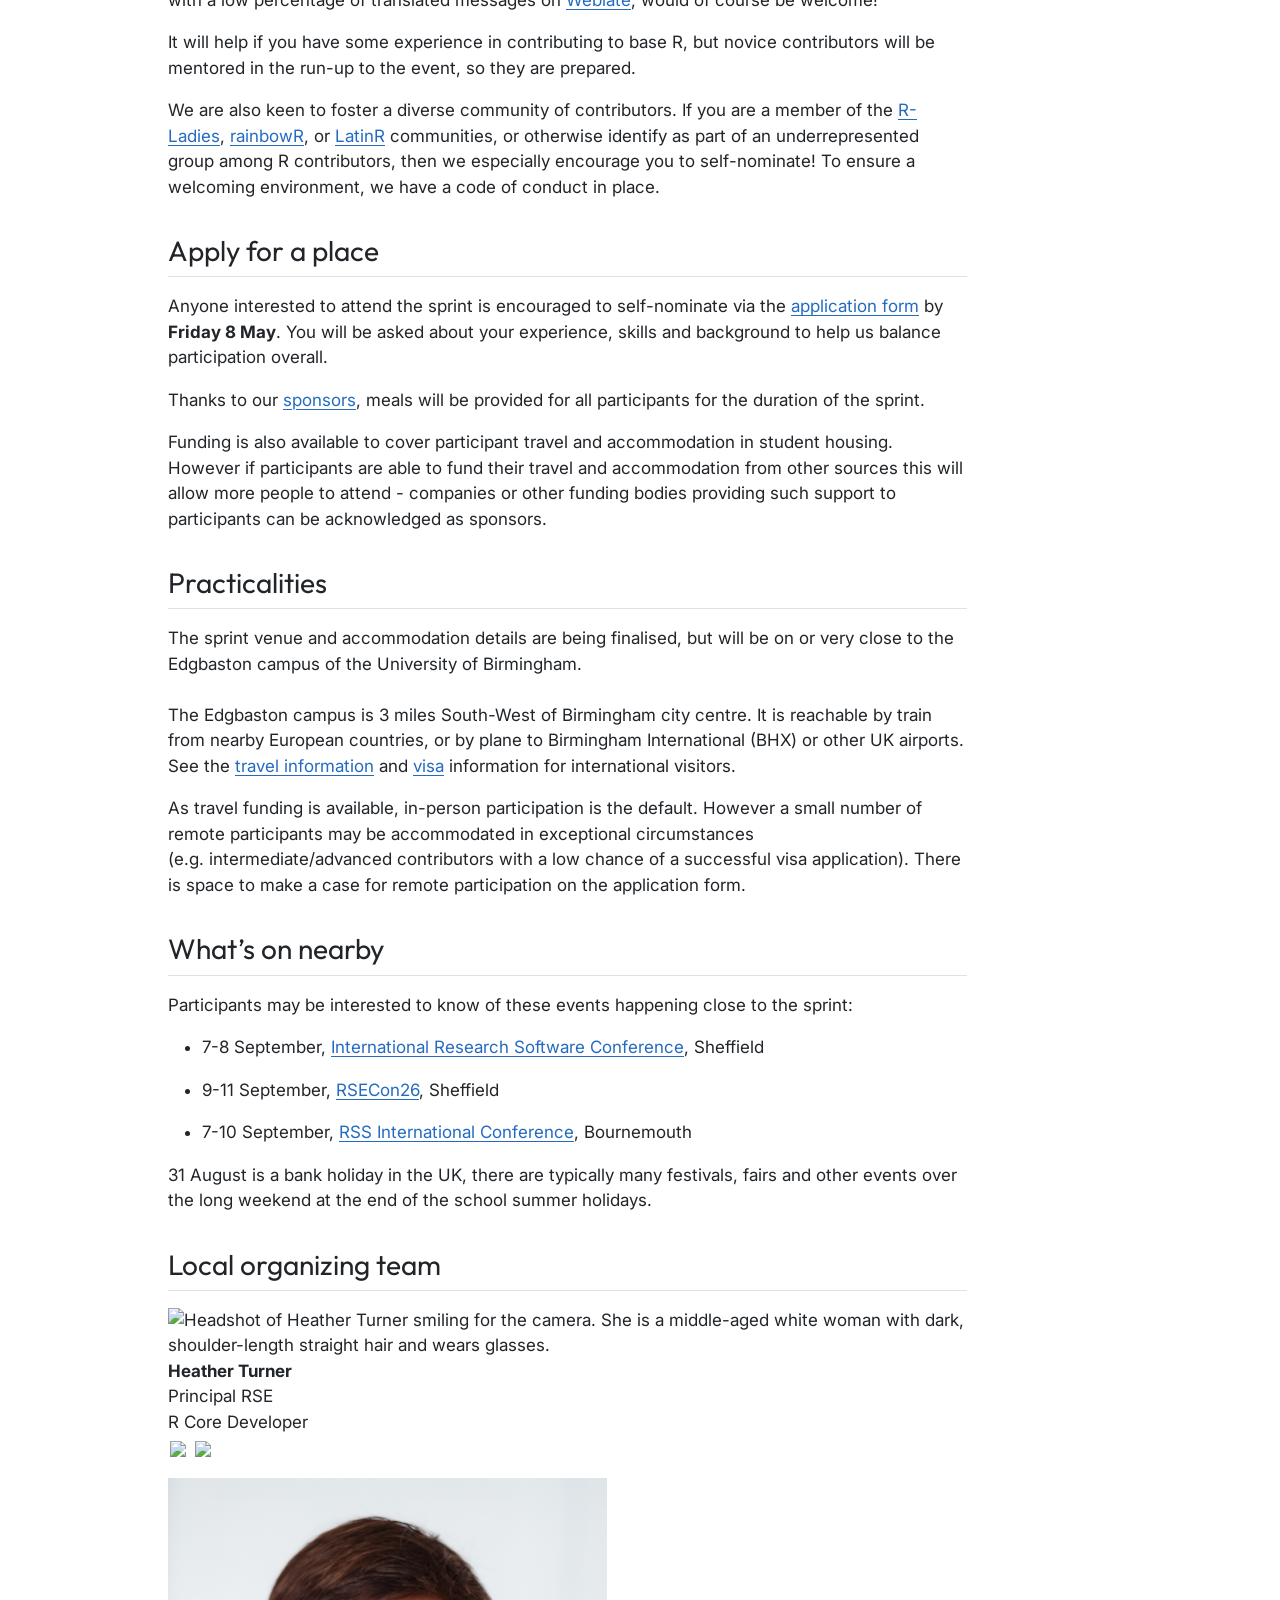
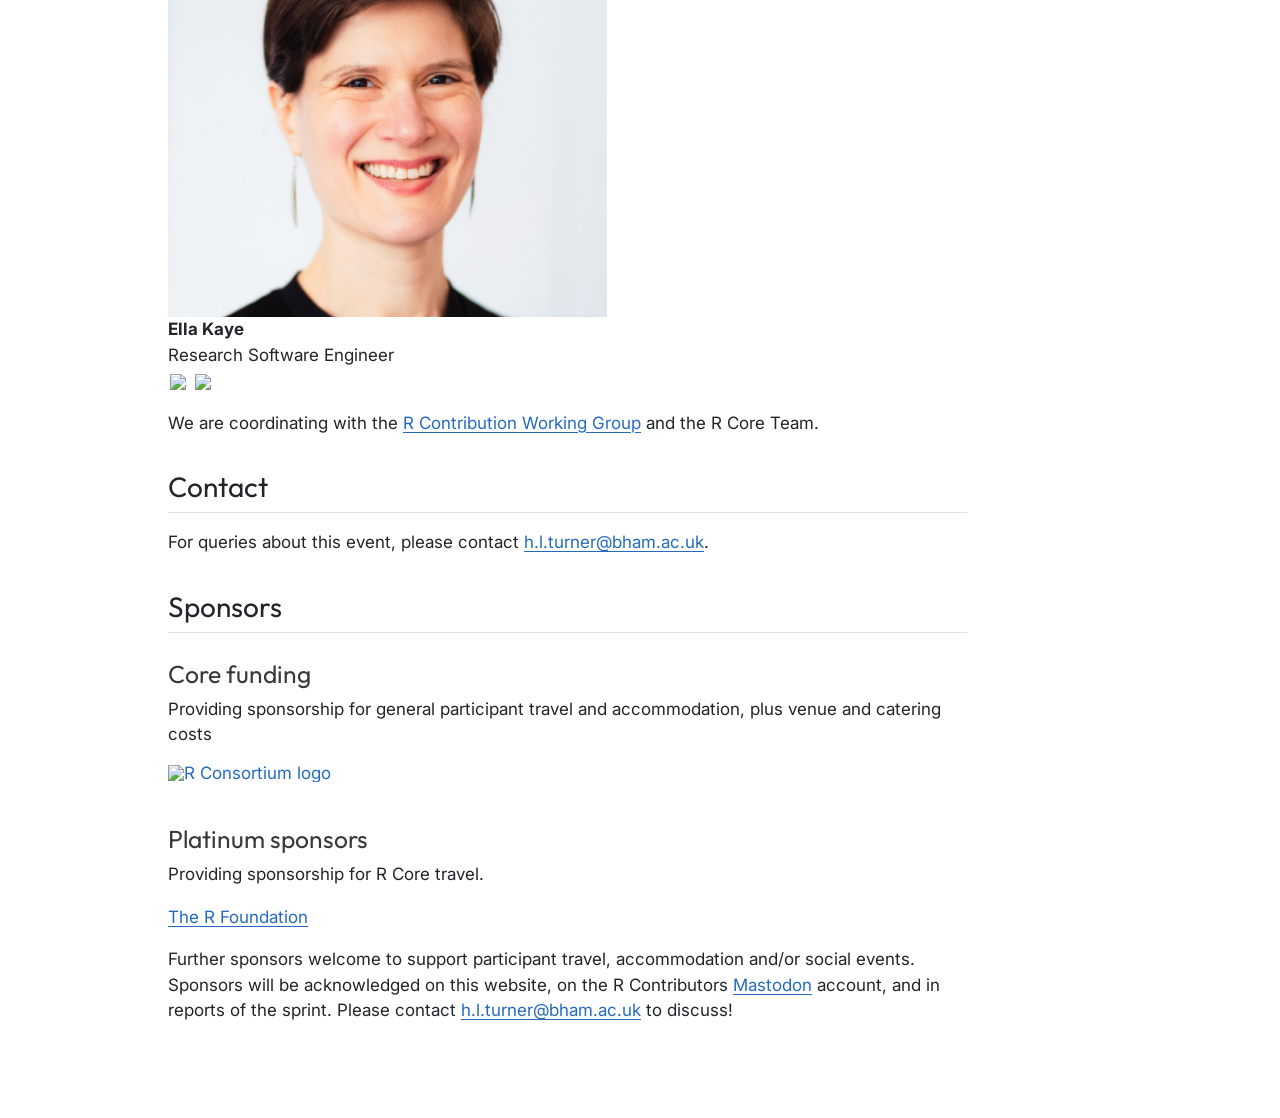
==== commit 7d135d8e: "Built site for gh-pages" ====
--- a/index.html
+++ b/index.html
@@ -270,6 +270,14 @@
     <a class="nav-link" href="./participants/index.html"> 
 <span class="menu-text">Participants</span></a>
   </li>  
+  <li class="nav-item">
+    <a class="nav-link" href="./schedule.html"> 
+<span class="menu-text">Schedule</span></a>
+  </li>  
+  <li class="nav-item">
+    <a class="nav-link" href="./travel.html"> 
+<span class="menu-text">Travel</span></a>
+  </li>  
 </ul>
             <ul class="navbar-nav navbar-nav-scroll ms-auto">
   <li class="nav-item compact">
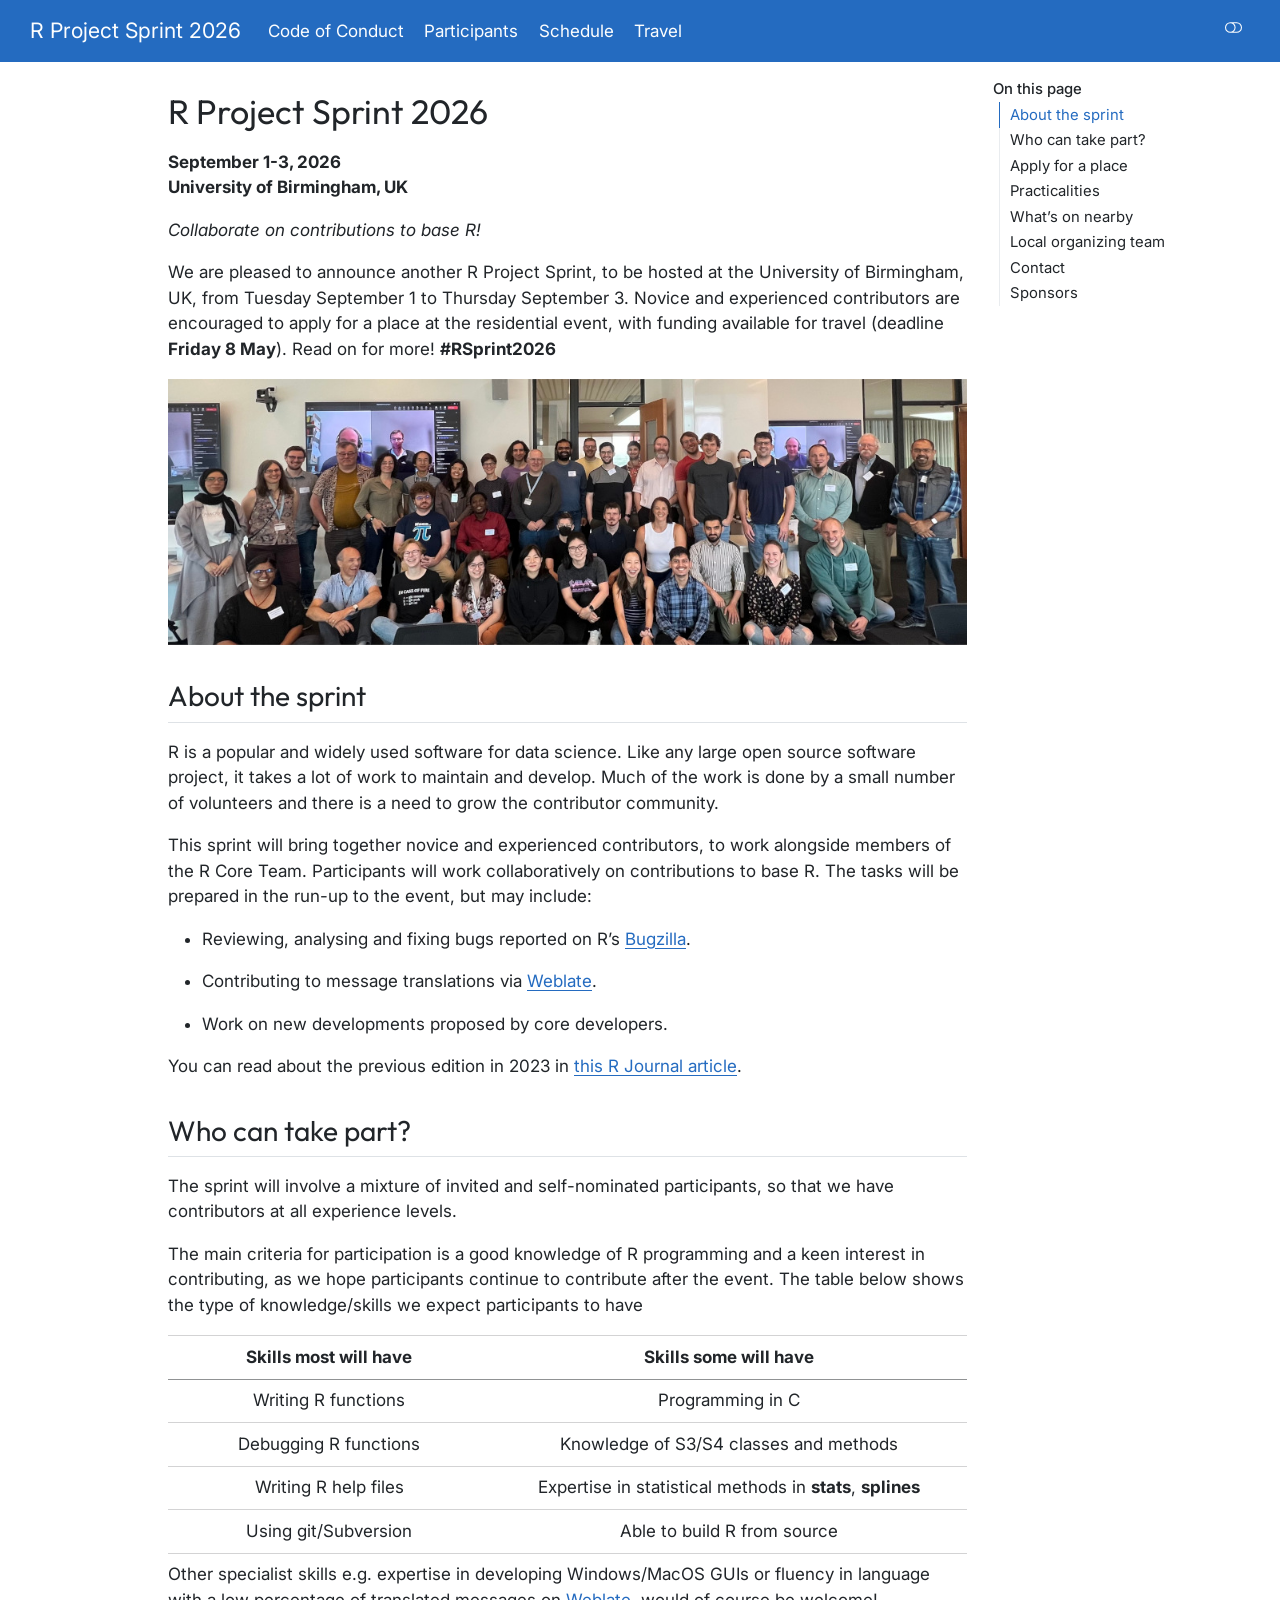
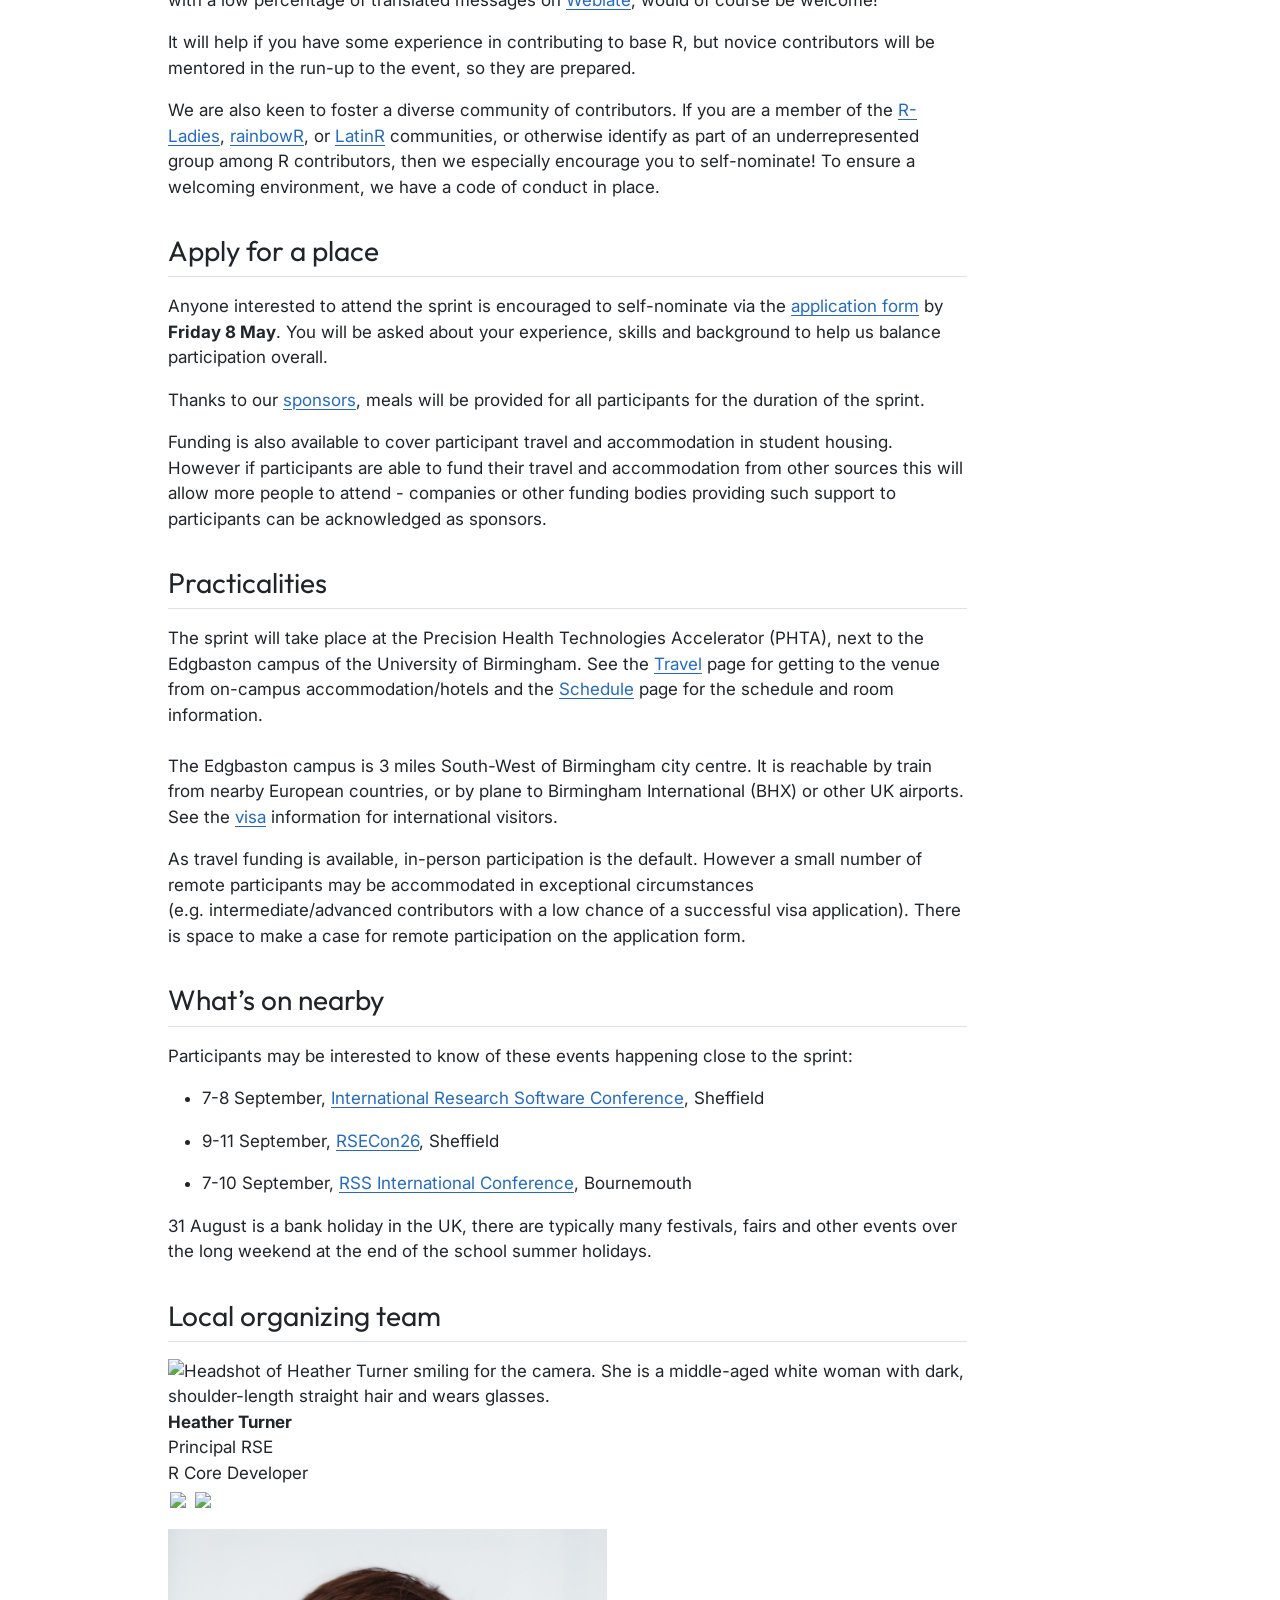
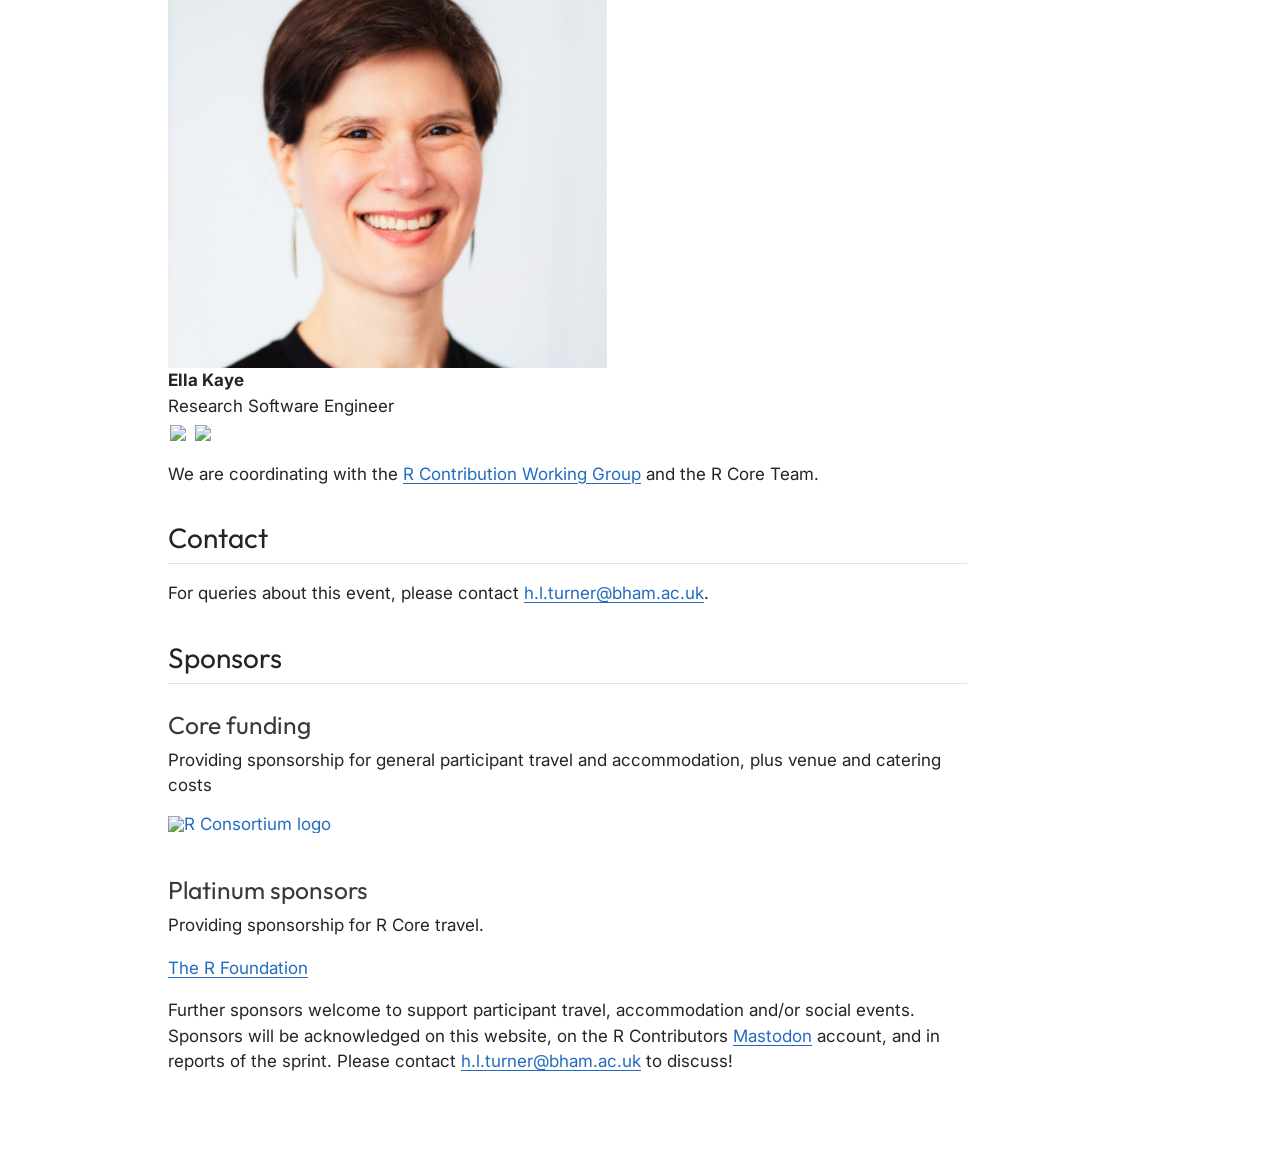
==== commit 87c014db: "Built site for gh-pages" ====
--- a/index.html
+++ b/index.html
@@ -371,8 +371,8 @@
 <p>The main criteria for participation is a good knowledge of R programming and a keen interest in contributing, as we hope participants continue to contribute after the event. The table below shows the type of knowledge/skills we expect participants to have</p>
 <table class="caption-top table">
 <colgroup>
-<col style="width: 36%">
-<col style="width: 63%">
+<col style="width: 40%">
+<col style="width: 59%">
 </colgroup>
 <thead>
 <tr class="header">
@@ -411,9 +411,9 @@
 </section>
 <section id="practicalities" class="level2">
 <h2 class="anchored" data-anchor-id="practicalities">Practicalities</h2>
-<p>The sprint venue and accommodation details are being finalised, but will be on or very close to the Edgbaston campus of the University of Birmingham.<br>
+<p>The sprint will take place at the Precision Health Technologies Accelerator (PHTA), next to the Edgbaston campus of the University of Birmingham. See the <a href="travel.html#travel-to-sprint-venue-phta">Travel</a> page for getting to the venue from on-campus accommodation/hotels and the <a href="schedule.html">Schedule</a> page for the schedule and room information.<br>
 <br>
-The Edgbaston campus is 3 miles South-West of Birmingham city centre. It is reachable by train from nearby European countries, or by plane to Birmingham International (BHX) or other UK airports. See the <a href="https://www.birmingham.ac.uk/contact/directions/getting-here-edgbaston">travel information</a> and <a href="https://www.gov.uk/check-uk-visa">visa</a> information for international visitors.</p>
+The Edgbaston campus is 3 miles South-West of Birmingham city centre. It is reachable by train from nearby European countries, or by plane to Birmingham International (BHX) or other UK airports. See the <a href="https://www.gov.uk/check-uk-visa">visa</a> information for international visitors.</p>
 <p>As travel funding is available, in-person participation is the default. However a small number of remote participants may be accommodated in exceptional circumstances (e.g.&nbsp;intermediate/advanced contributors with a low chance of a successful visa application). There is space to make a case for remote participation on the application form.</p>
 </section>
 <section id="whats-on-nearby" class="level2">
